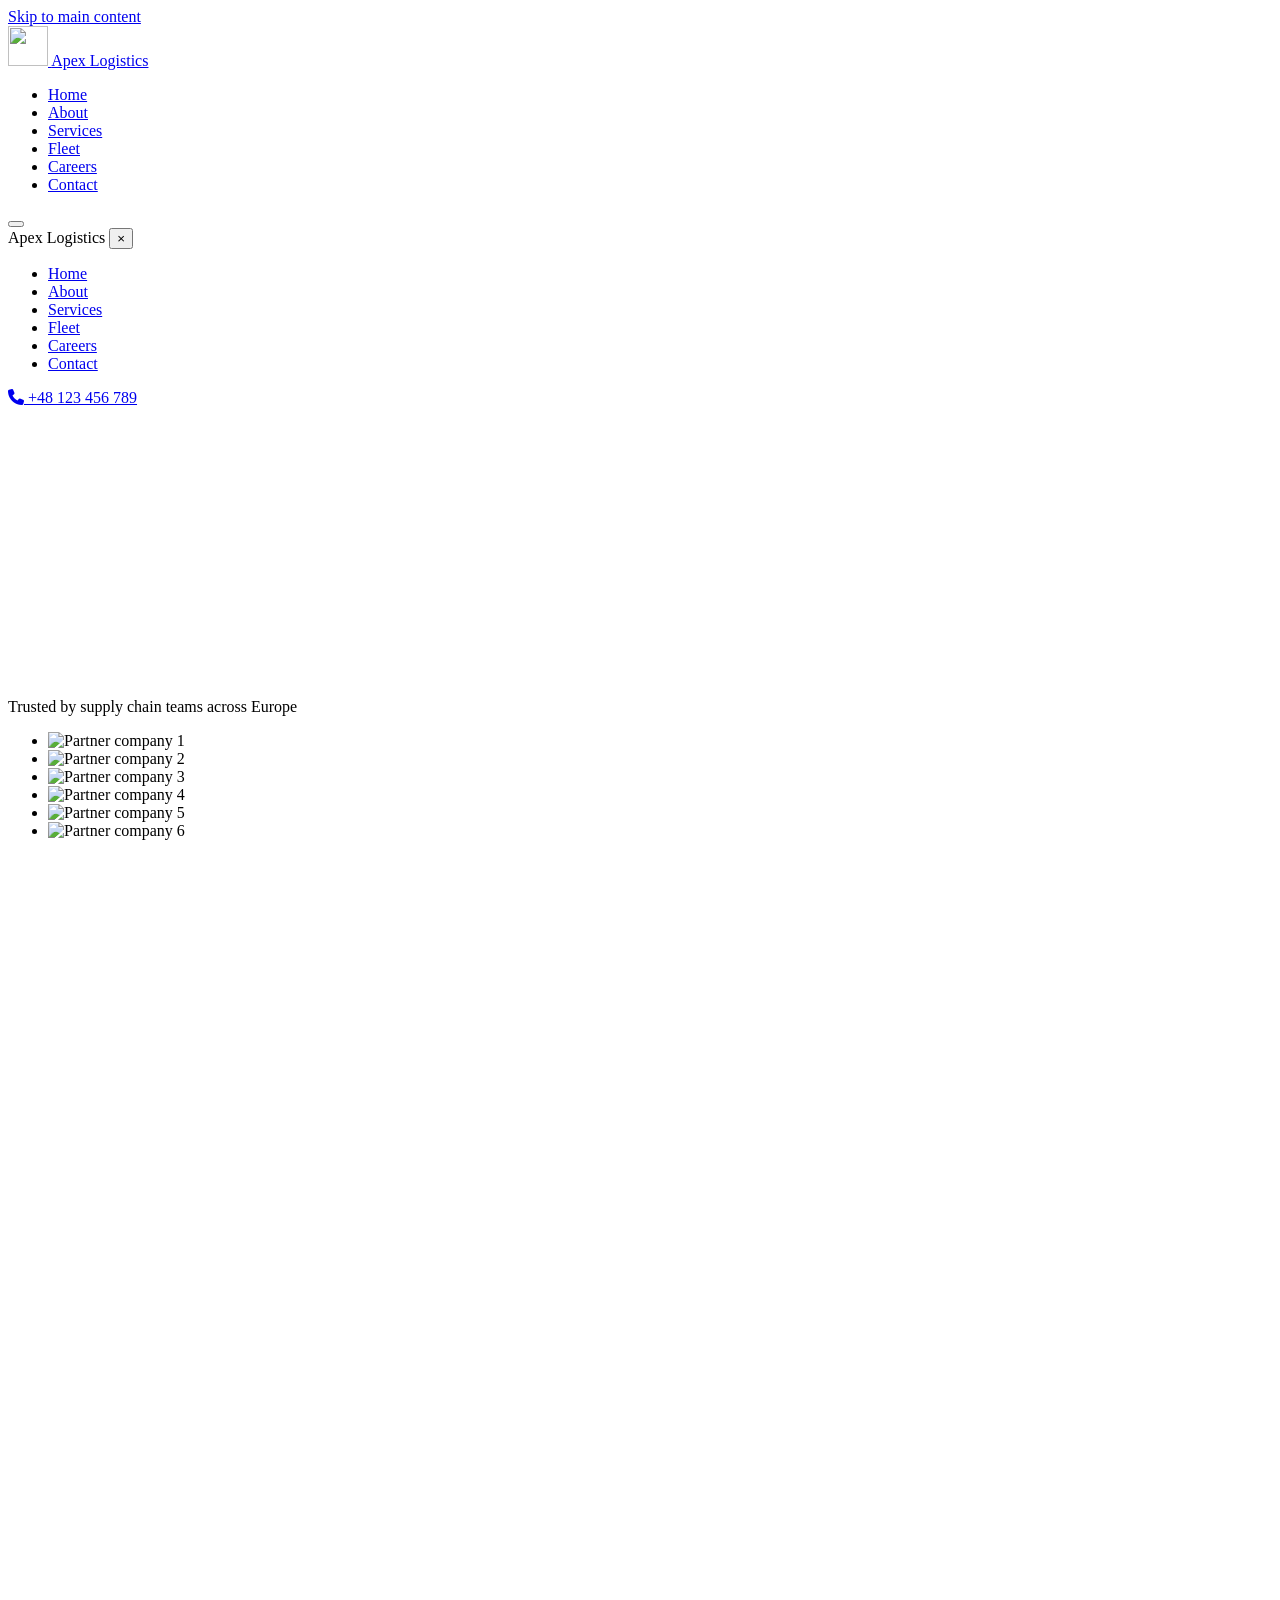
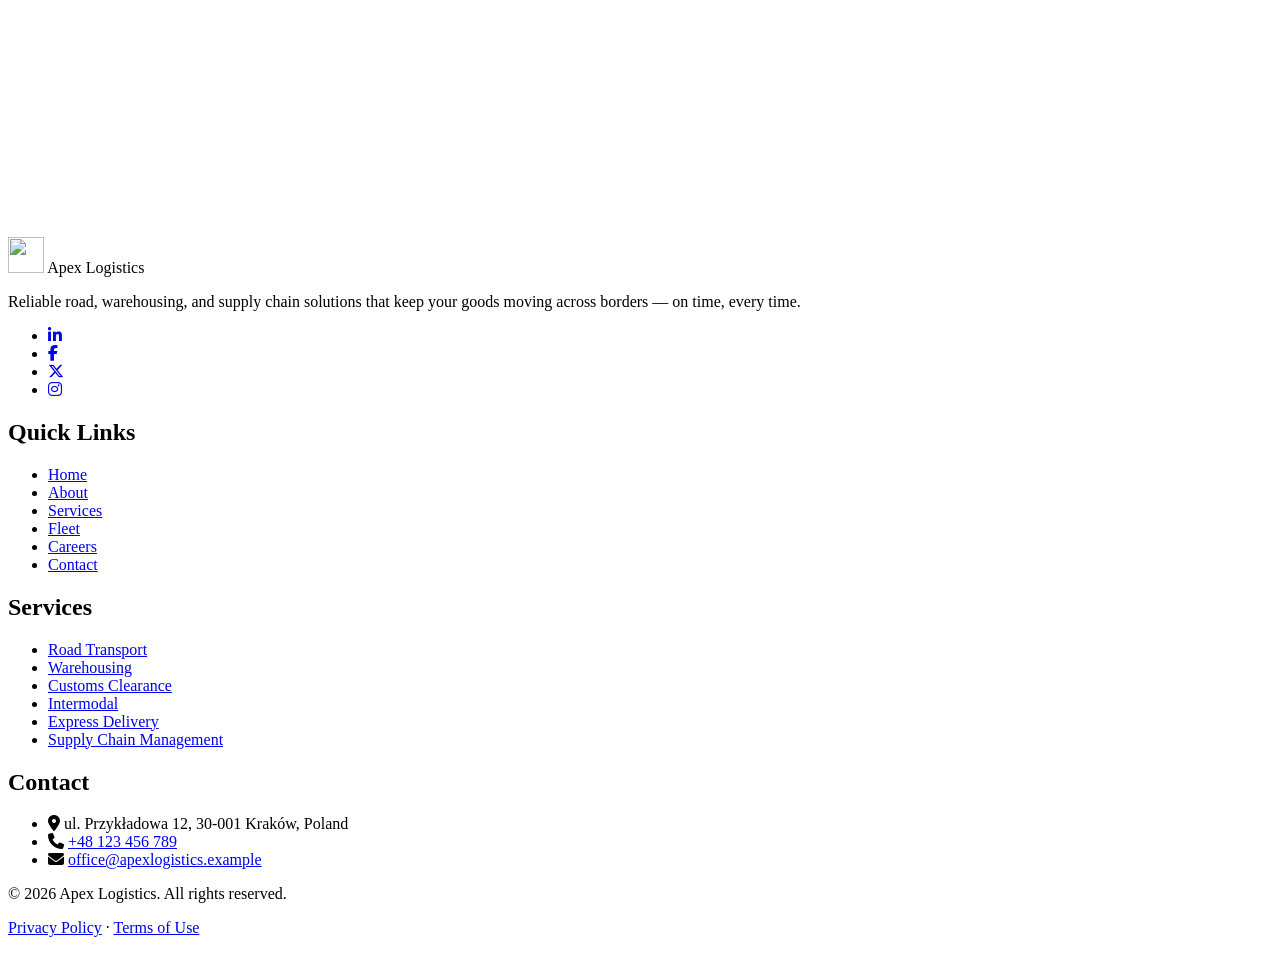
==== index.html @ 091313d7 "start" ====
<!DOCTYPE html>
<html lang="en">
<head>
  <meta charset="UTF-8">
  <meta name="viewport" content="width=device-width, initial-scale=1.0">
  <title>Apex Logistics — Road, Rail &amp; Sea Freight Across Europe</title>
  <meta name="description" content="Apex Logistics provides road transport, warehousing, customs clearance, intermodal, and express delivery across 25 countries, with live tracking and a modern fleet.">
  <meta name="theme-color" content="#1E3A8A">

  <!-- Open Graph -->
  <meta property="og:type" content="website">
  <meta property="og:site_name" content="Apex Logistics">
  <meta property="og:title" content="Apex Logistics — Road, Rail &amp; Sea Freight Across Europe">
  <meta property="og:description" content="Apex Logistics provides road transport, warehousing, customs clearance, intermodal, and express delivery across 25 countries, with live tracking and a modern fleet.">
  <meta property="og:image" content="assets/images/hero-placeholder.svg">

  <!-- Favicon -->
  <link rel="icon" type="image/svg+xml" href="assets/images/favicon.svg">

  <!-- Preconnect for Google Fonts -->
  <link rel="preconnect" href="https://fonts.googleapis.com">
  <link rel="preconnect" href="https://fonts.gstatic.com" crossorigin>
  <!-- Google Fonts: Montserrat (headings) + Inter (body) -->
  <link href="https://fonts.googleapis.com/css2?family=Inter:wght@400;500;600;700&family=Montserrat:wght@600;700;800&display=swap" rel="stylesheet">

  <!-- Font Awesome (free) -->
  <link rel="stylesheet" href="https://cdnjs.cloudflare.com/ajax/libs/font-awesome/6.5.2/css/all.min.css" referrerpolicy="no-referrer">
  <!-- AOS (Animate On Scroll) -->
  <link rel="stylesheet" href="https://unpkg.com/aos@2.3.4/dist/aos.css">
  <!-- Swiper -->
  <link rel="stylesheet" href="https://cdn.jsdelivr.net/npm/swiper@11/swiper-bundle.min.css">

  <!-- Site styles -->
  <link rel="stylesheet" href="css/variables.css">
  <link rel="stylesheet" href="css/style.css">
  <link rel="stylesheet" href="css/responsive.css">
</head>
<body>
  <a class="skip-link" href="#main">Skip to main content</a>
  <!-- ============ HEADER ============ -->
  <header class="site-header" id="site-header">
    <div class="container header-inner">
      <a href="index.html" class="brand" aria-label="Apex Logistics — home">
        <img src="assets/images/logo-placeholder.svg" alt="" class="brand-logo" width="40" height="40">
        <span class="brand-name">Apex Logistics</span> <!-- REPLACE: company name -->
      </a>

      <nav class="main-nav" aria-label="Main navigation">
        <ul class="nav-list">
          <li><a href="index.html" aria-current="page">Home</a></li>
          <li><a href="about.html">About</a></li>
          <li><a href="services.html">Services</a></li>
          <li><a href="fleet.html">Fleet</a></li>
          <li><a href="careers.html">Careers</a></li>
          <li><a href="contact.html" class="btn btn-accent btn-sm">Contact</a></li>
        </ul>
      </nav>

      <button class="nav-toggle" id="nav-toggle" aria-label="Toggle navigation" aria-expanded="false" aria-controls="mobile-nav">
        <span class="nav-toggle-bar"></span>
        <span class="nav-toggle-bar"></span>
        <span class="nav-toggle-bar"></span>
      </button>
    </div>
  </header>

  <!-- Mobile slide-in drawer + overlay -->
  <div class="nav-overlay" id="nav-overlay" hidden></div>
  <aside class="mobile-nav" id="mobile-nav" aria-label="Mobile navigation" aria-hidden="true">
    <div class="mobile-nav-head">
      <span class="brand-name">Apex Logistics</span>
      <button class="mobile-nav-close" id="mobile-nav-close" aria-label="Close navigation">&times;</button>
    </div>
    <ul class="mobile-nav-list">
      <li><a href="index.html" aria-current="page">Home</a></li>
        <li><a href="about.html">About</a></li>
        <li><a href="services.html">Services</a></li>
        <li><a href="fleet.html">Fleet</a></li>
        <li><a href="careers.html">Careers</a></li>
        <li><a href="contact.html">Contact</a></li>
    </ul>
    <div class="mobile-nav-foot">
      <a href="tel:+48123456789"><i class="fa-solid fa-phone" aria-hidden="true"></i> +48 123 456 789</a>
    </div>
  </aside>
  <main id="main">
    <!-- HERO -->
    <!-- REPLACE all placeholder images in assets/images/ with real photos -->
    <section class="hero">
      <div class="container hero-inner">
        <div class="hero-content" data-aos="fade-up">
          <p class="hero-eyebrow"><i class="fa-solid fa-globe" aria-hidden="true"></i> Global Logistics &amp; Freight Forwarding</p>
          <h1>Moving Your Business Forward.</h1>
          <p class="hero-lead">Apex Logistics plans, ships, and tracks your freight by road, rail, and sea — combining a modern fleet with real-time visibility so your goods arrive on time, every time.</p>
          <div class="hero-actions">
            <a href="contact.html" class="btn btn-accent">Get a Free Quote</a>
            <a href="services.html" class="btn btn-secondary btn-on-dark">Explore Services</a>
          </div>
          <ul class="hero-highlights">
            <li><i class="fa-solid fa-circle-check" aria-hidden="true"></i> Live shipment tracking</li>
            <li><i class="fa-solid fa-circle-check" aria-hidden="true"></i> 25-country coverage</li>
            <li><i class="fa-solid fa-circle-check" aria-hidden="true"></i> Dedicated account manager</li>
          </ul>
        </div>
        <div class="hero-media" data-aos="fade-left" data-aos-delay="150">
          <img src="assets/images/hero-placeholder.svg" alt="Apex Logistics fleet of trucks on the motorway at sunrise" width="560" height="460">
          <div class="hero-badge">
            <span class="hero-badge-num">98%</span>
            <span class="hero-badge-label">On-time delivery</span>
          </div>
        </div>
      </div>
    </section>
    <!-- Trust bar -->
    <section class="trust-bar" aria-label="Our partners">
      <div class="container">
        <p class="trust-label">Trusted by supply chain teams across Europe</p>
        <ul class="trust-logos">
          <li><img src="assets/images/partner-logo-placeholder.svg" alt="Partner company 1" loading="lazy" width="140" height="48"></li>
          <li><img src="assets/images/partner-logo-placeholder.svg" alt="Partner company 2" loading="lazy" width="140" height="48"></li>
          <li><img src="assets/images/partner-logo-placeholder.svg" alt="Partner company 3" loading="lazy" width="140" height="48"></li>
          <li><img src="assets/images/partner-logo-placeholder.svg" alt="Partner company 4" loading="lazy" width="140" height="48"></li>
          <li><img src="assets/images/partner-logo-placeholder.svg" alt="Partner company 5" loading="lazy" width="140" height="48"></li>
          <li><img src="assets/images/partner-logo-placeholder.svg" alt="Partner company 6" loading="lazy" width="140" height="48"></li>
        </ul>
      </div>
    </section>
    <!-- Services overview -->
    <section class="section services-overview">
      <div class="container">
        <div class="section-head section-head-center" data-aos="fade-up">
          <p class="eyebrow">What we do</p>
          <h2>Logistics services built around your deadline</h2>
          <p class="section-subtitle">From a single pallet to a full supply chain, we match the right mode and route to every shipment.</p>
        </div>
        <div class="grid grid-4">
          <article class="card service-card" data-aos="fade-up" data-aos-delay="0">
            <div class="service-icon"><i class="fa-solid fa-truck-fast" aria-hidden="true"></i></div>
            <h3>Road Transport</h3>
            <p>Full-load and groupage road freight across Poland and the EU, with live tracking from pickup to delivery.</p>
            <a class="card-link" href="services.html">Learn more <i class="fa-solid fa-arrow-right" aria-hidden="true"></i></a>
          </article>
          <article class="card service-card" data-aos="fade-up" data-aos-delay="60">
            <div class="service-icon"><i class="fa-solid fa-warehouse" aria-hidden="true"></i></div>
            <h3>Warehousing</h3>
            <p>Secure short- and long-term storage, pick-and-pack, and inventory management in modern facilities.</p>
            <a class="card-link" href="services.html">Learn more <i class="fa-solid fa-arrow-right" aria-hidden="true"></i></a>
          </article>
          <article class="card service-card" data-aos="fade-up" data-aos-delay="120">
            <div class="service-icon"><i class="fa-solid fa-file-circle-check" aria-hidden="true"></i></div>
            <h3>Customs Clearance</h3>
            <p>Import and export customs handling, documentation, and duty advice that keep shipments moving.</p>
            <a class="card-link" href="services.html">Learn more <i class="fa-solid fa-arrow-right" aria-hidden="true"></i></a>
          </article>
          <article class="card service-card" data-aos="fade-up" data-aos-delay="180">
            <div class="service-icon"><i class="fa-solid fa-train-subway" aria-hidden="true"></i></div>
            <h3>Intermodal</h3>
            <p>Combined road, rail, and sea routing that lowers cost and carbon on long-haul lanes.</p>
            <a class="card-link" href="services.html">Learn more <i class="fa-solid fa-arrow-right" aria-hidden="true"></i></a>
          </article>
        </div>
        <div class="section-cta" data-aos="fade-up">
          <a href="services.html" class="btn btn-primary">See all services</a>
        </div>
      </div>
    </section>
    <!-- Fleet preview -->
    <section class="section section-alt fleet-preview">
      <div class="container fleet-preview-inner">
        <div class="fleet-preview-media" data-aos="fade-right">
          <img src="assets/images/truck1-placeholder.svg" alt="Apex Logistics articulated curtain-side truck" loading="lazy" width="600" height="420">
        </div>
        <div class="fleet-preview-text" data-aos="fade-left">
          <p class="eyebrow">Our fleet</p>
          <h2>A modern, well-maintained fleet for every load</h2>
          <p>From vans for express parcels to 40-tonne articulated trailers, our vehicles are GPS-tracked, regularly serviced, and driven by trained, vetted professionals. Temperature-controlled and oversized options are available on request.</p>
          <ul class="check-list">
            <li><i class="fa-solid fa-check" aria-hidden="true"></i> Euro&nbsp;6 tractors and refrigerated trailers</li>
            <li><i class="fa-solid fa-check" aria-hidden="true"></i> Real-time GPS and temperature monitoring</li>
            <li><i class="fa-solid fa-check" aria-hidden="true"></i> ADR-certified drivers for hazardous goods</li>
          </ul>
          <a href="fleet.html" class="btn btn-primary">View the fleet</a>
        </div>
      </div>
    </section>
    <!-- Industries -->
    <section class="section industries">
      <div class="container">
        <div class="section-head section-head-center" data-aos="fade-up">
          <p class="eyebrow">Who we serve</p>
          <h2>Industries we keep moving</h2>
          <p class="section-subtitle">Specialised handling and compliance for the sectors that depend on dependable delivery.</p>
        </div>
        <ul class="industries-grid">
          <li class="industry" data-aos="zoom-in" data-aos-delay="0">
            <i class="fa-solid fa-industry" aria-hidden="true"></i>
            <span>Manufacturing</span>
          </li>
          <li class="industry" data-aos="zoom-in" data-aos-delay="40">
            <i class="fa-solid fa-cart-shopping" aria-hidden="true"></i>
            <span>Retail &amp; E-commerce</span>
          </li>
          <li class="industry" data-aos="zoom-in" data-aos-delay="80">
            <i class="fa-solid fa-flask" aria-hidden="true"></i>
            <span>Chemicals</span>
          </li>
          <li class="industry" data-aos="zoom-in" data-aos-delay="120">
            <i class="fa-solid fa-apple-whole" aria-hidden="true"></i>
            <span>Food &amp; Beverage</span>
          </li>
          <li class="industry" data-aos="zoom-in" data-aos-delay="160">
            <i class="fa-solid fa-microchip" aria-hidden="true"></i>
            <span>Technology</span>
          </li>
          <li class="industry" data-aos="zoom-in" data-aos-delay="200">
            <i class="fa-solid fa-car" aria-hidden="true"></i>
            <span>Automotive</span>
          </li>
          <li class="industry" data-aos="zoom-in" data-aos-delay="240">
            <i class="fa-solid fa-pills" aria-hidden="true"></i>
            <span>Pharmaceuticals</span>
          </li>
          <li class="industry" data-aos="zoom-in" data-aos-delay="280">
            <i class="fa-solid fa-seedling" aria-hidden="true"></i>
            <span>Agriculture</span>
          </li>
        </ul>
      </div>
    </section>
    <!-- How we work -->
    <section class="section section-alt how-we-work">
      <div class="container">
        <div class="section-head section-head-center" data-aos="fade-up">
          <p class="eyebrow">How we work</p>
          <h2>Four steps from enquiry to delivery</h2>
          <p class="section-subtitle">A simple, transparent process that keeps you informed at every stage.</p>
        </div>
        <ol class="steps">
          <li class="step" data-aos="fade-up" data-aos-delay="0">
            <span class="step-num">1</span>
            <div class="step-icon"><i class="fa-solid fa-comments" aria-hidden="true"></i></div>
            <h3>Consultation</h3>
            <p>We learn your goods, lanes, volumes, and deadlines to understand exactly what success looks like.</p>
          </li>
          <li class="step" data-aos="fade-up" data-aos-delay="70">
            <span class="step-num">2</span>
            <div class="step-icon"><i class="fa-solid fa-route" aria-hidden="true"></i></div>
            <h3>Planning</h3>
            <p>Our team designs the optimal mode, route, and schedule and shares a clear, fixed quote.</p>
          </li>
          <li class="step" data-aos="fade-up" data-aos-delay="140">
            <span class="step-num">3</span>
            <div class="step-icon"><i class="fa-solid fa-truck-fast" aria-hidden="true"></i></div>
            <h3>Delivery</h3>
            <p>Your freight moves with live tracking and proactive updates at every milestone.</p>
          </li>
          <li class="step" data-aos="fade-up" data-aos-delay="210">
            <span class="step-num">4</span>
            <div class="step-icon"><i class="fa-solid fa-headset" aria-hidden="true"></i></div>
            <h3>Support</h3>
            <p>A dedicated manager handles documentation, exceptions, and reporting after delivery.</p>
          </li>
        </ol>
      </div>
    </section>
    <!-- Stats counters -->
    <section class="stats" aria-label="Company statistics">
      <div class="container stats-grid">
          <div class="stat" data-aos="fade-up" data-aos-delay="0">
            <span class="stat-number" data-count="10000" data-suffix="+">0+</span>
            <span class="stat-label">Deliveries completed</span>
          </div>
          <div class="stat" data-aos="fade-up" data-aos-delay="80">
            <span class="stat-number" data-count="98" data-suffix="%">0%</span>
            <span class="stat-label">On-time performance</span>
          </div>
          <div class="stat" data-aos="fade-up" data-aos-delay="160">
            <span class="stat-number" data-count="25" data-suffix="">0</span>
            <span class="stat-label">Countries served</span>
          </div>
          <div class="stat" data-aos="fade-up" data-aos-delay="240">
            <span class="stat-number" data-count="15" data-suffix="">0</span>
            <span class="stat-label">Years of experience</span>
          </div>
      </div>
    </section>
    <!-- Testimonials -->
    <section class="section testimonials">
      <div class="container">
        <div class="section-head section-head-center" data-aos="fade-up">
          <p class="eyebrow">Client feedback</p>
          <h2>What our clients say</h2>
          <p class="section-subtitle">Placeholder testimonials shown for layout — replace with real client quotes.</p>
        </div>
        <div class="swiper testimonials-swiper" data-aos="fade-up">
          <div class="swiper-wrapper">
            <div class="swiper-slide">
              <blockquote class="testimonial card">
                <div class="testimonial-stars" aria-label="Rated 5 out of 5">
                  <i class="fa-solid fa-star" aria-hidden="true"></i><i class="fa-solid fa-star" aria-hidden="true"></i><i class="fa-solid fa-star" aria-hidden="true"></i><i class="fa-solid fa-star" aria-hidden="true"></i><i class="fa-solid fa-star" aria-hidden="true"></i>
                </div>
                <p class="testimonial-quote">&ldquo;This is placeholder testimonial copy. Apex moved our seasonal stock across three countries without a single missed slot — the live tracking alone saved us hours of phone calls.&rdquo;</p>
                <footer class="testimonial-author">
                  <img src="assets/images/team-placeholder.svg" alt="" class="testimonial-avatar" loading="lazy" width="48" height="48">
                  <span><strong>Anna Kowalska</strong><span class="testimonial-role">Operations Lead, Retail Group</span></span>
                </footer>
              </blockquote>
            </div>
            <div class="swiper-slide">
              <blockquote class="testimonial card">
                <div class="testimonial-stars" aria-label="Rated 5 out of 5">
                  <i class="fa-solid fa-star" aria-hidden="true"></i><i class="fa-solid fa-star" aria-hidden="true"></i><i class="fa-solid fa-star" aria-hidden="true"></i><i class="fa-solid fa-star" aria-hidden="true"></i><i class="fa-solid fa-star" aria-hidden="true"></i>
                </div>
                <p class="testimonial-quote">&ldquo;Placeholder testimonial. Their customs team untangled a complex import that had stalled for a week. Clear communication and a fair, fixed price from start to finish.&rdquo;</p>
                <footer class="testimonial-author">
                  <img src="assets/images/team-placeholder.svg" alt="" class="testimonial-avatar" loading="lazy" width="48" height="48">
                  <span><strong>Marek Nowak</strong><span class="testimonial-role">Supply Chain Manager, Manufacturing</span></span>
                </footer>
              </blockquote>
            </div>
            <div class="swiper-slide">
              <blockquote class="testimonial card">
                <div class="testimonial-stars" aria-label="Rated 5 out of 5">
                  <i class="fa-solid fa-star" aria-hidden="true"></i><i class="fa-solid fa-star" aria-hidden="true"></i><i class="fa-solid fa-star" aria-hidden="true"></i><i class="fa-solid fa-star" aria-hidden="true"></i><i class="fa-solid fa-star" aria-hidden="true"></i>
                </div>
                <p class="testimonial-quote">&ldquo;Sample quote for layout. We switched our long-haul lanes to Apex's intermodal service and cut both cost and emissions while keeping delivery dates intact.&rdquo;</p>
                <footer class="testimonial-author">
                  <img src="assets/images/team-placeholder.svg" alt="" class="testimonial-avatar" loading="lazy" width="48" height="48">
                  <span><strong>Sofia Lindgren</strong><span class="testimonial-role">Logistics Director, Food &amp; Beverage</span></span>
                </footer>
              </blockquote>
            </div>
            <div class="swiper-slide">
              <blockquote class="testimonial card">
                <div class="testimonial-stars" aria-label="Rated 5 out of 5">
                  <i class="fa-solid fa-star" aria-hidden="true"></i><i class="fa-solid fa-star" aria-hidden="true"></i><i class="fa-solid fa-star" aria-hidden="true"></i><i class="fa-solid fa-star" aria-hidden="true"></i><i class="fa-solid fa-star" aria-hidden="true"></i>
                </div>
                <p class="testimonial-quote">&ldquo;Placeholder review text. Responsive, reliable, and genuinely proactive — when a road closure threatened a deadline, they rerouted before we even noticed.&rdquo;</p>
                <footer class="testimonial-author">
                  <img src="assets/images/team-placeholder.svg" alt="" class="testimonial-avatar" loading="lazy" width="48" height="48">
                  <span><strong>Tomáš Horák</strong><span class="testimonial-role">Procurement Lead, Technology</span></span>
                </footer>
              </blockquote>
            </div>
          </div>
          <div class="swiper-pagination"></div>
          <button class="swiper-button-prev" aria-label="Previous testimonial"></button>
          <button class="swiper-button-next" aria-label="Next testimonial"></button>
        </div>
      </div>
    </section>
    <!-- CTA band -->
    <section class="cta-band">
      <div class="container cta-inner" data-aos="fade-up">
        <div class="cta-text">
          <h2>Ready to move your freight with confidence?</h2>
          <p>Tell us about your shipment and our team will design a route, mode, and price that fit your deadline.</p>
        </div>
        <div class="cta-actions">
          <a href="contact.html" class="btn btn-accent">Request a Quote</a>
          <a href="services.html" class="btn btn-secondary btn-on-dark">View Services</a>
        </div>
      </div>
    </section>
    <!-- Map + contact info -->
    <section class="section section-alt home-contact">
      <div class="container home-contact-inner">
        <div class="home-contact-text" data-aos="fade-right">
          <p class="eyebrow">Get in touch</p>
          <h2>Let's plan your next shipment</h2>
          <p>Our Kraków team responds to most enquiries within one business day. Reach out for a quote, a tracking update, or to discuss a long-term partnership.</p>
          <ul class="contact-list">
            <li><i class="fa-solid fa-location-dot" aria-hidden="true"></i> <span>ul. Przykładowa 12, 30-001 Kraków, Poland</span></li> <!-- REPLACE: address -->
            <li><i class="fa-solid fa-phone" aria-hidden="true"></i> <a href="tel:+48123456789">+48 123 456 789</a></li> <!-- REPLACE: phone -->
            <li><i class="fa-solid fa-envelope" aria-hidden="true"></i> <a href="mailto:office@apexlogistics.example">office@apexlogistics.example</a></li> <!-- REPLACE: email -->
            <li><i class="fa-solid fa-clock" aria-hidden="true"></i> <span>Mon–Fri, 08:00–18:00 CET</span></li>
          </ul>
          <a href="contact.html" class="btn btn-primary">Contact us</a>
        </div>
        <div class="home-contact-media" data-aos="fade-left">
          <img src="assets/images/coverage-map-placeholder.svg" alt="Map showing Apex Logistics coverage across Europe" loading="lazy" width="600" height="420">
        </div>
      </div>
    </section>
  </main>

  <!-- ============ FOOTER ============ -->
  <footer class="site-footer">
    <div class="container footer-grid">
      <div class="footer-col footer-about">
        <div class="footer-brand">
          <img src="assets/images/logo-placeholder.svg" alt="" class="footer-logo" width="36" height="36">
          <span class="brand-name">Apex Logistics</span>
        </div>
        <p class="footer-blurb">Reliable road, warehousing, and supply&nbsp;chain solutions that keep your goods moving across borders — on time, every time.</p>
        <ul class="social-links" aria-label="Social media">
          <li><a href="#" aria-label="Apex Logistics on LinkedIn"><i class="fa-brands fa-linkedin-in" aria-hidden="true"></i></a></li>
          <li><a href="#" aria-label="Apex Logistics on Facebook"><i class="fa-brands fa-facebook-f" aria-hidden="true"></i></a></li>
          <li><a href="#" aria-label="Apex Logistics on X"><i class="fa-brands fa-x-twitter" aria-hidden="true"></i></a></li>
          <li><a href="#" aria-label="Apex Logistics on Instagram"><i class="fa-brands fa-instagram" aria-hidden="true"></i></a></li>
        </ul>
      </div>

      <nav class="footer-col" aria-label="Quick links">
        <h2 class="footer-heading">Quick Links</h2>
        <ul>
          <li><a href="index.html">Home</a></li>
          <li><a href="about.html">About</a></li>
          <li><a href="services.html">Services</a></li>
          <li><a href="fleet.html">Fleet</a></li>
          <li><a href="careers.html">Careers</a></li>
          <li><a href="contact.html">Contact</a></li>
        </ul>
      </nav>

      <nav class="footer-col" aria-label="Services">
        <h2 class="footer-heading">Services</h2>
        <ul>
          <li><a href="services.html">Road Transport</a></li>
          <li><a href="services.html">Warehousing</a></li>
          <li><a href="services.html">Customs Clearance</a></li>
          <li><a href="services.html">Intermodal</a></li>
          <li><a href="services.html">Express Delivery</a></li>
          <li><a href="services.html">Supply Chain Management</a></li>
        </ul>
      </nav>

      <div class="footer-col">
        <h2 class="footer-heading">Contact</h2>
        <ul class="footer-contact">
          <li><i class="fa-solid fa-location-dot" aria-hidden="true"></i> <span>ul. Przykładowa 12, 30-001 Kraków, Poland</span></li> <!-- REPLACE: address -->
          <li><i class="fa-solid fa-phone" aria-hidden="true"></i> <a href="tel:+48123456789">+48 123 456 789</a></li> <!-- REPLACE: phone -->
          <li><i class="fa-solid fa-envelope" aria-hidden="true"></i> <a href="mailto:office@apexlogistics.example">office@apexlogistics.example</a></li> <!-- REPLACE: email -->
        </ul>
      </div>
    </div>

    <div class="footer-bottom">
      <div class="container footer-bottom-inner">
        <p>&copy; <span id="current-year">2026</span> Apex Logistics. All rights reserved.</p>
        <p class="footer-legal"><a href="privacy.html">Privacy Policy</a> <span aria-hidden="true">·</span> <a href="terms.html">Terms of Use</a></p>
      </div>
    </div>
  </footer>

  <!-- ============ SCRIPTS ============ -->
  <!-- Libraries (CDN) -->
  <script src="https://unpkg.com/aos@2.3.4/dist/aos.js"></script>
  <script src="https://cdn.jsdelivr.net/npm/swiper@11/swiper-bundle.min.js"></script>
  <!-- Site scripts -->
  <script src="js/navigation.js" defer></script>
  <script src="js/main.js" defer></script>
</body>
</html>
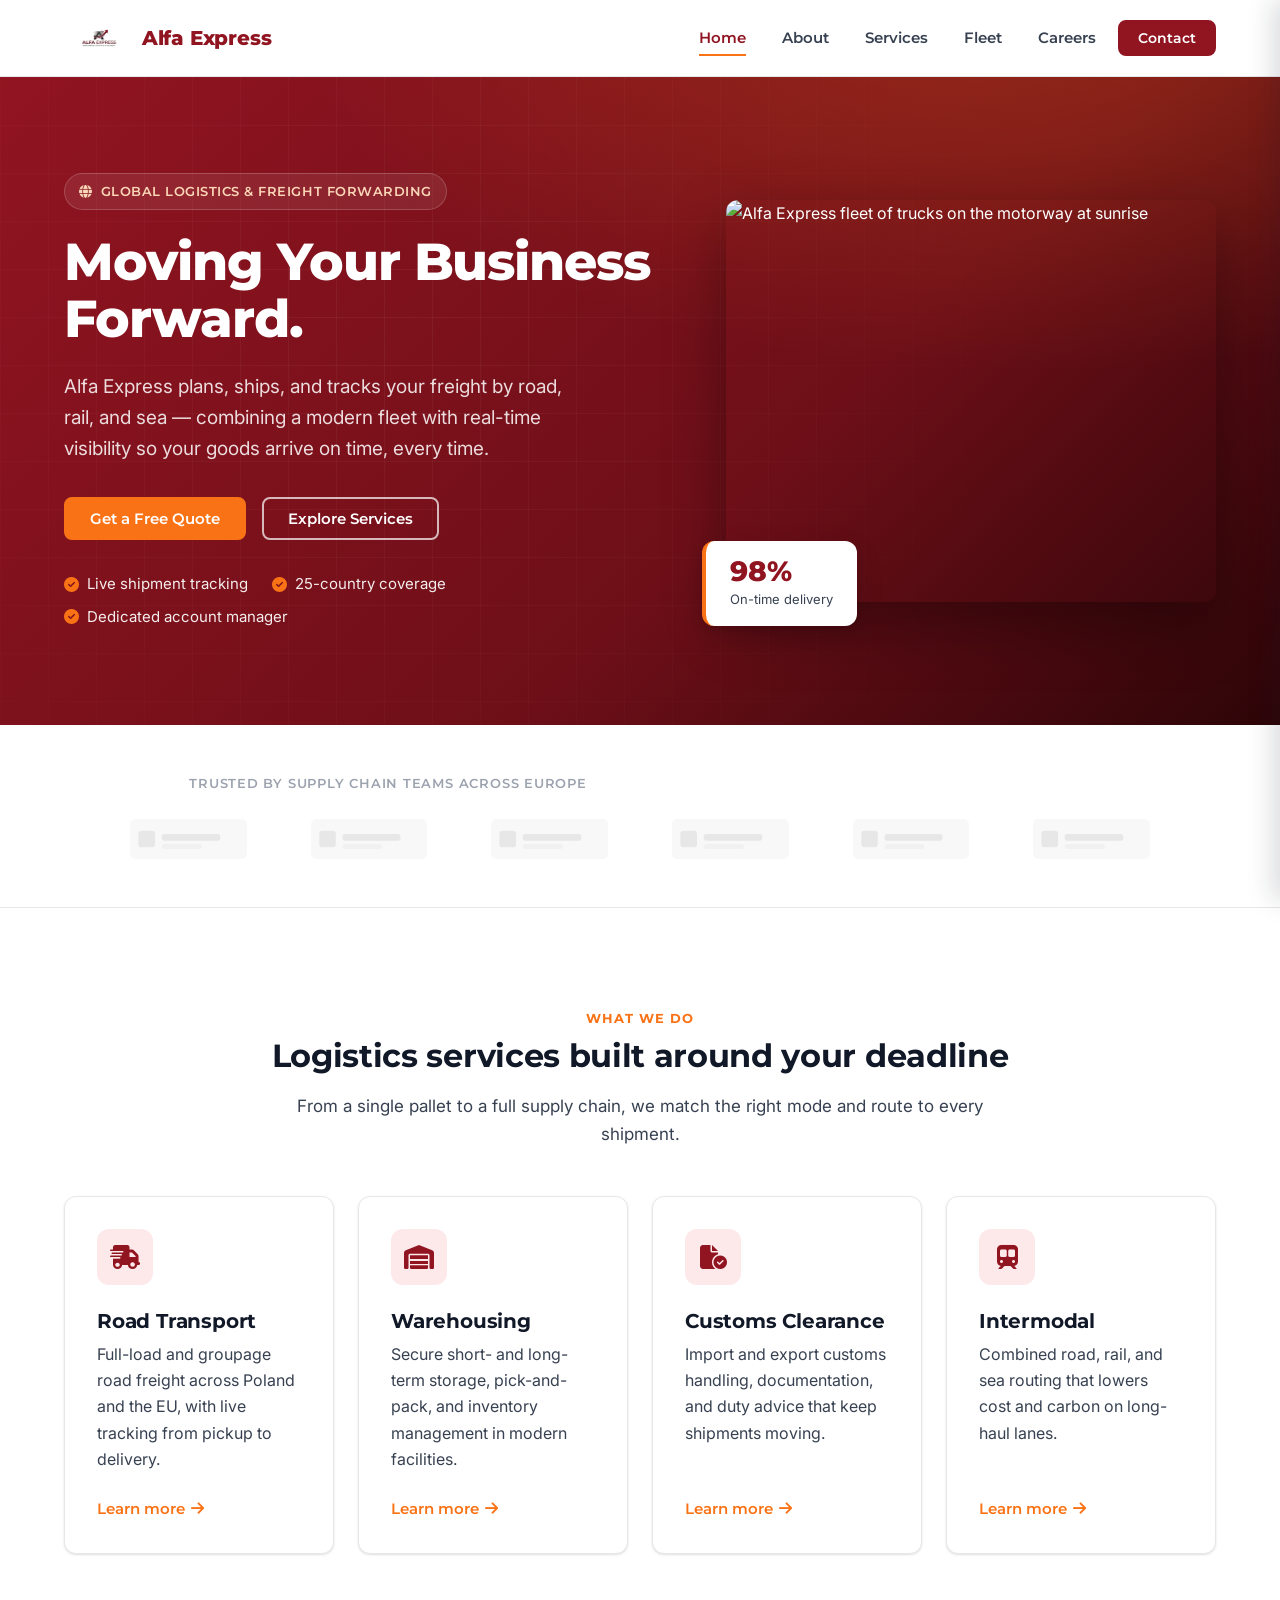
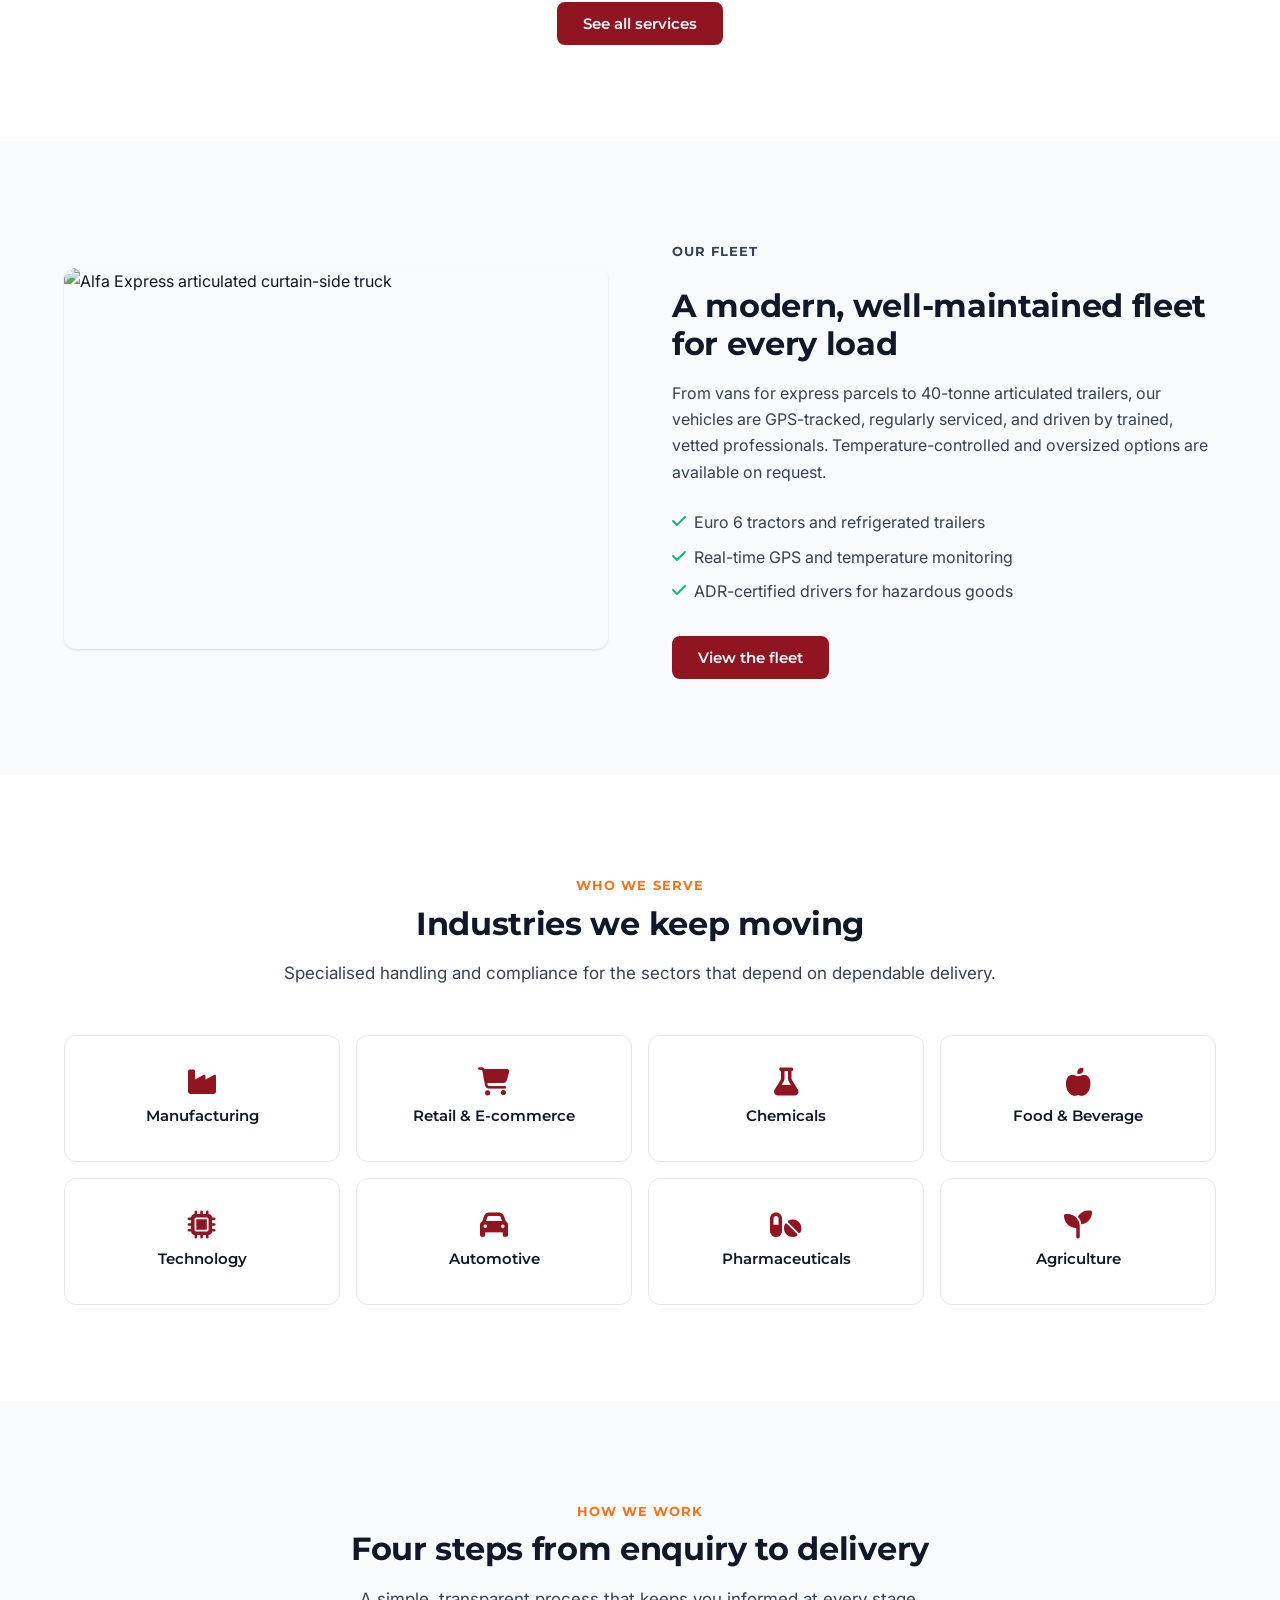
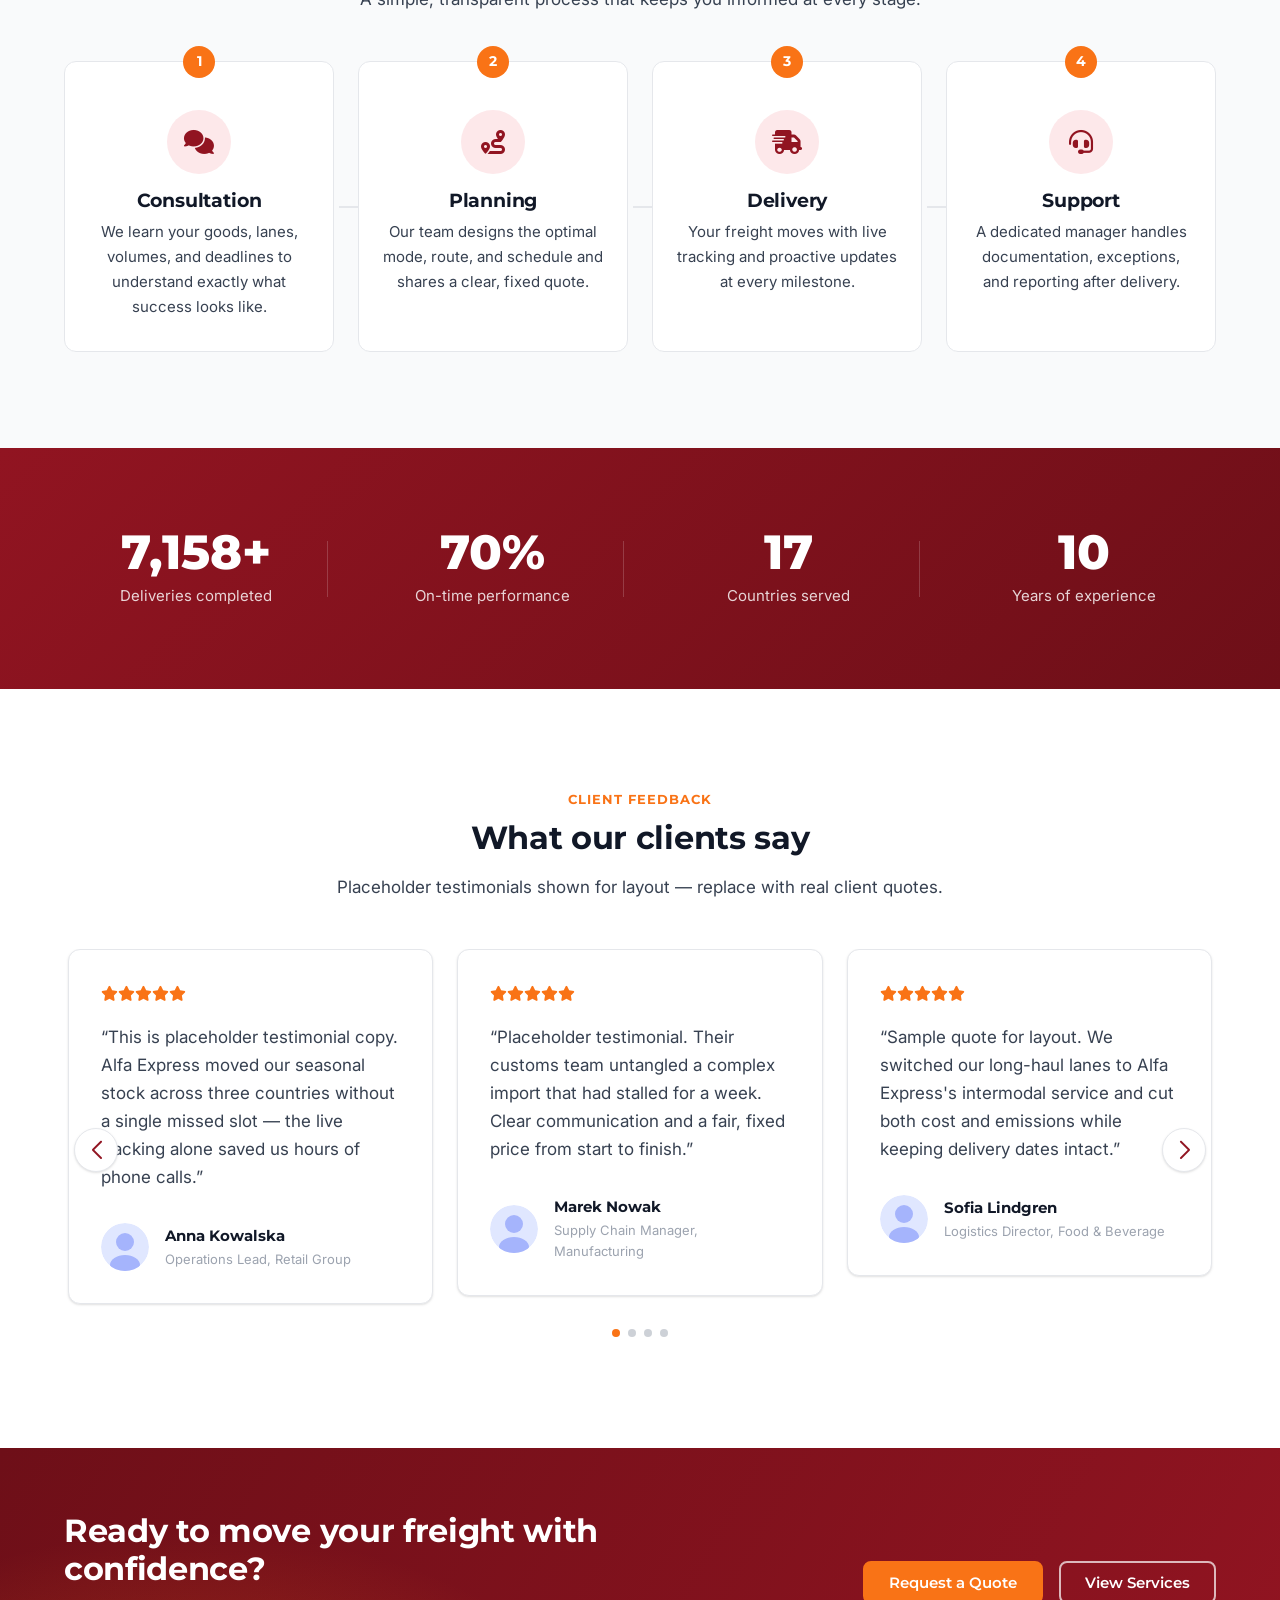
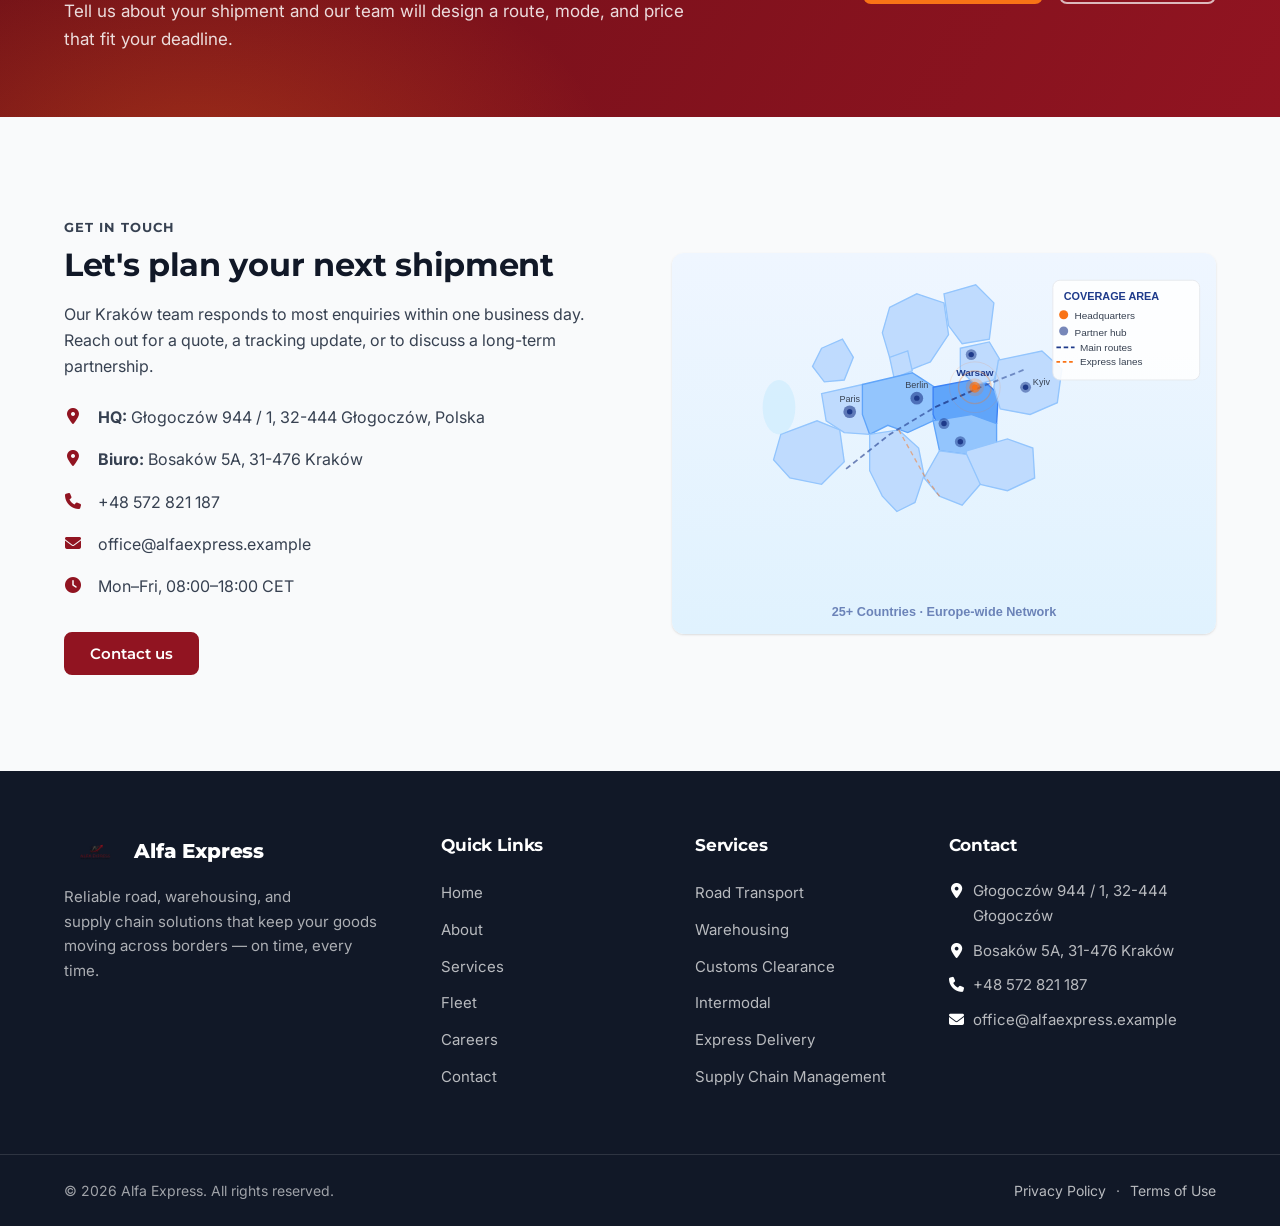
==== commit 330d959c: "Fast update" ====
--- a/index.html
+++ b/index.html
@@ -3,16 +3,16 @@
 <head>
   <meta charset="UTF-8">
   <meta name="viewport" content="width=device-width, initial-scale=1.0">
-  <title>Apex Logistics — Road, Rail &amp; Sea Freight Across Europe</title>
-  <meta name="description" content="Apex Logistics provides road transport, warehousing, customs clearance, intermodal, and express delivery across 25 countries, with live tracking and a modern fleet.">
-  <meta name="theme-color" content="#1E3A8A">
+  <title>Alfa Express — Fast &amp; Reliable Freight Across Europe</title>
+  <meta name="description" content="Alfa Express delivers road transport, warehousing, customs clearance, and express freight across Europe. Modern fleet, live tracking, and a dedicated team for every shipment.">
+  <meta name="theme-color" content="#911421">
 
   <!-- Open Graph -->
   <meta property="og:type" content="website">
-  <meta property="og:site_name" content="Apex Logistics">
-  <meta property="og:title" content="Apex Logistics — Road, Rail &amp; Sea Freight Across Europe">
-  <meta property="og:description" content="Apex Logistics provides road transport, warehousing, customs clearance, intermodal, and express delivery across 25 countries, with live tracking and a modern fleet.">
-  <meta property="og:image" content="assets/images/hero-placeholder.svg">
+  <meta property="og:site_name" content="Alfa Express">
+  <meta property="og:title" content="Alfa Express — Road, Rail &amp; Sea Freight Across Europe">
+  <meta property="og:description" content="Alfa Express provides road transport, warehousing, customs clearance, intermodal, and express delivery across 25 countries, with live tracking and a modern fleet.">
+  <meta property="og:image" content="assets/images/white-truck-crossing-bridge-sunset-urban-logistics-motion.jpg">
 
   <!-- Favicon -->
   <link rel="icon" type="image/svg+xml" href="assets/images/favicon.svg">
@@ -40,9 +40,9 @@
   <!-- ============ HEADER ============ -->
   <header class="site-header" id="site-header">
     <div class="container header-inner">
-      <a href="index.html" class="brand" aria-label="Apex Logistics — home">
-        <img src="assets/images/logo-placeholder.svg" alt="" class="brand-logo" width="40" height="40">
-        <span class="brand-name">Apex Logistics</span> <!-- REPLACE: company name -->
+      <a href="index.html" class="brand" aria-label="Alfa Express — home">
+        <img src="assets/images/logo_nobg.png" alt="" class="brand-logo" width="40" height="40">
+        <span class="brand-name">Alfa Express</span> <!-- REPLACE: company name -->
       </a>
 
       <nav class="main-nav" aria-label="Main navigation">
@@ -52,7 +52,7 @@
           <li><a href="services.html">Services</a></li>
           <li><a href="fleet.html">Fleet</a></li>
           <li><a href="careers.html">Careers</a></li>
-          <li><a href="contact.html" class="btn btn-accent btn-sm">Contact</a></li>
+          <li><a href="contact.html" class="btn btn-primary btn-sm">Contact</a></li>
         </ul>
       </nav>
 
@@ -68,7 +68,7 @@
   <div class="nav-overlay" id="nav-overlay" hidden></div>
   <aside class="mobile-nav" id="mobile-nav" aria-label="Mobile navigation" aria-hidden="true">
     <div class="mobile-nav-head">
-      <span class="brand-name">Apex Logistics</span>
+      <span class="brand-name">Alfa Express</span>
       <button class="mobile-nav-close" id="mobile-nav-close" aria-label="Close navigation">&times;</button>
     </div>
     <ul class="mobile-nav-list">
@@ -80,7 +80,7 @@
         <li><a href="contact.html">Contact</a></li>
     </ul>
     <div class="mobile-nav-foot">
-      <a href="tel:+48123456789"><i class="fa-solid fa-phone" aria-hidden="true"></i> +48 123 456 789</a>
+      <a href="tel:+48572821187"><i class="fa-solid fa-phone" aria-hidden="true"></i> +48 572 821 187</a>
     </div>
   </aside>
   <main id="main">
@@ -91,7 +91,7 @@
         <div class="hero-content" data-aos="fade-up">
           <p class="hero-eyebrow"><i class="fa-solid fa-globe" aria-hidden="true"></i> Global Logistics &amp; Freight Forwarding</p>
           <h1>Moving Your Business Forward.</h1>
-          <p class="hero-lead">Apex Logistics plans, ships, and tracks your freight by road, rail, and sea — combining a modern fleet with real-time visibility so your goods arrive on time, every time.</p>
+          <p class="hero-lead">Alfa Express plans, ships, and tracks your freight by road, rail, and sea — combining a modern fleet with real-time visibility so your goods arrive on time, every time.</p>
           <div class="hero-actions">
             <a href="contact.html" class="btn btn-accent">Get a Free Quote</a>
             <a href="services.html" class="btn btn-secondary btn-on-dark">Explore Services</a>
@@ -103,7 +103,7 @@
           </ul>
         </div>
         <div class="hero-media" data-aos="fade-left" data-aos-delay="150">
-          <img src="assets/images/hero-placeholder.svg" alt="Apex Logistics fleet of trucks on the motorway at sunrise" width="560" height="460">
+          <img src="assets/images/white-truck-crossing-bridge-sunset-urban-logistics-motion.jpg" alt="Alfa Express fleet of trucks on the motorway at sunrise" width="560" height="460">
           <div class="hero-badge">
             <span class="hero-badge-num">98%</span>
             <span class="hero-badge-label">On-time delivery</span>
@@ -168,7 +168,7 @@
     <section class="section section-alt fleet-preview">
       <div class="container fleet-preview-inner">
         <div class="fleet-preview-media" data-aos="fade-right">
-          <img src="assets/images/truck1-placeholder.svg" alt="Apex Logistics articulated curtain-side truck" loading="lazy" width="600" height="420">
+          <img src="assets/images/truck-logistics-operation-dusk.jpg" alt="Alfa Express articulated curtain-side truck" loading="lazy" width="600" height="420">
         </div>
         <div class="fleet-preview-text" data-aos="fade-left">
           <p class="eyebrow">Our fleet</p>
@@ -299,7 +299,7 @@
                 <div class="testimonial-stars" aria-label="Rated 5 out of 5">
                   <i class="fa-solid fa-star" aria-hidden="true"></i><i class="fa-solid fa-star" aria-hidden="true"></i><i class="fa-solid fa-star" aria-hidden="true"></i><i class="fa-solid fa-star" aria-hidden="true"></i><i class="fa-solid fa-star" aria-hidden="true"></i>
                 </div>
-                <p class="testimonial-quote">&ldquo;This is placeholder testimonial copy. Apex moved our seasonal stock across three countries without a single missed slot — the live tracking alone saved us hours of phone calls.&rdquo;</p>
+                <p class="testimonial-quote">&ldquo;This is placeholder testimonial copy. Alfa Express moved our seasonal stock across three countries without a single missed slot — the live tracking alone saved us hours of phone calls.&rdquo;</p>
                 <footer class="testimonial-author">
                   <img src="assets/images/team-placeholder.svg" alt="" class="testimonial-avatar" loading="lazy" width="48" height="48">
                   <span><strong>Anna Kowalska</strong><span class="testimonial-role">Operations Lead, Retail Group</span></span>
@@ -323,7 +323,7 @@
                 <div class="testimonial-stars" aria-label="Rated 5 out of 5">
                   <i class="fa-solid fa-star" aria-hidden="true"></i><i class="fa-solid fa-star" aria-hidden="true"></i><i class="fa-solid fa-star" aria-hidden="true"></i><i class="fa-solid fa-star" aria-hidden="true"></i><i class="fa-solid fa-star" aria-hidden="true"></i>
                 </div>
-                <p class="testimonial-quote">&ldquo;Sample quote for layout. We switched our long-haul lanes to Apex's intermodal service and cut both cost and emissions while keeping delivery dates intact.&rdquo;</p>
+                <p class="testimonial-quote">&ldquo;Sample quote for layout. We switched our long-haul lanes to Alfa Express's intermodal service and cut both cost and emissions while keeping delivery dates intact.&rdquo;</p>
                 <footer class="testimonial-author">
                   <img src="assets/images/team-placeholder.svg" alt="" class="testimonial-avatar" loading="lazy" width="48" height="48">
                   <span><strong>Sofia Lindgren</strong><span class="testimonial-role">Logistics Director, Food &amp; Beverage</span></span>
@@ -370,15 +370,16 @@
           <h2>Let's plan your next shipment</h2>
           <p>Our Kraków team responds to most enquiries within one business day. Reach out for a quote, a tracking update, or to discuss a long-term partnership.</p>
           <ul class="contact-list">
-            <li><i class="fa-solid fa-location-dot" aria-hidden="true"></i> <span>ul. Przykładowa 12, 30-001 Kraków, Poland</span></li> <!-- REPLACE: address -->
-            <li><i class="fa-solid fa-phone" aria-hidden="true"></i> <a href="tel:+48123456789">+48 123 456 789</a></li> <!-- REPLACE: phone -->
-            <li><i class="fa-solid fa-envelope" aria-hidden="true"></i> <a href="mailto:office@apexlogistics.example">office@apexlogistics.example</a></li> <!-- REPLACE: email -->
+            <li><i class="fa-solid fa-location-dot" aria-hidden="true"></i> <span><strong>HQ:</strong> Głogoczów 944 / 1, 32-444 Głogoczów, Polska</span></li>
+            <li><i class="fa-solid fa-location-dot" aria-hidden="true"></i> <span><strong>Biuro:</strong> Bosaków 5A, 31-476 Kraków</span></li>
+            <li><i class="fa-solid fa-phone" aria-hidden="true"></i> <a href="tel:+48572821187">+48 572 821 187</a></li> <!-- REPLACE: phone -->
+            <li><i class="fa-solid fa-envelope" aria-hidden="true"></i> <a href="mailto:office@alfaexpress.example">office@alfaexpress.example</a></li> <!-- REPLACE: email -->
             <li><i class="fa-solid fa-clock" aria-hidden="true"></i> <span>Mon–Fri, 08:00–18:00 CET</span></li>
           </ul>
           <a href="contact.html" class="btn btn-primary">Contact us</a>
         </div>
         <div class="home-contact-media" data-aos="fade-left">
-          <img src="assets/images/coverage-map-placeholder.svg" alt="Map showing Apex Logistics coverage across Europe" loading="lazy" width="600" height="420">
+          <img src="assets/images/coverage-map-placeholder.svg" alt="Map showing Alfa Express coverage across Europe" loading="lazy" width="600" height="420">
         </div>
       </div>
     </section>
@@ -389,16 +390,10 @@
     <div class="container footer-grid">
       <div class="footer-col footer-about">
         <div class="footer-brand">
-          <img src="assets/images/logo-placeholder.svg" alt="" class="footer-logo" width="36" height="36">
-          <span class="brand-name">Apex Logistics</span>
+          <img src="assets/images/logo_nobg.png" alt="" class="footer-logo" width="36" height="36">
+          <span class="brand-name">Alfa Express</span>
         </div>
         <p class="footer-blurb">Reliable road, warehousing, and supply&nbsp;chain solutions that keep your goods moving across borders — on time, every time.</p>
-        <ul class="social-links" aria-label="Social media">
-          <li><a href="#" aria-label="Apex Logistics on LinkedIn"><i class="fa-brands fa-linkedin-in" aria-hidden="true"></i></a></li>
-          <li><a href="#" aria-label="Apex Logistics on Facebook"><i class="fa-brands fa-facebook-f" aria-hidden="true"></i></a></li>
-          <li><a href="#" aria-label="Apex Logistics on X"><i class="fa-brands fa-x-twitter" aria-hidden="true"></i></a></li>
-          <li><a href="#" aria-label="Apex Logistics on Instagram"><i class="fa-brands fa-instagram" aria-hidden="true"></i></a></li>
-        </ul>
       </div>
 
       <nav class="footer-col" aria-label="Quick links">
@@ -428,16 +423,17 @@
       <div class="footer-col">
         <h2 class="footer-heading">Contact</h2>
         <ul class="footer-contact">
-          <li><i class="fa-solid fa-location-dot" aria-hidden="true"></i> <span>ul. Przykładowa 12, 30-001 Kraków, Poland</span></li> <!-- REPLACE: address -->
-          <li><i class="fa-solid fa-phone" aria-hidden="true"></i> <a href="tel:+48123456789">+48 123 456 789</a></li> <!-- REPLACE: phone -->
-          <li><i class="fa-solid fa-envelope" aria-hidden="true"></i> <a href="mailto:office@apexlogistics.example">office@apexlogistics.example</a></li> <!-- REPLACE: email -->
+          <li><i class="fa-solid fa-location-dot" aria-hidden="true"></i> <span>Głogoczów 944 / 1, 32-444 Głogoczów</span></li>
+          <li><i class="fa-solid fa-location-dot" aria-hidden="true"></i> <span>Bosaków 5A, 31-476 Kraków</span></li>
+          <li><i class="fa-solid fa-phone" aria-hidden="true"></i> <a href="tel:+48572821187">+48 572 821 187</a></li> <!-- REPLACE: phone -->
+          <li><i class="fa-solid fa-envelope" aria-hidden="true"></i> <a href="mailto:office@alfaexpress.example">office@alfaexpress.example</a></li> <!-- REPLACE: email -->
         </ul>
       </div>
     </div>
 
     <div class="footer-bottom">
       <div class="container footer-bottom-inner">
-        <p>&copy; <span id="current-year">2026</span> Apex Logistics. All rights reserved.</p>
+        <p>&copy; <span id="current-year">2026</span> Alfa Express. All rights reserved.</p>
         <p class="footer-legal"><a href="privacy.html">Privacy Policy</a> <span aria-hidden="true">·</span> <a href="terms.html">Terms of Use</a></p>
       </div>
     </div>
--- a/css/variables.css
+++ b/css/variables.css
@@ -0,0 +1,122 @@
+/* ==========================================================================
+   variables.css — Alfa Express
+   CSS custom properties + global reset + base styles
+   ========================================================================== */
+
+:root {
+  /* Layout */
+  --container-max: 1200px;
+  --container-pad: clamp(1rem, 4vw, 1.5rem);
+
+  /* Brand colours */
+  --color-primary:      #911421;
+  --color-primary-dark: #6e0f18;
+  --color-primary-tint: #fde8ea;
+  --color-accent:       #F97316;
+  --color-accent-dark:  #EA6800;
+  --color-accent-tint:  #FFF7ED;
+
+  /* Neutrals */
+  --color-white:   #FFFFFF;
+  --color-dark:    #111827;
+  --color-gray-100:#F9FAFB;
+  --color-gray-400:#9CA3AF;
+  --color-gray-700:#374151;
+  --color-border:  #E5E7EB;
+
+  /* Feedback */
+  --color-success: #10B981;
+  --color-error:   #DC2626;
+
+  /* Typography */
+  --font-heading: 'Montserrat', sans-serif;
+  --font-body:    'Inter', sans-serif;
+
+  /* Spacing — 8 px base */
+  --space-1:  8px;
+  --space-2:  16px;
+  --space-3:  24px;
+  --space-4:  32px;
+  --space-5:  40px;
+  --space-6:  48px;
+  --space-7:  56px;
+  --space-8:  64px;
+  --space-9:  72px;
+  --space-10: 80px;
+  --space-11: 88px;
+  --space-12: 96px;
+
+  /* Radii */
+  --radius-btn:  8px;
+  --radius-card: 12px;
+  --radius-pill: 9999px;
+
+  /* Shadows */
+  --shadow-card:       0 1px 3px rgba(0,0,0,.08), 0 1px 2px rgba(0,0,0,.06);
+  --shadow-card-hover: 0 10px 28px rgba(0,0,0,.12), 0 4px 8px rgba(0,0,0,.08);
+  --shadow-header:     0 2px 14px rgba(0,0,0,.10);
+
+  /* Z-index scale */
+  --z-skip:    1000;
+  --z-header:   100;
+  --z-overlay:  200;
+  --z-drawer:   300;
+
+  /* Motion */
+  --transition: .22s ease;
+}
+
+/* ========================== RESET & BASE ================================== */
+
+*, *::before, *::after { box-sizing: border-box; margin: 0; padding: 0; }
+
+html {
+  scroll-behavior: smooth;
+  -webkit-text-size-adjust: 100%;
+}
+
+body {
+  font-family: var(--font-body);
+  font-size: 1rem;
+  line-height: 1.65;
+  color: var(--color-dark);
+  background-color: var(--color-white);
+  -webkit-font-smoothing: antialiased;
+}
+
+img, svg, video { max-width: 100%; height: auto; display: block; }
+
+a {
+  color: inherit;
+  text-decoration: none;
+  transition: color var(--transition);
+}
+
+ul, ol { list-style: none; }
+
+button {
+  background: none;
+  border: none;
+  font: inherit;
+  cursor: pointer;
+  color: inherit;
+}
+
+h1, h2, h3, h4, h5, h6 {
+  font-family: var(--font-heading);
+  line-height: 1.2;
+  letter-spacing: -0.01em;
+  color: var(--color-dark);
+}
+
+p { max-width: 72ch; }
+
+/* Ensure [hidden] always wins over display:flex/grid overrides */
+[hidden] { display: none !important; }
+
+/* Accordion panel — hidden by default, animated by JS */
+.accordion-panel {
+  max-height: 0;
+  overflow: hidden;
+  transition: max-height .32s ease;
+}
--- a/css/style.css
+++ b/css/style.css
@@ -0,0 +1,1647 @@
+/* ==========================================================================
+   style.css  —  Apex Logistics
+   Desktop-first component & layout styles. Media queries live in responsive.css.
+   Sections (in source order):
+     1. Layout primitives        9. Trust bar            17. CTA band
+     2. Type scale & utilities   10. Cards / services    18. Two-col / detail
+     3. Buttons                  11. Fleet preview        19. Timeline
+     4. Skip link                12. Industries grid      20. Team
+     5. Header / brand / nav     13. How-we-work steps    21. Partners
+     6. Mobile drawer + overlay  14. Stats counters       22. Tables
+     7. Hero                     15. Testimonials/Swiper  23. Careers
+     8. Page hero / breadcrumb   16. Home contact         24. Contact / FAQ
+                                                          25. Legal
+                                                          26. Footer
+   ========================================================================== */
+
+/* ============================ 1. LAYOUT PRIMITIVES ======================== */
+
+.container {
+  width: 100%;
+  max-width: var(--container-max);
+  margin-inline: auto;
+  padding-inline: var(--container-pad);
+}
+
+.section {
+  padding-block: var(--space-12);
+}
+
+.section-alt {
+  background-color: var(--color-gray-100);
+}
+
+.narrow {
+  max-width: 820px;
+  margin-inline: auto;
+}
+
+.text-center {
+  text-align: center;
+}
+
+/* Grids */
+.grid {
+  display: grid;
+  gap: var(--space-3);
+}
+.grid-2 { grid-template-columns: repeat(2, 1fr); }
+.grid-3 { grid-template-columns: repeat(3, 1fr); }
+.grid-4 { grid-template-columns: repeat(4, 1fr); }
+
+/* ============================ 2. TYPE SCALE & UTILITIES =================== */
+
+h1 { font-size: 2.5rem; font-weight: 800; }
+h2 { font-size: 2rem;   font-weight: 700; }
+h3 { font-size: 1.5rem; font-weight: 700; }
+h4 { font-size: 1.25rem; font-weight: 600; }
+
+.lead {
+  font-size: 1.125rem;
+  color: var(--color-gray-700);
+}
+
+.eyebrow {
+  display: inline-block;
+  font-family: var(--font-heading);
+  font-weight: 700;
+  font-size: 0.8125rem;
+  letter-spacing: 0.08em;
+  text-transform: uppercase;
+  color: var(--color-accent);
+  margin-bottom: var(--space-1);
+}
+
+.eyebrow-light {
+  color: var(--color-accent);
+}
+
+/* Standard section header block */
+.section-head {
+  margin-bottom: var(--space-6);
+  max-width: 760px;
+}
+.section-head-center {
+  margin-inline: auto;
+  text-align: center;
+}
+.section-head h2 {
+  margin-bottom: var(--space-2);
+}
+.section-subtitle {
+  font-size: 1.0625rem;
+  color: var(--color-gray-700);
+}
+
+.section-cta,
+.section-cta.center {
+  margin-top: var(--space-6);
+  text-align: center;
+}
+
+/* ============================ 3. BUTTONS ================================= */
+
+.btn {
+  display: inline-flex;
+  align-items: center;
+  justify-content: center;
+  gap: var(--space-1);
+  padding: 12px 24px;
+  border-radius: var(--radius-btn);
+  font-family: var(--font-heading);
+  font-weight: 600;
+  font-size: 0.9375rem;
+  line-height: 1;
+  text-align: center;
+  border: 2px solid transparent;
+  cursor: pointer;
+  transition: background-color var(--transition), color var(--transition),
+              border-color var(--transition), transform var(--transition),
+              box-shadow var(--transition);
+  white-space: nowrap;
+}
+
+.btn:hover {
+  transform: translateY(-2px);
+}
+.btn:active {
+  transform: translateY(0);
+}
+
+.btn-primary {
+  background-color: var(--color-primary);
+  color: var(--color-white);
+  border-color: var(--color-primary);
+}
+.btn-primary:hover {
+  background-color: var(--color-primary-dark);
+  border-color: var(--color-primary-dark);
+  color: var(--color-white);
+  box-shadow: var(--shadow-card-hover);
+}
+
+.btn-accent {
+  background-color: var(--color-accent);
+  color: var(--color-white);
+  border-color: var(--color-accent);
+}
+.btn-accent:hover {
+  background-color: var(--color-accent-dark);
+  border-color: var(--color-accent-dark);
+  color: var(--color-white);
+  box-shadow: var(--shadow-card-hover);
+}
+
+.btn-secondary {
+  background-color: transparent;
+  color: var(--color-primary);
+  border-color: var(--color-primary);
+}
+.btn-secondary:hover {
+  background-color: var(--color-primary);
+  color: var(--color-white);
+}
+
+/* Outline button on dark backgrounds (hero, CTA band) */
+.btn-on-dark {
+  color: var(--color-white);
+  border-color: rgba(255, 255, 255, 0.7);
+}
+.btn-on-dark:hover {
+  background-color: var(--color-white);
+  color: var(--color-primary);
+  border-color: var(--color-white);
+}
+
+.btn-sm {
+  padding: 9px 18px;
+  font-size: 0.875rem;
+}
+
+.btn-block {
+  width: 100%;
+}
+
+/* ============================ 4. SKIP LINK ============================== */
+
+.skip-link {
+  position: absolute;
+  top: -100px;
+  left: var(--space-2);
+  z-index: var(--z-skip);
+  background: var(--color-primary);
+  color: var(--color-white);
+  padding: 12px 20px;
+  border-radius: var(--radius-btn);
+  font-weight: 600;
+  transition: top var(--transition);
+}
+.skip-link:focus {
+  top: var(--space-2);
+  color: var(--color-white);
+}
+
+/* Global visible focus style */
+:focus-visible {
+  outline: 3px solid var(--color-accent);
+  outline-offset: 2px;
+  border-radius: 2px;
+}
+
+/* ============================ 5. HEADER / BRAND / NAV ==================== */
+
+.site-header {
+  position: sticky;
+  top: 0;
+  z-index: var(--z-header);
+  background-color: var(--color-white);
+  border-bottom: 1px solid var(--color-border);
+  transition: box-shadow var(--transition), background-color var(--transition);
+}
+.site-header.scrolled {
+  box-shadow: var(--shadow-header);
+  border-bottom-color: transparent;
+}
+
+.header-inner {
+  display: flex;
+  align-items: center;
+  justify-content: space-between;
+  gap: var(--space-3);
+  min-height: 76px;
+}
+
+.brand {
+  display: inline-flex;
+  align-items: center;
+  gap: var(--space-1);
+  color: var(--color-dark);
+  flex-shrink: 0;
+}
+.brand:hover { color: var(--color-dark); }
+.brand-logo { height: 38px; width: auto; object-fit: contain; }
+.brand-name {
+  font-family: var(--font-heading);
+  font-weight: 800;
+  font-size: 1.25rem;
+  letter-spacing: -0.01em;
+  color: var(--color-primary);
+}
+
+.main-nav .nav-list {
+  display: flex;
+  align-items: center;
+  gap: var(--space-1);
+}
+.nav-list > li > a:not(.btn) {
+  display: inline-block;
+  padding: 8px 14px;
+  font-family: var(--font-heading);
+  font-weight: 600;
+  font-size: 0.9375rem;
+  color: var(--color-gray-700);
+  border-radius: var(--radius-btn);
+  position: relative;
+}
+.nav-list > li > a:not(.btn)::after {
+  content: "";
+  position: absolute;
+  left: 14px; right: 14px;
+  bottom: 2px;
+  height: 2px;
+  background: var(--color-accent);
+  transform: scaleX(0);
+  transform-origin: left;
+  transition: transform var(--transition);
+}
+.nav-list > li > a:not(.btn):hover,
+.nav-list > li > a[aria-current="page"] {
+  color: var(--color-primary);
+}
+.nav-list > li > a:not(.btn):hover::after,
+.nav-list > li > a[aria-current="page"]::after {
+  transform: scaleX(1);
+}
+
+/* Hamburger button (hidden on desktop, shown ≤768px) */
+.nav-toggle {
+  display: none;
+  flex-direction: column;
+  justify-content: center;
+  gap: 5px;
+  width: 44px;
+  height: 44px;
+  padding: 10px;
+  border-radius: var(--radius-btn);
+}
+.nav-toggle-bar {
+  display: block;
+  width: 100%;
+  height: 2px;
+  background: var(--color-dark);
+  border-radius: 2px;
+  transition: transform var(--transition), opacity var(--transition);
+}
+.nav-toggle[aria-expanded="true"] .nav-toggle-bar:nth-child(1) {
+  transform: translateY(7px) rotate(45deg);
+}
+.nav-toggle[aria-expanded="true"] .nav-toggle-bar:nth-child(2) {
+  opacity: 0;
+}
+.nav-toggle[aria-expanded="true"] .nav-toggle-bar:nth-child(3) {
+  transform: translateY(-7px) rotate(-45deg);
+}
+
+/* ============================ 6. MOBILE DRAWER + OVERLAY ================= */
+
+.nav-overlay {
+  position: fixed;
+  inset: 0;
+  background: rgba(17, 24, 39, 0.5);
+  z-index: var(--z-overlay);
+  opacity: 0;
+  transition: opacity var(--transition);
+}
+.nav-overlay.is-visible {
+  opacity: 1;
+}
+
+.mobile-nav {
+  position: fixed;
+  top: 0;
+  right: 0;
+  height: 100%;
+  width: min(320px, 85vw);
+  background: var(--color-white);
+  z-index: var(--z-drawer);
+  box-shadow: -8px 0 24px rgba(17, 24, 39, 0.15);
+  transform: translateX(100%);
+  transition: transform var(--transition);
+  display: flex;
+  flex-direction: column;
+  padding: var(--space-3);
+}
+.mobile-nav.is-open {
+  transform: translateX(0);
+}
+
+.mobile-nav-head {
+  display: flex;
+  align-items: center;
+  justify-content: space-between;
+  padding-bottom: var(--space-2);
+  margin-bottom: var(--space-2);
+  border-bottom: 1px solid var(--color-border);
+}
+.mobile-nav-close {
+  width: 40px;
+  height: 40px;
+  font-size: 1.75rem;
+  line-height: 1;
+  color: var(--color-gray-700);
+  border-radius: var(--radius-btn);
+}
+.mobile-nav-close:hover { color: var(--color-primary); }
+
+.mobile-nav-list {
+  display: flex;
+  flex-direction: column;
+  gap: 4px;
+}
+.mobile-nav-list a {
+  display: block;
+  padding: 14px 12px;
+  font-family: var(--font-heading);
+  font-weight: 600;
+  font-size: 1.0625rem;
+  color: var(--color-dark);
+  border-radius: var(--radius-btn);
+}
+.mobile-nav-list a:hover,
+.mobile-nav-list a[aria-current="page"] {
+  background: var(--color-primary-tint);
+  color: var(--color-primary);
+}
+
+.mobile-nav-foot {
+  margin-top: auto;
+  padding-top: var(--space-2);
+  border-top: 1px solid var(--color-border);
+}
+.mobile-nav-foot a {
+  display: inline-flex;
+  align-items: center;
+  gap: var(--space-1);
+  font-weight: 600;
+  color: var(--color-primary);
+}
+
+body.no-scroll {
+  overflow: hidden;
+}
+
+/* ============================ 7. HERO =================================== */
+
+.hero {
+  position: relative;
+  color: var(--color-white);
+  background:
+    radial-gradient(1200px 600px at 80% -10%, rgba(249,115,22,0.25), transparent 60%),
+    linear-gradient(135deg, var(--color-primary) 0%, var(--color-primary-dark) 60%, #2d0508 100%);
+  overflow: hidden;
+}
+.hero::before {
+  /* subtle grid texture */
+  content: "";
+  position: absolute;
+  inset: 0;
+  background-image:
+    linear-gradient(rgba(255,255,255,0.05) 1px, transparent 1px),
+    linear-gradient(90deg, rgba(255,255,255,0.05) 1px, transparent 1px);
+  background-size: 48px 48px;
+  mask-image: radial-gradient(circle at 30% 40%, #000 0%, transparent 70%);
+  pointer-events: none;
+}
+
+.hero-inner {
+  position: relative;
+  display: grid;
+  grid-template-columns: 1.1fr 0.9fr;
+  align-items: center;
+  gap: var(--space-8);
+  padding-block: var(--space-12);
+}
+
+.hero-content { max-width: 600px; }
+
+.hero-eyebrow {
+  display: inline-flex;
+  align-items: center;
+  gap: var(--space-1);
+  font-family: var(--font-heading);
+  font-weight: 600;
+  font-size: 0.8125rem;
+  letter-spacing: 0.04em;
+  text-transform: uppercase;
+  color: #FBD7B8;
+  background: rgba(255, 255, 255, 0.08);
+  border: 1px solid rgba(255, 255, 255, 0.18);
+  padding: 7px 14px;
+  border-radius: var(--radius-pill);
+  margin-bottom: var(--space-3);
+}
+
+.hero h1 {
+  color: var(--color-white);
+  font-size: 3.25rem;
+  line-height: 1.08;
+  letter-spacing: -0.02em;
+  margin-bottom: var(--space-3);
+}
+
+.hero-lead {
+  font-size: 1.1875rem;
+  color: rgba(255, 255, 255, 0.85);
+  margin-bottom: var(--space-4);
+  max-width: 520px;
+}
+
+.hero-actions {
+  display: flex;
+  flex-wrap: wrap;
+  gap: var(--space-2);
+  margin-bottom: var(--space-4);
+}
+
+.hero-highlights {
+  display: flex;
+  flex-wrap: wrap;
+  gap: var(--space-1) var(--space-3);
+}
+.hero-highlights li {
+  display: inline-flex;
+  align-items: center;
+  gap: var(--space-1);
+  font-size: 0.9375rem;
+  color: rgba(255, 255, 255, 0.92);
+}
+.hero-highlights i { color: var(--color-accent); }
+
+.hero-media {
+  position: relative;
+}
+.hero-media img {
+  width: 100%;
+  border-radius: var(--radius-card);
+  box-shadow: 0 24px 60px rgba(0, 0, 0, 0.35);
+}
+.hero-badge {
+  position: absolute;
+  left: -24px;
+  bottom: -24px;
+  background: var(--color-white);
+  color: var(--color-dark);
+  border-radius: var(--radius-card);
+  padding: var(--space-2) var(--space-3);
+  box-shadow: var(--shadow-card-hover);
+  display: flex;
+  flex-direction: column;
+  border-left: 4px solid var(--color-accent);
+}
+.hero-badge-num {
+  font-family: var(--font-heading);
+  font-weight: 800;
+  font-size: 1.75rem;
+  color: var(--color-primary);
+  line-height: 1;
+}
+.hero-badge-label {
+  font-size: 0.8125rem;
+  color: var(--color-gray-700);
+  margin-top: 4px;
+}
+
+/* ============================ 8. PAGE HERO / BREADCRUMB ================== */
+
+.page-hero {
+  position: relative;
+  color: var(--color-white);
+  background:
+    radial-gradient(900px 500px at 90% -20%, rgba(249,115,22,0.22), transparent 60%),
+    linear-gradient(135deg, var(--color-primary) 0%, var(--color-primary-dark) 70%, #2d0508 100%);
+  padding-block: var(--space-12) var(--space-8);
+  text-align: center;
+  overflow: hidden;
+}
+.page-hero h1 {
+  color: var(--color-white);
+  font-size: 2.875rem;
+  letter-spacing: -0.02em;
+  margin-bottom: var(--space-2);
+}
+.page-hero-lead {
+  font-size: 1.125rem;
+  color: rgba(255, 255, 255, 0.85);
+  max-width: 680px;
+  margin-inline: auto;
+}
+
+.breadcrumb {
+  font-size: 0.875rem;
+  color: rgba(255, 255, 255, 0.7);
+  margin-bottom: var(--space-3);
+}
+.breadcrumb a { color: rgba(255, 255, 255, 0.9); }
+.breadcrumb a:hover { color: var(--color-white); }
+.breadcrumb span[aria-current="page"] { color: var(--color-accent); }
+.breadcrumb span[aria-hidden="true"] { margin-inline: 6px; opacity: 0.6; }
+
+/* ============================ 9. TRUST BAR ============================== */
+
+.trust-bar {
+  padding-block: var(--space-6);
+  border-bottom: 1px solid var(--color-border);
+  background: var(--color-white);
+}
+.trust-label {
+  text-align: center;
+  font-family: var(--font-heading);
+  font-weight: 600;
+  font-size: 0.8125rem;
+  letter-spacing: 0.06em;
+  text-transform: uppercase;
+  color: var(--color-gray-400);
+  margin-bottom: var(--space-3);
+}
+.trust-logos {
+  display: flex;
+  flex-wrap: wrap;
+  align-items: center;
+  justify-content: center;
+  gap: var(--space-4) var(--space-8);
+}
+.trust-logos img {
+  height: 40px;
+  width: auto;
+  opacity: 0.55;
+  filter: grayscale(1);
+  transition: opacity var(--transition), filter var(--transition);
+}
+.trust-logos img:hover {
+  opacity: 1;
+  filter: grayscale(0);
+}
+
+/* ============================ 10. CARDS / SERVICES ====================== */
+
+.card {
+  background: var(--color-white);
+  border: 1px solid var(--color-border);
+  border-radius: var(--radius-card);
+  box-shadow: var(--shadow-card);
+  transition: transform var(--transition), box-shadow var(--transition),
+              border-color var(--transition);
+}
+.card:hover {
+  transform: translateY(-4px);
+  box-shadow: var(--shadow-card-hover);
+}
+
+.service-card {
+  padding: var(--space-4);
+  display: flex;
+  flex-direction: column;
+}
+.service-icon {
+  display: inline-flex;
+  align-items: center;
+  justify-content: center;
+  width: 56px;
+  height: 56px;
+  border-radius: var(--radius-card);
+  background: var(--color-primary-tint);
+  color: var(--color-primary);
+  font-size: 1.5rem;
+  margin-bottom: var(--space-3);
+  transition: background-color var(--transition), color var(--transition);
+}
+.service-card:hover .service-icon {
+  background: var(--color-primary);
+  color: var(--color-white);
+}
+.service-card h3 {
+  font-size: 1.25rem;
+  margin-bottom: var(--space-1);
+}
+.service-card p {
+  color: var(--color-gray-700);
+  margin-bottom: var(--space-3);
+  flex-grow: 1;
+}
+.card-link {
+  display: inline-flex;
+  align-items: center;
+  gap: 6px;
+  font-family: var(--font-heading);
+  font-weight: 600;
+  font-size: 0.9375rem;
+  color: var(--color-accent);
+}
+.card-link i { transition: transform var(--transition); }
+.card-link:hover { color: var(--color-accent-dark); }
+.card-link:hover i { transform: translateX(4px); }
+
+/* ============================ 11. FLEET PREVIEW ========================= */
+
+.fleet-preview-inner,
+.two-col,
+.detail-row,
+.home-contact-inner {
+  display: grid;
+  grid-template-columns: 1fr 1fr;
+  align-items: center;
+  gap: var(--space-8);
+}
+.fleet-preview-media img,
+.two-col-media img,
+.detail-media img,
+.home-contact-media img {
+  width: 100%;
+  border-radius: var(--radius-card);
+  box-shadow: var(--shadow-card);
+}
+.fleet-preview-text h2,
+.two-col-text h2,
+.detail-text h2 {
+  margin-bottom: var(--space-2);
+}
+.fleet-preview-text p,
+.two-col-text > p,
+.detail-text > p {
+  margin-bottom: var(--space-3);
+  color: var(--color-gray-700);
+}
+
+/* shared check list */
+.check-list {
+  display: flex;
+  flex-direction: column;
+  gap: var(--space-1);
+  margin-bottom: var(--space-4);
+}
+.check-list li {
+  display: flex;
+  align-items: flex-start;
+  gap: var(--space-1);
+  color: var(--color-gray-700);
+}
+.check-list i {
+  color: var(--color-success);
+  margin-top: 4px;
+  flex-shrink: 0;
+}
+
+/* ============================ 12. INDUSTRIES GRID ======================= */
+
+.industries-grid {
+  display: grid;
+  grid-template-columns: repeat(4, 1fr);
+  gap: var(--space-2);
+}
+.industry {
+  display: flex;
+  flex-direction: column;
+  align-items: center;
+  justify-content: center;
+  gap: var(--space-1);
+  text-align: center;
+  padding: var(--space-4) var(--space-2);
+  background: var(--color-white);
+  border: 1px solid var(--color-border);
+  border-radius: var(--radius-card);
+  transition: transform var(--transition), box-shadow var(--transition),
+              border-color var(--transition);
+}
+.industry:hover {
+  transform: translateY(-4px);
+  box-shadow: var(--shadow-card);
+  border-color: var(--color-accent);
+}
+.industry i {
+  font-size: 1.75rem;
+  color: var(--color-primary);
+}
+.industry:hover i { color: var(--color-accent); }
+.industry span {
+  font-family: var(--font-heading);
+  font-weight: 600;
+  font-size: 0.9375rem;
+  color: var(--color-dark);
+}
+
+/* ============================ 13. HOW-WE-WORK STEPS ===================== */
+
+.steps {
+  display: grid;
+  grid-template-columns: repeat(4, 1fr);
+  gap: var(--space-3);
+  counter-reset: step;
+}
+.step {
+  position: relative;
+  background: var(--color-white);
+  border: 1px solid var(--color-border);
+  border-radius: var(--radius-card);
+  padding: var(--space-4) var(--space-3);
+  text-align: center;
+}
+/* connector line between steps */
+.step:not(:last-child)::after {
+  content: "";
+  position: absolute;
+  top: 50%;
+  right: calc(var(--space-3) * -1 - 6px);
+  width: var(--space-3);
+  height: 2px;
+  background: var(--color-border);
+}
+.step-num {
+  position: absolute;
+  top: -16px;
+  left: 50%;
+  transform: translateX(-50%);
+  width: 32px;
+  height: 32px;
+  display: inline-flex;
+  align-items: center;
+  justify-content: center;
+  border-radius: 50%;
+  background: var(--color-accent);
+  color: var(--color-white);
+  font-family: var(--font-heading);
+  font-weight: 700;
+  font-size: 0.875rem;
+}
+.step-icon {
+  display: inline-flex;
+  align-items: center;
+  justify-content: center;
+  width: 64px;
+  height: 64px;
+  margin: var(--space-2) auto var(--space-2);
+  border-radius: 50%;
+  background: var(--color-primary-tint);
+  color: var(--color-primary);
+  font-size: 1.5rem;
+}
+.step h3 {
+  font-size: 1.1875rem;
+  margin-bottom: var(--space-1);
+}
+.step p {
+  font-size: 0.9375rem;
+  color: var(--color-gray-700);
+}
+
+/* ============================ 14. STATS COUNTERS ======================== */
+
+.stats {
+  background:
+    linear-gradient(135deg, var(--color-primary) 0%, var(--color-primary-dark) 100%);
+  color: var(--color-white);
+  padding-block: var(--space-8);
+}
+.stats-grid {
+  display: grid;
+  grid-template-columns: repeat(4, 1fr);
+  gap: var(--space-4);
+  text-align: center;
+}
+.stat {
+  position: relative;
+  padding: var(--space-2);
+}
+.stat:not(:last-child)::after {
+  content: "";
+  position: absolute;
+  right: 0; top: 50%;
+  transform: translateY(-50%);
+  height: 56px;
+  width: 1px;
+  background: rgba(255, 255, 255, 0.18);
+}
+.stat-number {
+  display: block;
+  font-family: var(--font-heading);
+  font-weight: 800;
+  font-size: 3rem;
+  line-height: 1;
+  color: var(--color-white);
+}
+.stat-label {
+  display: block;
+  margin-top: var(--space-1);
+  font-size: 0.9375rem;
+  color: rgba(255, 255, 255, 0.82);
+}
+
+/* ============================ 15. TESTIMONIALS / SWIPER ================= */
+
+.testimonials-swiper,
+.fleet-swiper {
+  position: relative;
+  padding-bottom: var(--space-6);
+}
+.testimonials-swiper {
+  padding-inline: 4px;
+}
+
+.testimonial {
+  height: 100%;
+  padding: var(--space-4);
+  display: flex;
+  flex-direction: column;
+  gap: var(--space-2);
+}
+.testimonial-stars { color: var(--color-accent); font-size: 0.9375rem; }
+.testimonial-quote {
+  font-size: 1.0625rem;
+  color: var(--color-gray-700);
+  line-height: 1.65;
+  flex-grow: 1;
+}
+.testimonial-author {
+  display: flex;
+  align-items: center;
+  gap: var(--space-2);
+  margin-top: var(--space-2);
+}
+.testimonial-avatar {
+  width: 48px; height: 48px;
+  border-radius: 50%;
+  object-fit: cover;
+  flex-shrink: 0;
+}
+.testimonial-author strong {
+  display: block;
+  font-family: var(--font-heading);
+  color: var(--color-dark);
+  font-size: 0.9375rem;
+}
+.testimonial-role {
+  display: block;
+  font-size: 0.8125rem;
+  color: var(--color-gray-400);
+}
+
+/* Swiper colour overrides */
+.swiper-pagination-bullet {
+  background: var(--color-gray-400);
+  opacity: 0.5;
+}
+.swiper-pagination-bullet-active {
+  background: var(--color-accent);
+  opacity: 1;
+}
+.swiper-button-prev,
+.swiper-button-next {
+  width: 44px;
+  height: 44px;
+  border-radius: 50%;
+  background: var(--color-white);
+  border: 1px solid var(--color-border);
+  box-shadow: var(--shadow-card);
+  color: var(--color-primary);
+  transition: background-color var(--transition), color var(--transition);
+}
+.swiper-button-prev:hover,
+.swiper-button-next:hover {
+  background: var(--color-primary);
+  color: var(--color-white);
+}
+.swiper-button-prev::after,
+.swiper-button-next::after {
+  font-size: 1.125rem;
+  font-weight: 700;
+}
+
+/* Vehicle cards (fleet swiper) */
+.vehicle-card {
+  height: 100%;
+  display: flex;
+  flex-direction: column;
+  overflow: hidden;
+}
+.vehicle-media {
+  background: var(--color-gray-100);
+}
+.vehicle-media img {
+  width: 100%;
+  aspect-ratio: 3 / 2;
+  object-fit: cover;
+}
+.vehicle-body {
+  padding: var(--space-3);
+  display: flex;
+  flex-direction: column;
+  flex-grow: 1;
+}
+.vehicle-body h3 {
+  font-size: 1.25rem;
+  margin-bottom: 6px;
+}
+.vehicle-body p {
+  font-size: 0.9375rem;
+  color: var(--color-gray-700);
+  margin-bottom: var(--space-2);
+  flex-grow: 1;
+}
+.vehicle-specs {
+  display: grid;
+  grid-template-columns: repeat(3, 1fr);
+  gap: var(--space-1);
+  border-top: 1px solid var(--color-border);
+  padding-top: var(--space-2);
+}
+.vehicle-specs li {
+  display: flex;
+  flex-direction: column;
+  gap: 2px;
+}
+.vehicle-specs span {
+  font-size: 0.6875rem;
+  letter-spacing: 0.04em;
+  text-transform: uppercase;
+  color: var(--color-gray-400);
+}
+.vehicle-specs strong {
+  font-family: var(--font-heading);
+  font-size: 0.9375rem;
+  color: var(--color-dark);
+}
+
+/* ============================ 16. HOME CONTACT ========================= */
+
+.contact-list,
+.home-contact-text .contact-list {
+  display: flex;
+  flex-direction: column;
+  gap: var(--space-2);
+  margin-block: var(--space-3) var(--space-4);
+}
+.contact-list li {
+  display: flex;
+  align-items: flex-start;
+  gap: var(--space-2);
+  color: var(--color-gray-700);
+}
+.contact-list i {
+  color: var(--color-primary);
+  margin-top: 4px;
+  width: 18px;
+  text-align: center;
+  flex-shrink: 0;
+}
+.home-contact-text h2 { margin-bottom: var(--space-2); }
+.home-contact-text > p { color: var(--color-gray-700); }
+
+/* ============================ 17. CTA BAND ============================= */
+
+.cta-band {
+  background:
+    radial-gradient(700px 400px at 15% 120%, rgba(249,115,22,0.30), transparent 60%),
+    linear-gradient(120deg, var(--color-primary-dark) 0%, var(--color-primary) 100%);
+  color: var(--color-white);
+}
+.cta-band .container { padding-block: var(--space-8); }
+.cta-inner {
+  display: flex;
+  align-items: center;
+  justify-content: space-between;
+  gap: var(--space-6);
+}
+.cta-text { max-width: 640px; }
+.cta-text h2 {
+  color: var(--color-white);
+  margin-bottom: var(--space-1);
+}
+.cta-text p { color: rgba(255, 255, 255, 0.85); font-size: 1.0625rem; }
+.cta-actions {
+  display: flex;
+  gap: var(--space-2);
+  flex-shrink: 0;
+  flex-wrap: wrap;
+}
+
+/* ============================ 18. TWO-COL / DETAIL ===================== */
+
+.detail-section .detail-row-reverse { /* order handled in source */ }
+.detail-text > p:last-of-type { margin-bottom: var(--space-4); }
+
+/* ============================ 19. TIMELINE ============================ */
+
+.timeline {
+  position: relative;
+  max-width: 920px;
+  margin-inline: auto;
+  padding-block: var(--space-2);
+}
+.timeline::before {
+  content: "";
+  position: absolute;
+  left: 50%;
+  top: 0; bottom: 0;
+  width: 2px;
+  background: var(--color-border);
+  transform: translateX(-50%);
+}
+.timeline-item {
+  position: relative;
+  width: 50%;
+  padding-inline: var(--space-6);
+  margin-bottom: var(--space-4);
+}
+.timeline-left {
+  left: 0;
+  text-align: right;
+}
+.timeline-right {
+  left: 50%;
+  text-align: left;
+}
+.timeline-marker {
+  position: absolute;
+  top: 24px;
+  width: 18px;
+  height: 18px;
+  border-radius: 50%;
+  background: var(--color-accent);
+  border: 4px solid var(--color-white);
+  box-shadow: 0 0 0 2px var(--color-accent);
+  z-index: 1;
+}
+.timeline-left .timeline-marker { right: -9px; }
+.timeline-right .timeline-marker { left: -9px; }
+.timeline-content {
+  padding: var(--space-3);
+  text-align: left;
+}
+.timeline-year {
+  display: inline-block;
+  font-family: var(--font-heading);
+  font-weight: 800;
+  font-size: 0.875rem;
+  color: var(--color-white);
+  background: var(--color-primary);
+  padding: 4px 12px;
+  border-radius: var(--radius-pill);
+  margin-bottom: var(--space-1);
+}
+.timeline-content h3 { font-size: 1.1875rem; margin-bottom: 6px; }
+.timeline-content p { font-size: 0.9375rem; color: var(--color-gray-700); }
+
+/* ============================ 20. TEAM =============================== */
+
+.team-card {
+  overflow: hidden;
+  text-align: center;
+}
+.team-card > img {
+  width: 100%;
+  aspect-ratio: 1 / 1;
+  object-fit: cover;
+  background: var(--color-gray-100);
+}
+.team-body { padding: var(--space-3); }
+.team-body h3 { font-size: 1.1875rem; margin-bottom: 2px; }
+.team-role {
+  font-size: 0.9375rem;
+  color: var(--color-accent);
+  font-weight: 600;
+  margin-bottom: var(--space-2);
+}
+.team-social {
+  display: flex;
+  justify-content: center;
+  gap: var(--space-1);
+}
+.team-social a {
+  display: inline-flex;
+  align-items: center;
+  justify-content: center;
+  width: 36px; height: 36px;
+  border-radius: 50%;
+  background: var(--color-primary-tint);
+  color: var(--color-primary);
+  transition: background-color var(--transition), color var(--transition);
+}
+.team-social a:hover {
+  background: var(--color-primary);
+  color: var(--color-white);
+}
+
+/* ============================ 21. PARTNERS / MV ====================== */
+
+.partners-strip {
+  display: flex;
+  flex-wrap: wrap;
+  align-items: center;
+  justify-content: center;
+  gap: var(--space-4) var(--space-6);
+}
+.partners-strip img {
+  height: 48px;
+  width: auto;
+  opacity: 0.6;
+  filter: grayscale(1);
+  transition: opacity var(--transition), filter var(--transition);
+}
+.partners-strip img:hover { opacity: 1; filter: grayscale(0); }
+
+.mv-card { padding: var(--space-4); }
+.mv-icon {
+  display: inline-flex;
+  align-items: center;
+  justify-content: center;
+  width: 56px; height: 56px;
+  border-radius: var(--radius-card);
+  background: var(--color-accent-tint);
+  color: var(--color-accent);
+  font-size: 1.5rem;
+  margin-bottom: var(--space-3);
+}
+.mv-card h3 { font-size: 1.375rem; margin-bottom: var(--space-1); }
+.mv-card p { color: var(--color-gray-700); }
+
+/* ============================ 22. TABLES ============================ */
+
+.table-wrap {
+  overflow-x: auto;
+  border: 1px solid var(--color-border);
+  border-radius: var(--radius-card);
+  box-shadow: var(--shadow-card);
+}
+.specs-table {
+  min-width: 640px;
+}
+.specs-table th,
+.specs-table td {
+  padding: var(--space-2) var(--space-3);
+  text-align: left;
+  border-bottom: 1px solid var(--color-border);
+}
+.specs-table thead th {
+  background: var(--color-primary);
+  color: var(--color-white);
+  font-family: var(--font-heading);
+  font-weight: 600;
+  font-size: 0.9375rem;
+}
+.specs-table tbody th {
+  font-family: var(--font-heading);
+  font-weight: 600;
+  color: var(--color-dark);
+}
+.specs-table tbody tr:nth-child(even) {
+  background: var(--color-gray-100);
+}
+.specs-table tbody tr:hover {
+  background: var(--color-primary-tint);
+}
+.specs-table tbody tr:last-child th,
+.specs-table tbody tr:last-child td { border-bottom: none; }
+
+/* ============================ 23. CAREERS ========================== */
+
+.benefit-card {
+  padding: var(--space-4);
+}
+.benefit-icon {
+  display: inline-flex;
+  align-items: center;
+  justify-content: center;
+  width: 56px; height: 56px;
+  border-radius: 50%;
+  background: var(--color-primary-tint);
+  color: var(--color-primary);
+  font-size: 1.375rem;
+  margin-bottom: var(--space-3);
+}
+.benefit-card h3 { font-size: 1.1875rem; margin-bottom: var(--space-1); }
+.benefit-card p { color: var(--color-gray-700); }
+
+.vacancy-list {
+  display: flex;
+  flex-direction: column;
+  gap: var(--space-2);
+}
+.vacancy {
+  display: flex;
+  align-items: center;
+  gap: var(--space-3);
+  padding: var(--space-3);
+  background: var(--color-white);
+  border: 1px solid var(--color-border);
+  border-radius: var(--radius-card);
+  box-shadow: var(--shadow-card);
+  transition: transform var(--transition), box-shadow var(--transition),
+              border-color var(--transition);
+}
+.vacancy:hover {
+  transform: translateY(-2px);
+  box-shadow: var(--shadow-card-hover);
+  border-color: var(--color-accent);
+}
+.vacancy-icon {
+  display: inline-flex;
+  align-items: center;
+  justify-content: center;
+  width: 52px; height: 52px;
+  border-radius: var(--radius-card);
+  background: var(--color-accent-tint);
+  color: var(--color-accent);
+  font-size: 1.25rem;
+  flex-shrink: 0;
+}
+.vacancy-info { flex-grow: 1; }
+.vacancy-info h3 { font-size: 1.1875rem; margin-bottom: 4px; }
+.vacancy-meta {
+  display: flex;
+  flex-wrap: wrap;
+  gap: var(--space-1) var(--space-3);
+  font-size: 0.875rem;
+  color: var(--color-gray-700);
+}
+.vacancy-meta i { color: var(--color-gray-400); margin-right: 4px; }
+.vacancy .btn { flex-shrink: 0; }
+
+.apply-note {
+  display: flex;
+  align-items: center;
+  gap: var(--space-4);
+  padding: var(--space-4) var(--space-6);
+  border-left: 4px solid var(--color-accent);
+}
+.apply-note-icon {
+  display: inline-flex;
+  align-items: center;
+  justify-content: center;
+  width: 64px; height: 64px;
+  border-radius: 50%;
+  background: var(--color-primary-tint);
+  color: var(--color-primary);
+  font-size: 1.5rem;
+  flex-shrink: 0;
+}
+.apply-note-text { flex-grow: 1; }
+.apply-note-text h2 { font-size: 1.5rem; margin-bottom: var(--space-1); }
+.apply-note-text p { color: var(--color-gray-700); }
+.apply-note .btn { flex-shrink: 0; }
+
+/* ============================ 24. CONTACT / FAQ ==================== */
+
+.contact-grid {
+  display: grid;
+  grid-template-columns: 1.4fr 1fr;
+  gap: var(--space-6);
+  align-items: start;
+}
+.contact-form-wrap > h2 { margin-bottom: var(--space-1); }
+.contact-form-wrap > p { color: var(--color-gray-700); margin-bottom: var(--space-3); }
+
+#contact-form {
+  display: flex;
+  flex-direction: column;
+  gap: var(--space-3);
+}
+.form-row {
+  display: grid;
+  grid-template-columns: 1fr 1fr;
+  gap: var(--space-3);
+}
+.form-field {
+  display: flex;
+  flex-direction: column;
+  gap: 6px;
+}
+.form-field label {
+  font-family: var(--font-heading);
+  font-weight: 600;
+  font-size: 0.9375rem;
+  color: var(--color-dark);
+}
+.optional { font-weight: 400; color: var(--color-gray-400); font-size: 0.8125rem; }
+.req-star { color: var(--color-accent); }
+
+.form-field input,
+.form-field textarea {
+  width: 100%;
+  padding: 12px 14px;
+  border: 1px solid var(--color-border);
+  border-radius: var(--radius-btn);
+  background: var(--color-white);
+  transition: border-color var(--transition), box-shadow var(--transition);
+}
+.form-field input::placeholder,
+.form-field textarea::placeholder { color: var(--color-gray-400); }
+.form-field input:focus,
+.form-field textarea:focus {
+  outline: none;
+  border-color: var(--color-primary);
+  box-shadow: 0 0 0 3px rgba(145, 20, 33, 0.15);
+}
+.form-field textarea { resize: vertical; min-height: 130px; }
+
+/* invalid state set by JS */
+.form-field.invalid input,
+.form-field.invalid textarea {
+  border-color: var(--color-error);
+}
+.form-field.invalid input:focus,
+.form-field.invalid textarea:focus {
+  box-shadow: 0 0 0 3px rgba(220, 38, 38, 0.15);
+}
+.field-error {
+  font-size: 0.8125rem;
+  color: var(--color-error);
+  min-height: 1em;
+}
+
+.form-consent { margin-top: -6px; }
+.checkbox-label {
+  display: flex;
+  align-items: flex-start;
+  gap: var(--space-1);
+  font-family: var(--font-body);
+  font-weight: 400;
+  font-size: 0.9375rem;
+  color: var(--color-gray-700);
+  cursor: pointer;
+}
+.checkbox-label input {
+  margin-top: 3px;
+  width: 18px; height: 18px;
+  accent-color: var(--color-primary);
+  flex-shrink: 0;
+}
+
+.form-status {
+  font-size: 0.9375rem;
+  font-weight: 600;
+  padding: 0;
+}
+.form-status.is-success {
+  color: var(--color-success);
+  background: rgba(16, 185, 129, 0.10);
+  border: 1px solid rgba(16, 185, 129, 0.35);
+  border-radius: var(--radius-btn);
+  padding: 12px 14px;
+}
+.form-status.is-error {
+  color: var(--color-error);
+  background: rgba(220, 38, 38, 0.08);
+  border: 1px solid rgba(220, 38, 38, 0.30);
+  border-radius: var(--radius-btn);
+  padding: 12px 14px;
+}
+.btn.is-loading {
+  opacity: 0.7;
+  pointer-events: none;
+}
+
+/* Contact details column */
+.contact-details {
+  background: var(--color-gray-100);
+  border: 1px solid var(--color-border);
+  border-radius: var(--radius-card);
+  padding: var(--space-4);
+}
+.contact-details > h2 { font-size: 1.5rem; margin-bottom: var(--space-3); }
+.contact-cards {
+  display: flex;
+  flex-direction: column;
+  gap: var(--space-2);
+  margin-bottom: var(--space-4);
+}
+.contact-card {
+  display: flex;
+  gap: var(--space-2);
+  background: var(--color-white);
+  border: 1px solid var(--color-border);
+  border-radius: var(--radius-card);
+  padding: var(--space-2);
+}
+.contact-card-icon {
+  display: inline-flex;
+  align-items: center;
+  justify-content: center;
+  width: 44px; height: 44px;
+  border-radius: var(--radius-btn);
+  background: var(--color-primary);
+  color: var(--color-white);
+  font-size: 1.0625rem;
+  flex-shrink: 0;
+}
+.contact-card h3 { font-size: 0.9375rem; margin-bottom: 2px; }
+.contact-card p { font-size: 0.9375rem; color: var(--color-gray-700); }
+.contact-social h3 { font-size: 1rem; margin-bottom: var(--space-1); }
+
+/* Social links */
+.social-links {
+  display: flex;
+  gap: var(--space-1);
+}
+.social-links a {
+  display: inline-flex;
+  align-items: center;
+  justify-content: center;
+  width: 38px; height: 38px;
+  border-radius: 50%;
+  background: rgba(255, 255, 255, 0.10);
+  color: var(--color-white);
+  transition: background-color var(--transition), color var(--transition),
+              transform var(--transition);
+}
+.social-links a:hover {
+  background: var(--color-accent);
+  color: var(--color-white);
+  transform: translateY(-2px);
+}
+.social-links-dark a {
+  background: var(--color-primary-tint);
+  color: var(--color-primary);
+}
+.social-links-dark a:hover {
+  background: var(--color-primary);
+  color: var(--color-white);
+}
+
+/* Map */
+.map-outer {
+  position: relative;
+  width: 100%;
+}
+#map {
+  width: 100%;
+  height: 420px;
+  border-radius: var(--radius-card);
+  border: 1px solid var(--color-border);
+  background: var(--color-gray-100);
+}
+.map-fallback {
+  display: flex;
+  align-items: center;
+  gap: var(--space-1);
+  justify-content: center;
+  text-align: center;
+  padding: var(--space-4);
+  color: var(--color-gray-700);
+  background: var(--color-gray-100);
+  border: 1px dashed var(--color-gray-400);
+  border-radius: var(--radius-card);
+}
+.map-fallback i { color: var(--color-accent); }
+
+/* Accordion */
+.accordion {
+  display: flex;
+  flex-direction: column;
+  gap: var(--space-2);
+}
+.accordion-item {
+  background: var(--color-white);
+  border: 1px solid var(--color-border);
+  border-radius: var(--radius-card);
+  overflow: hidden;
+  transition: box-shadow var(--transition), border-color var(--transition);
+}
+.accordion-item:hover { box-shadow: var(--shadow-card); }
+.accordion-header { margin: 0; }
+.accordion-trigger {
+  width: 100%;
+  display: flex;
+  align-items: center;
+  justify-content: space-between;
+  gap: var(--space-2);
+  text-align: left;
+  padding: var(--space-3);
+  font-family: var(--font-heading);
+  font-weight: 600;
+  font-size: 1.0625rem;
+  color: var(--color-dark);
+}
+.accordion-trigger:hover { color: var(--color-primary); }
+.accordion-trigger[aria-expanded="true"] { color: var(--color-primary); }
+.accordion-icon {
+  flex-shrink: 0;
+  color: var(--color-accent);
+  transition: transform var(--transition);
+}
+.accordion-trigger[aria-expanded="true"] .accordion-icon {
+  transform: rotate(180deg);
+}
+.accordion-panel {
+  overflow: hidden;
+}
+.accordion-panel-inner {
+  padding: 0 var(--space-3) var(--space-3);
+  color: var(--color-gray-700);
+}
+
+/* ============================ 25. LEGAL ============================ */
+
+.legal-content { color: var(--color-gray-700); }
+.legal-updated {
+  color: var(--color-gray-700);
+  margin-bottom: var(--space-3);
+}
+.legal-disclaimer {
+  display: flex;
+  align-items: flex-start;
+  gap: var(--space-1);
+  background: var(--color-accent-tint);
+  border: 1px solid rgba(249, 115, 22, 0.35);
+  border-radius: var(--radius-card);
+  padding: var(--space-2) var(--space-3);
+  color: var(--color-gray-700);
+  font-size: 0.9375rem;
+  margin-bottom: var(--space-6);
+}
+.legal-disclaimer i { color: var(--color-accent); margin-top: 4px; }
+.legal-block { margin-bottom: var(--space-5, 40px); }
+.legal-block + .legal-block { margin-top: var(--space-6); }
+.legal-block h2 {
+  font-size: 1.5rem;
+  margin-bottom: var(--space-2);
+  padding-bottom: var(--space-1);
+  border-bottom: 2px solid var(--color-gray-100);
+}
+.legal-block p { margin-bottom: var(--space-2); }
+.legal-block p:last-child { margin-bottom: 0; }
+
+/* ============================ 26. FOOTER ========================== */
+
+.site-footer {
+  background: var(--color-dark);
+  color: rgba(255, 255, 255, 0.78);
+}
+.footer-grid {
+  display: grid;
+  grid-template-columns: 1.6fr 1fr 1fr 1.3fr;
+  gap: var(--space-6);
+  padding-block: var(--space-8);
+}
+.footer-brand {
+  display: flex;
+  align-items: center;
+  gap: var(--space-1);
+  margin-bottom: var(--space-2);
+}
+.footer-brand .brand-name { color: var(--color-white); }
+.footer-logo { height: 34px; width: auto; object-fit: contain; }
+.footer-blurb {
+  font-size: 0.9375rem;
+  color: rgba(255, 255, 255, 0.65);
+  margin-bottom: var(--space-3);
+  max-width: 320px;
+}
+.footer-heading {
+  font-size: 1.0625rem;
+  color: var(--color-white);
+  margin-bottom: var(--space-3);
+}
+.footer-col ul { display: flex; flex-direction: column; gap: 10px; }
+.footer-col ul a {
+  color: rgba(255, 255, 255, 0.70);
+  font-size: 0.9375rem;
+}
+.footer-col ul a:hover { color: var(--color-accent); }
+.footer-contact li {
+  display: flex;
+  align-items: flex-start;
+  gap: var(--space-1);
+  font-size: 0.9375rem;
+  color: rgba(255, 255, 255, 0.70);
+}
+.footer-contact i { color: var(--color-white); margin-top: 4px; width: 16px; text-align: center; flex-shrink: 0; }
+.footer-contact a { color: rgba(255, 255, 255, 0.70); }
+.footer-contact a:hover { color: var(--color-accent); }
+
+.footer-bottom {
+  border-top: 1px solid rgba(255, 255, 255, 0.12);
+}
+.footer-bottom-inner {
+  display: flex;
+  align-items: center;
+  justify-content: space-between;
+  gap: var(--space-2);
+  padding-block: var(--space-3);
+  font-size: 0.875rem;
+  color: rgba(255, 255, 255, 0.6);
+}
+.footer-legal a { color: rgba(255, 255, 255, 0.7); }
+.footer-legal a:hover { color: var(--color-accent); }
+.footer-legal span { margin-inline: 6px; }
+
+/* AOS safety: if JS/AOS fails to run, never leave content invisible */
+.no-js [data-aos] { opacity: 1 !important; transform: none !important; }
--- a/css/responsive.css
+++ b/css/responsive.css
@@ -0,0 +1,175 @@
+/* ==========================================================================
+   responsive.css — Alfa Express
+   Mobile-first overrides. Breakpoints: 1024px | 768px | 480px
+   ========================================================================== */
+
+/* ======================== 1024 px — tablet landscape ====================== */
+@media (max-width: 1024px) {
+  h1 { font-size: 2.1rem; }
+  h2 { font-size: 1.75rem; }
+
+  .hero-inner {
+    grid-template-columns: 1fr 1fr;
+    gap: var(--space-6);
+    padding-block: var(--space-8);
+  }
+
+  .hero h1 { font-size: 2.6rem; }
+
+  .grid-4 { grid-template-columns: repeat(2, 1fr); }
+
+  .steps { grid-template-columns: repeat(2, 1fr); }
+  .step:not(:last-child)::after { display: none; }
+
+  .footer-grid { grid-template-columns: repeat(2, 1fr); }
+}
+
+/* ======================== 768 px — tablet / mobile nav ==================== */
+@media (max-width: 768px) {
+
+  /* Show hamburger, hide desktop nav */
+  .nav-toggle  { display: flex; }
+  .main-nav    { display: none; }
+
+  /* Header */
+  .header-inner { min-height: 64px; }
+
+  /* Hero — stack vertically */
+  .hero-inner {
+    grid-template-columns: 1fr;
+    padding-block: var(--space-8) var(--space-6);
+    text-align: center;
+  }
+  .hero-content { max-width: 100%; }
+  .hero h1 { font-size: 2.2rem; }
+  .hero-lead { max-width: 100%; }
+  .hero-actions { justify-content: center; }
+  .hero-highlights { justify-content: center; }
+  .hero-media { display: none; } /* hide image on mobile to keep hero clean */
+
+  /* Two-col layouts */
+  .fleet-preview-inner,
+  .two-col,
+  .detail-row,
+  .home-contact-inner { grid-template-columns: 1fr; }
+
+  /* Reverse order fix — image second on mobile */
+  .fleet-preview-media { order: -1; }
+
+  /* Grids */
+  .grid-2 { grid-template-columns: 1fr; }
+  .grid-3 { grid-template-columns: 1fr 1fr; }
+  .grid-4 { grid-template-columns: 1fr 1fr; }
+
+  /* Steps */
+  .steps { grid-template-columns: 1fr 1fr; gap: var(--space-4); }
+  .step:not(:last-child)::after { display: none; }
+
+  /* Stats */
+  .stats-grid { grid-template-columns: repeat(2, 1fr); gap: var(--space-3); }
+  .stat:not(:last-child)::after { display: none; }
+  .stat-number { font-size: 2.25rem; }
+
+  /* Industries */
+  .industries-grid { grid-template-columns: repeat(4, 1fr); }
+
+  /* CTA band */
+  .cta-inner {
+    flex-direction: column;
+    text-align: center;
+    gap: var(--space-4);
+  }
+  .cta-actions { justify-content: center; }
+  .cta-text { max-width: 100%; }
+
+  /* Contact grid */
+  .contact-grid { grid-template-columns: 1fr; }
+
+  /* Form row */
+  .form-row { grid-template-columns: 1fr; }
+
+  /* Footer */
+  .footer-grid { grid-template-columns: 1fr 1fr; gap: var(--space-4); }
+  .footer-bottom-inner { flex-direction: column; gap: var(--space-1); text-align: center; }
+
+  /* Timeline */
+  .timeline::before { left: 18px; }
+  .timeline-item { width: 100%; left: 0; padding-left: 52px; padding-right: 0; text-align: left; }
+  .timeline-left { text-align: left; }
+  .timeline-marker { left: 9px; right: auto; }
+  .timeline-left .timeline-marker { right: auto; left: 9px; }
+
+  /* Section spacing */
+  .section { padding-block: var(--space-8); }
+
+  /* Page hero */
+  .page-hero h1 { font-size: 2.2rem; }
+
+  /* Apply note */
+  .apply-note { flex-direction: column; text-align: center; }
+  .apply-note .btn { width: 100%; justify-content: center; }
+
+  /* Vacancy */
+  .vacancy { flex-direction: column; align-items: flex-start; }
+  .vacancy .btn { width: 100%; justify-content: center; }
+
+  /* Hero badge — reposition so it doesn't clip */
+  .hero-badge {
+    position: static;
+    display: inline-flex;
+    align-self: flex-start;
+    margin-top: var(--space-3);
+    box-shadow: var(--shadow-card);
+  }
+}
+
+/* ======================== 480 px — small mobile =========================== */
+@media (max-width: 480px) {
+  h1 { font-size: 1.875rem; }
+  h2 { font-size: 1.5rem; }
+  h3 { font-size: 1.25rem; }
+
+  .hero h1 { font-size: 1.875rem; }
+  .hero-eyebrow { font-size: 0.75rem; }
+
+  .grid-3,
+  .grid-4 { grid-template-columns: 1fr; }
+
+  .steps { grid-template-columns: 1fr; }
+
+  .stats-grid { grid-template-columns: 1fr 1fr; }
+
+  .industries-grid { grid-template-columns: repeat(2, 1fr); }
+
+  .footer-grid { grid-template-columns: 1fr; }
+
+  .hero-actions { flex-direction: column; }
+  .hero-actions .btn { width: 100%; text-align: center; }
+
+  /* Trust logos wrap tighter */
+  .trust-logos { gap: var(--space-3) var(--space-4); }
+
+  /* Section head */
+  .section-head h2 { font-size: 1.5rem; }
+
+  /* Swiper navs hidden on tiny screens — dots only */
+  .swiper-button-prev,
+  .swiper-button-next { display: none; }
+
+  /* CTA band */
+  .cta-band .container { padding-block: var(--space-6); }
+
+  /* Stat number slightly smaller */
+  .stat-number { font-size: 2rem; }
+}
+
+/* ======================== Print =========================================== */
+@media print {
+  .site-header,
+  .site-footer,
+  .hero-badge,
+  .cta-band,
+  .nav-toggle { display: none; }
+  body { font-size: 12pt; }
+  a[href]::after { content: " (" attr(href) ")"; font-size: 0.8em; }
+}
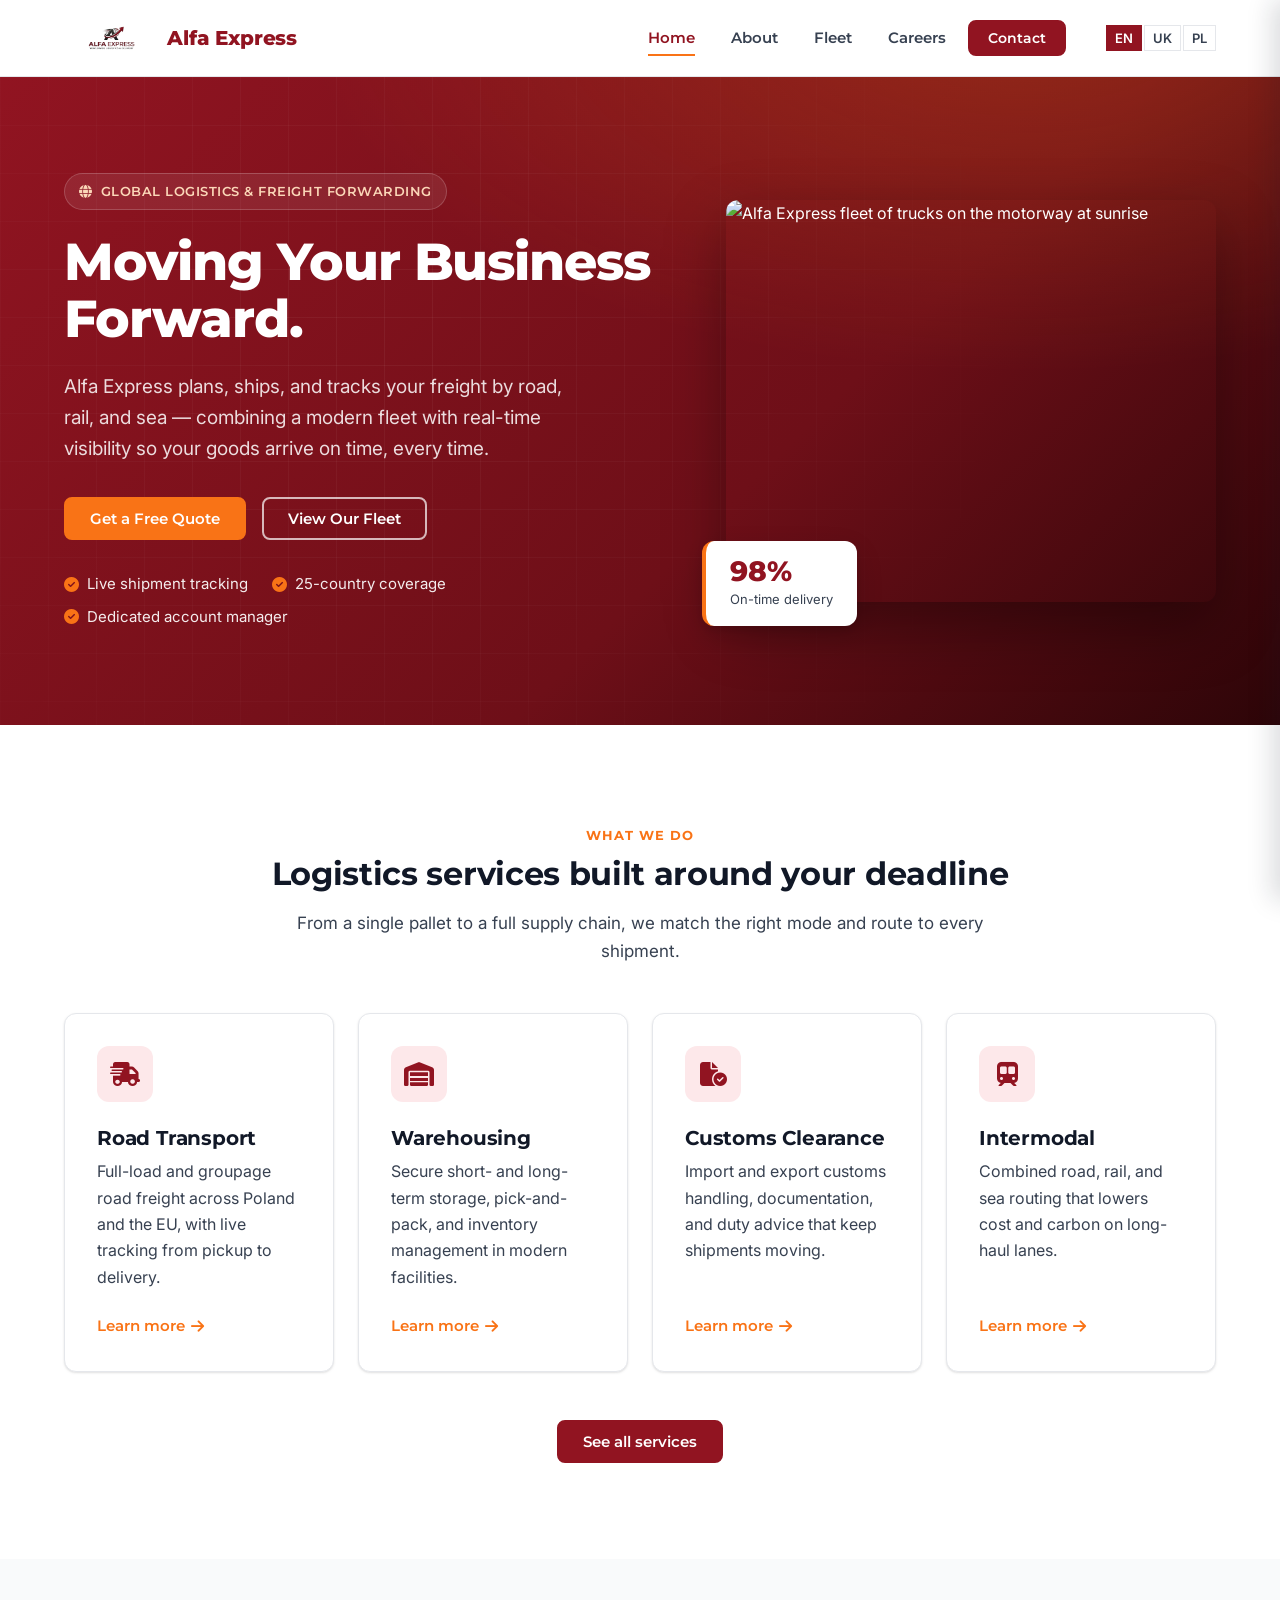
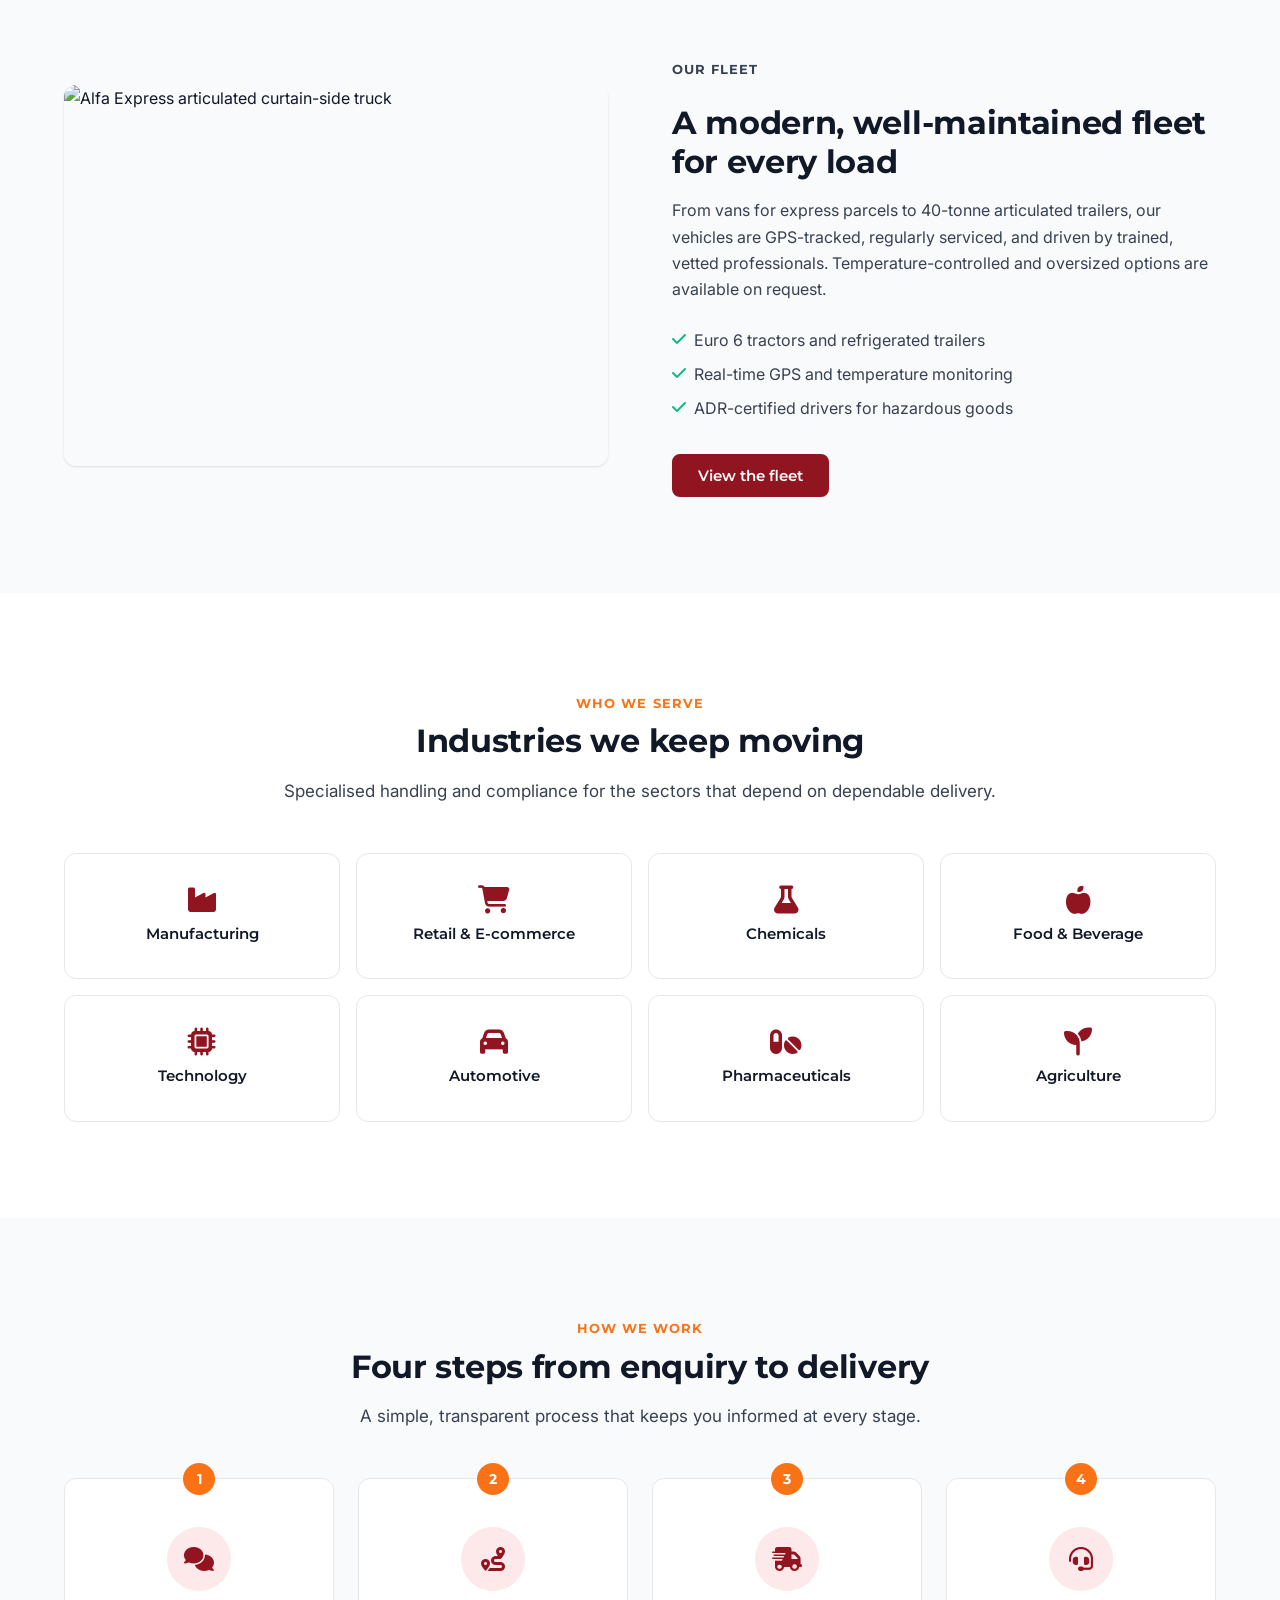
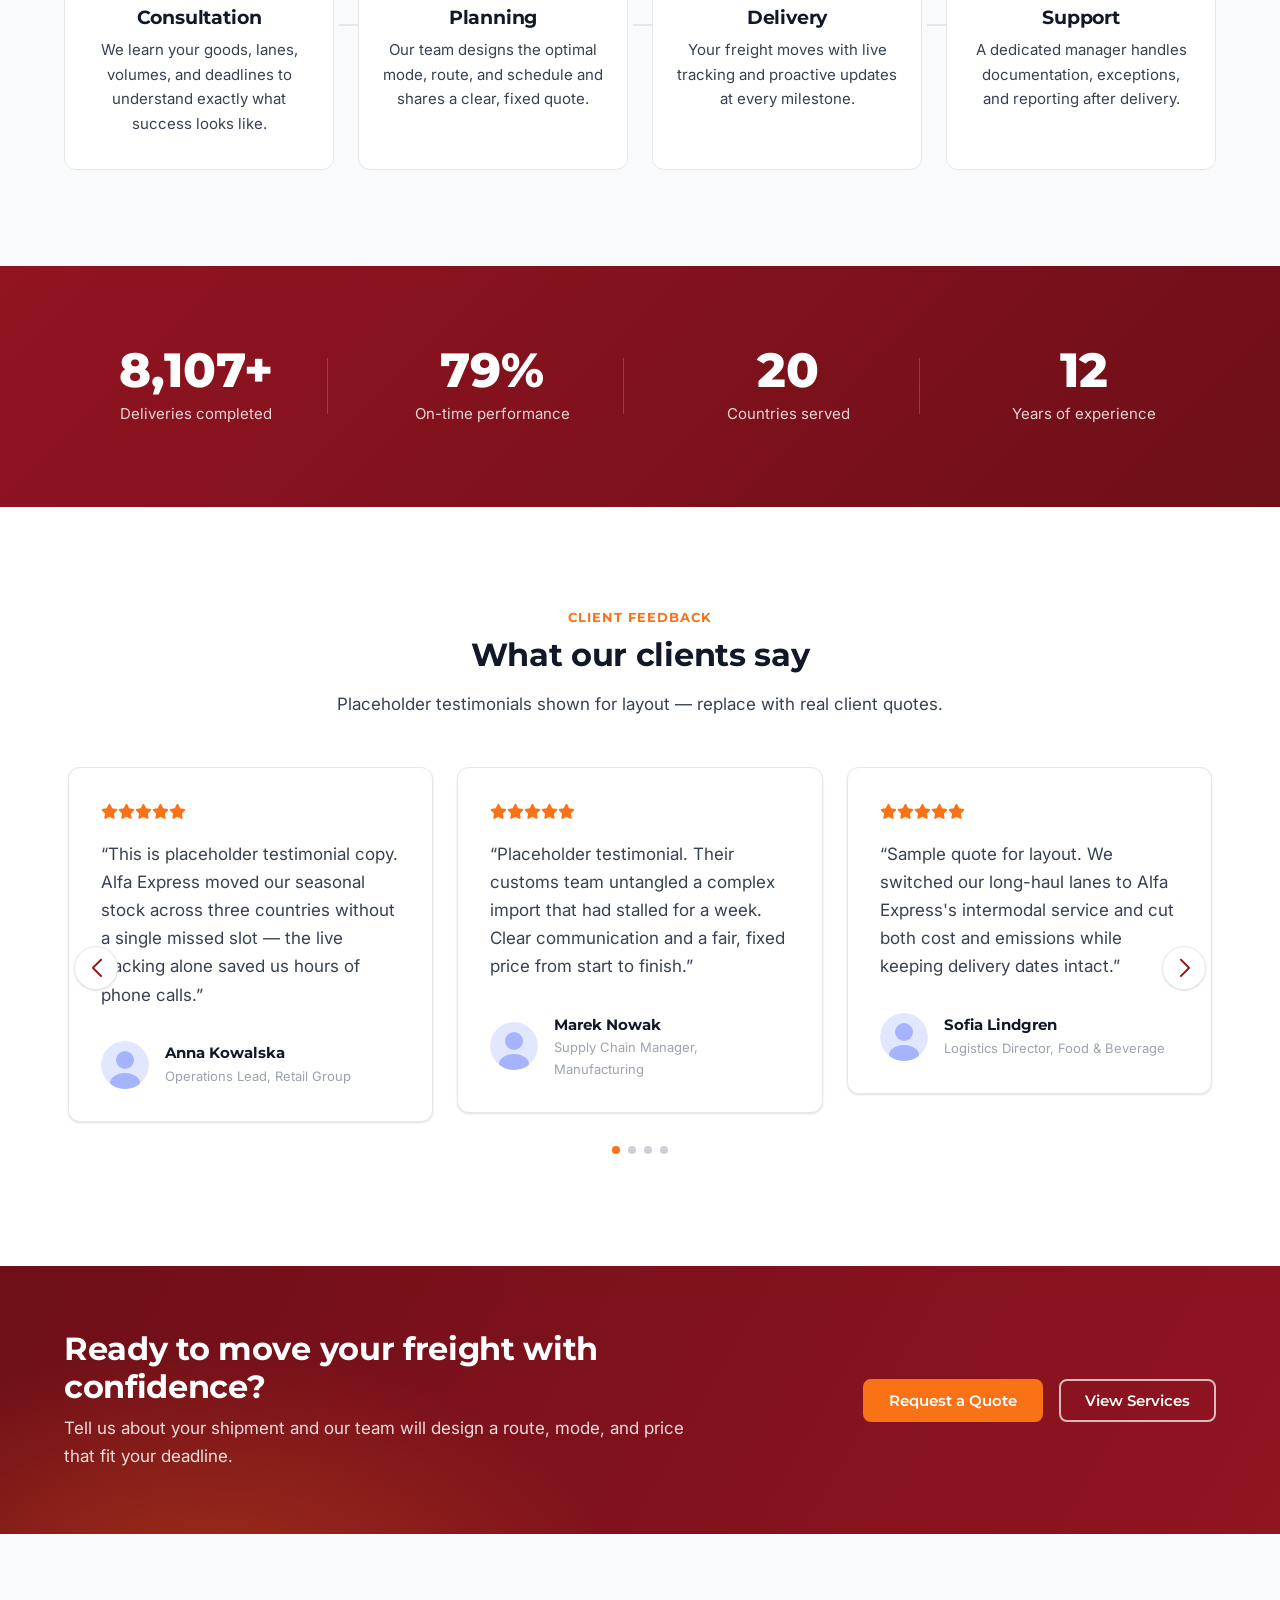
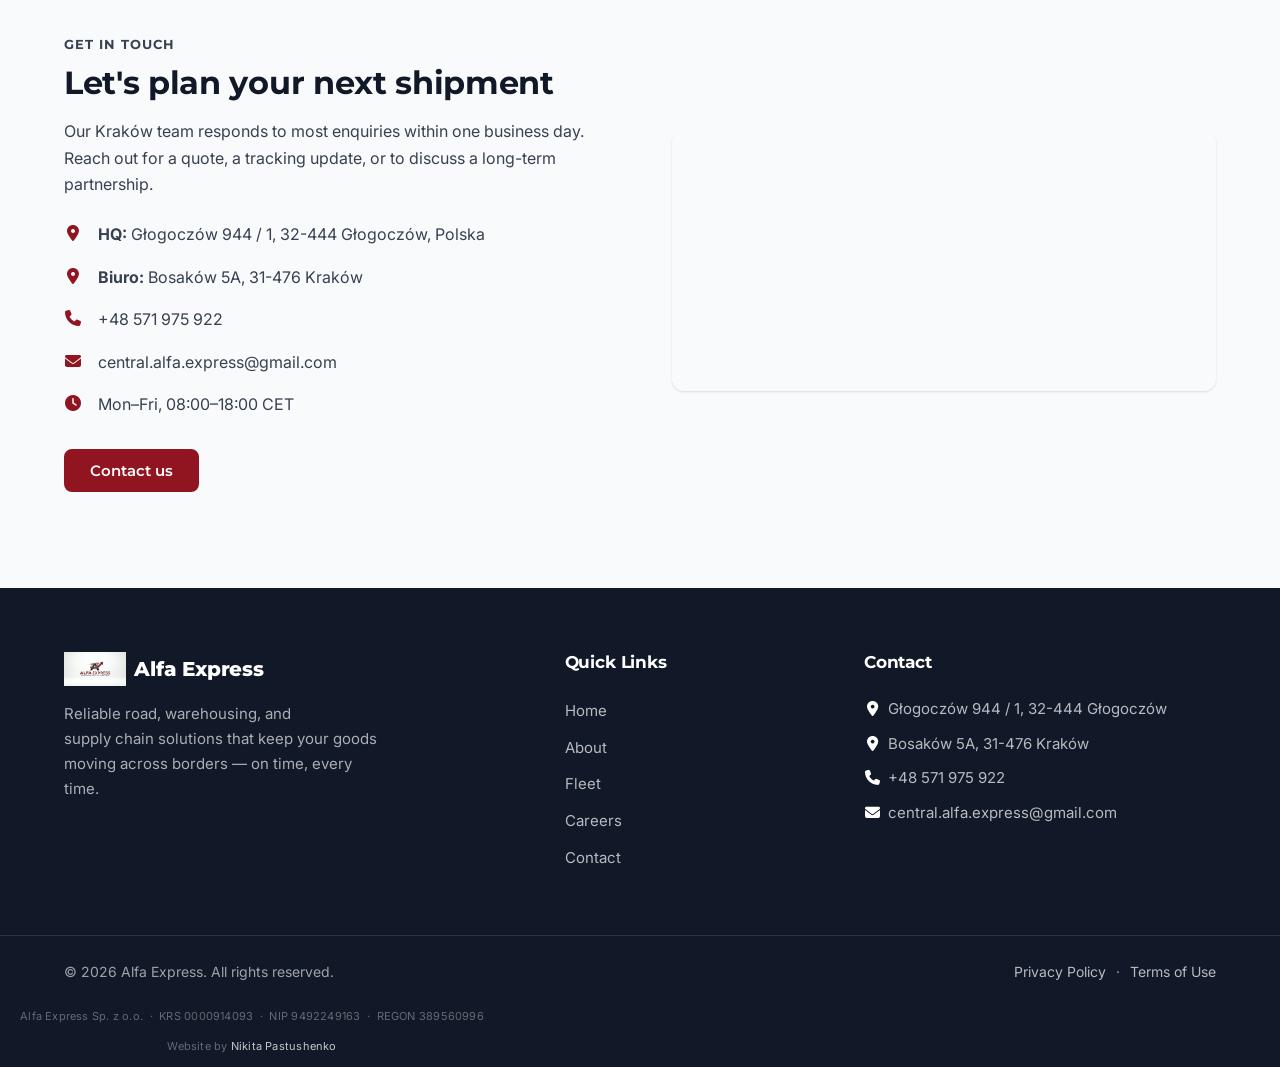
==== commit 30e98fb2: "feat: implement i18n, Google Maps, and UI updates - Add PL/UK language switcher engine and dictionar" ====
--- a/index.html
+++ b/index.html
@@ -49,11 +49,15 @@
         <ul class="nav-list">
           <li><a href="index.html" aria-current="page">Home</a></li>
           <li><a href="about.html">About</a></li>
-          <li><a href="services.html">Services</a></li>
           <li><a href="fleet.html">Fleet</a></li>
           <li><a href="careers.html">Careers</a></li>
           <li><a href="contact.html" class="btn btn-primary btn-sm">Contact</a></li>
         </ul>
+        <div class="lang-switcher" role="group" aria-label="Language">
+          <button type="button" class="lang-btn" data-lang="en">EN</button>
+          <button type="button" class="lang-btn" data-lang="uk">UK</button>
+          <button type="button" class="lang-btn" data-lang="pl">PL</button>
+        </div>
       </nav>
 
       <button class="nav-toggle" id="nav-toggle" aria-label="Toggle navigation" aria-expanded="false" aria-controls="mobile-nav">
@@ -74,13 +78,17 @@
     <ul class="mobile-nav-list">
       <li><a href="index.html" aria-current="page">Home</a></li>
         <li><a href="about.html">About</a></li>
-        <li><a href="services.html">Services</a></li>
         <li><a href="fleet.html">Fleet</a></li>
         <li><a href="careers.html">Careers</a></li>
         <li><a href="contact.html">Contact</a></li>
     </ul>
+    <div class="lang-switcher" role="group" aria-label="Language">
+      <button type="button" class="lang-btn" data-lang="en">EN</button>
+      <button type="button" class="lang-btn" data-lang="uk">UK</button>
+      <button type="button" class="lang-btn" data-lang="pl">PL</button>
+    </div>
     <div class="mobile-nav-foot">
-      <a href="tel:+48572821187"><i class="fa-solid fa-phone" aria-hidden="true"></i> +48 572 821 187</a>
+      <a href="tel:+48571975922"><i class="fa-solid fa-phone" aria-hidden="true"></i> +48 571 975 922</a>
     </div>
   </aside>
   <main id="main">
@@ -94,7 +102,7 @@
           <p class="hero-lead">Alfa Express plans, ships, and tracks your freight by road, rail, and sea — combining a modern fleet with real-time visibility so your goods arrive on time, every time.</p>
           <div class="hero-actions">
             <a href="contact.html" class="btn btn-accent">Get a Free Quote</a>
-            <a href="services.html" class="btn btn-secondary btn-on-dark">Explore Services</a>
+            <a href="fleet.html" class="btn btn-secondary btn-on-dark">View Our Fleet</a>
           </div>
           <ul class="hero-highlights">
             <li><i class="fa-solid fa-circle-check" aria-hidden="true"></i> Live shipment tracking</li>
@@ -109,20 +117,6 @@
             <span class="hero-badge-label">On-time delivery</span>
           </div>
         </div>
-      </div>
-    </section>
-    <!-- Trust bar -->
-    <section class="trust-bar" aria-label="Our partners">
-      <div class="container">
-        <p class="trust-label">Trusted by supply chain teams across Europe</p>
-        <ul class="trust-logos">
-          <li><img src="assets/images/partner-logo-placeholder.svg" alt="Partner company 1" loading="lazy" width="140" height="48"></li>
-          <li><img src="assets/images/partner-logo-placeholder.svg" alt="Partner company 2" loading="lazy" width="140" height="48"></li>
-          <li><img src="assets/images/partner-logo-placeholder.svg" alt="Partner company 3" loading="lazy" width="140" height="48"></li>
-          <li><img src="assets/images/partner-logo-placeholder.svg" alt="Partner company 4" loading="lazy" width="140" height="48"></li>
-          <li><img src="assets/images/partner-logo-placeholder.svg" alt="Partner company 5" loading="lazy" width="140" height="48"></li>
-          <li><img src="assets/images/partner-logo-placeholder.svg" alt="Partner company 6" loading="lazy" width="140" height="48"></li>
-        </ul>
       </div>
     </section>
     <!-- Services overview -->
@@ -372,14 +366,14 @@
           <ul class="contact-list">
             <li><i class="fa-solid fa-location-dot" aria-hidden="true"></i> <span><strong>HQ:</strong> Głogoczów 944 / 1, 32-444 Głogoczów, Polska</span></li>
             <li><i class="fa-solid fa-location-dot" aria-hidden="true"></i> <span><strong>Biuro:</strong> Bosaków 5A, 31-476 Kraków</span></li>
-            <li><i class="fa-solid fa-phone" aria-hidden="true"></i> <a href="tel:+48572821187">+48 572 821 187</a></li> <!-- REPLACE: phone -->
-            <li><i class="fa-solid fa-envelope" aria-hidden="true"></i> <a href="mailto:office@alfaexpress.example">office@alfaexpress.example</a></li> <!-- REPLACE: email -->
+            <li><i class="fa-solid fa-phone" aria-hidden="true"></i> <a href="tel:+48571975922">+48 571 975 922</a></li> <!-- REPLACE: phone -->
+            <li><i class="fa-solid fa-envelope" aria-hidden="true"></i> <a href="mailto:central.alfa.express@gmail.com">central.alfa.express@gmail.com</a></li> <!-- REPLACE: email -->
             <li><i class="fa-solid fa-clock" aria-hidden="true"></i> <span>Mon–Fri, 08:00–18:00 CET</span></li>
           </ul>
           <a href="contact.html" class="btn btn-primary">Contact us</a>
         </div>
         <div class="home-contact-media" data-aos="fade-left">
-          <img src="assets/images/coverage-map-placeholder.svg" alt="Map showing Alfa Express coverage across Europe" loading="lazy" width="600" height="420">
+          <iframe class="map-embed" src="https://www.google.com/maps?saddr=49.8607,19.8520&amp;daddr=50.0740,19.9745&amp;output=embed" title="Google map showing Alfa Express HQ in Głogoczów and office in Kraków" loading="lazy" referrerpolicy="no-referrer-when-downgrade" allowfullscreen></iframe>
         </div>
       </div>
     </section>
@@ -390,7 +384,7 @@
     <div class="container footer-grid">
       <div class="footer-col footer-about">
         <div class="footer-brand">
-          <img src="assets/images/logo_nobg.png" alt="" class="footer-logo" width="36" height="36">
+          <img src="assets/images/logo.png" alt="" class="footer-logo" width="36" height="36">
           <span class="brand-name">Alfa Express</span>
         </div>
         <p class="footer-blurb">Reliable road, warehousing, and supply&nbsp;chain solutions that keep your goods moving across borders — on time, every time.</p>
@@ -401,32 +395,19 @@
         <ul>
           <li><a href="index.html">Home</a></li>
           <li><a href="about.html">About</a></li>
-          <li><a href="services.html">Services</a></li>
           <li><a href="fleet.html">Fleet</a></li>
           <li><a href="careers.html">Careers</a></li>
           <li><a href="contact.html">Contact</a></li>
         </ul>
       </nav>
 
-      <nav class="footer-col" aria-label="Services">
-        <h2 class="footer-heading">Services</h2>
-        <ul>
-          <li><a href="services.html">Road Transport</a></li>
-          <li><a href="services.html">Warehousing</a></li>
-          <li><a href="services.html">Customs Clearance</a></li>
-          <li><a href="services.html">Intermodal</a></li>
-          <li><a href="services.html">Express Delivery</a></li>
-          <li><a href="services.html">Supply Chain Management</a></li>
-        </ul>
-      </nav>
-
       <div class="footer-col">
         <h2 class="footer-heading">Contact</h2>
         <ul class="footer-contact">
           <li><i class="fa-solid fa-location-dot" aria-hidden="true"></i> <span>Głogoczów 944 / 1, 32-444 Głogoczów</span></li>
           <li><i class="fa-solid fa-location-dot" aria-hidden="true"></i> <span>Bosaków 5A, 31-476 Kraków</span></li>
-          <li><i class="fa-solid fa-phone" aria-hidden="true"></i> <a href="tel:+48572821187">+48 572 821 187</a></li> <!-- REPLACE: phone -->
-          <li><i class="fa-solid fa-envelope" aria-hidden="true"></i> <a href="mailto:office@alfaexpress.example">office@alfaexpress.example</a></li> <!-- REPLACE: email -->
+          <li><i class="fa-solid fa-phone" aria-hidden="true"></i> <a href="tel:+48571975922">+48 571 975 922</a></li> <!-- REPLACE: phone -->
+          <li><i class="fa-solid fa-envelope" aria-hidden="true"></i> <a href="mailto:central.alfa.express@gmail.com">central.alfa.express@gmail.com</a></li> <!-- REPLACE: email -->
         </ul>
       </div>
     </div>
@@ -436,6 +417,8 @@
         <p>&copy; <span id="current-year">2026</span> Alfa Express. All rights reserved.</p>
         <p class="footer-legal"><a href="privacy.html">Privacy Policy</a> <span aria-hidden="true">·</span> <a href="terms.html">Terms of Use</a></p>
       </div>
+      <p class="footer-registration">Alfa Express Sp. z o.o. &nbsp;&middot;&nbsp; KRS&nbsp;0000914093 &nbsp;&middot;&nbsp; NIP&nbsp;9492249163 &nbsp;&middot;&nbsp; REGON&nbsp;389560996</p>
+      <p class="footer-registration footer-author">Website by <a href="https://github.com/naaenth" target="_blank" rel="noopener">Nikita Pastushenko</a></p>
     </div>
   </footer>
 
@@ -444,6 +427,8 @@
   <script src="https://unpkg.com/aos@2.3.4/dist/aos.js"></script>
   <script src="https://cdn.jsdelivr.net/npm/swiper@11/swiper-bundle.min.js"></script>
   <!-- Site scripts -->
+  <script src="js/i18n-data.js" defer></script>
+  <script src="js/i18n.js" defer></script>
   <script src="js/navigation.js" defer></script>
   <script src="js/main.js" defer></script>
 </body>
--- a/css/style.css
+++ b/css/style.css
@@ -239,7 +239,7 @@
   flex-shrink: 0;
 }
 .brand:hover { color: var(--color-dark); }
-.brand-logo { height: 38px; width: auto; object-fit: contain; }
+.brand-logo { height: 52px; width: auto; object-fit: contain; }
 .brand-name {
   font-family: var(--font-heading);
   font-weight: 800;
@@ -1587,7 +1587,7 @@
 }
 .footer-grid {
   display: grid;
-  grid-template-columns: 1.6fr 1fr 1fr 1.3fr;
+  grid-template-columns: 1.8fr 1fr 1.4fr;
   gap: var(--space-6);
   padding-block: var(--space-8);
 }
@@ -1642,6 +1642,134 @@
 .footer-legal a { color: rgba(255, 255, 255, 0.7); }
 .footer-legal a:hover { color: var(--color-accent); }
 .footer-legal span { margin-inline: 6px; }
+.footer-registration {
+  text-align: center;
+  font-size: 0.6875rem;
+  color: rgba(255, 255, 255, 0.35);
+  margin: 0;
+  padding: 0 1rem 0.75rem;
+  letter-spacing: 0.02em;
+}
+.company-info-table { width: 100%; border-collapse: collapse; }
+.company-info-table th,
+.company-info-table td { padding: 0.6rem 0.75rem; text-align: left; vertical-align: top; border-bottom: 1px solid var(--color-border, #e5e7eb); font-size: 0.9375rem; }
+.company-info-table th { width: 38%; font-weight: 600; color: var(--color-dark); white-space: nowrap; }
+.company-info-table td { color: var(--color-body); }
+.company-info-table tbody tr:last-child th,
+.company-info-table tbody tr:last-child td { border-bottom: none; }
+
+/* Google Maps embeds (home + contact) — one pinned map per location */
+.map-embed {
+  width: 100%;
+  height: 100%;
+  min-height: 260px;
+  border: 0;
+  border-radius: var(--radius-card);
+  box-shadow: var(--shadow-card);
+  display: block;
+}
+.map-duo {
+  display: grid;
+  grid-template-columns: repeat(auto-fit, minmax(240px, 1fr));
+  gap: var(--space-3);
+}
+.map-figure { margin: 0; display: flex; flex-direction: column; gap: 0.5rem; }
+.map-figure .map-embed { min-height: 260px; height: 260px; }
+.map-figure figcaption {
+  display: flex;
+  align-items: center;
+  gap: 0.4rem;
+  font-size: 0.9rem;
+  font-weight: 600;
+  color: var(--color-dark);
+}
+.map-figure figcaption i { color: var(--color-primary); }
+.map-section .map-figure .map-embed { min-height: 340px; height: 340px; }
+
+/* Visible contact bar (careers vacancies) */
+.contact-cta-bar {
+  display: flex;
+  flex-wrap: wrap;
+  gap: var(--space-2);
+  justify-content: center;
+  margin-top: var(--space-3);
+}
+.contact-cta-bar a {
+  display: inline-flex;
+  align-items: center;
+  gap: 0.5rem;
+  padding: 0.7rem 1.25rem;
+  border-radius: 999px;
+  font-weight: 600;
+  font-size: 1.0625rem;
+  background: var(--color-primary);
+  color: var(--color-white);
+  transition: background var(--transition), transform var(--transition);
+}
+.contact-cta-bar a:hover { background: var(--color-dark); transform: translateY(-2px); }
+.contact-cta-bar a.cta-mail { background: var(--color-accent); }
+.contact-cta-bar a.cta-mail:hover { background: var(--color-dark); }
+.contact-cta-bar i { font-size: 0.95em; }
+
+/* Trailer specifications (fleet) */
+.trailer-specs { display: flex; flex-direction: column; gap: var(--space-5); }
+.trailer-spec {
+  display: grid;
+  grid-template-columns: 1.1fr 1fr;
+  align-items: center;
+  gap: var(--space-6);
+  padding: var(--space-5);
+  background: var(--color-white);
+  border: 1px solid var(--color-border);
+  border-radius: var(--radius-card);
+}
+.trailer-spec-title {
+  font-family: var(--font-heading);
+  font-weight: 800;
+  font-size: 1.6rem;
+  text-transform: uppercase;
+  letter-spacing: 0.01em;
+  color: var(--color-dark);
+  margin: 0 0 var(--space-1);
+  padding-top: var(--space-2);
+  border-top: 4px solid var(--color-primary);
+  display: inline-block;
+}
+.trailer-spec h4 {
+  font-size: 0.95rem;
+  color: var(--color-dark);
+  margin: var(--space-2) 0 var(--space-1);
+}
+.trailer-spec dl { margin: 0; display: grid; gap: 0.35rem; }
+.trailer-spec dl div { display: flex; justify-content: space-between; gap: 1rem; max-width: 360px; padding-bottom: 0.35rem; border-bottom: 1px dashed var(--color-border); }
+.trailer-spec dt { color: var(--color-gray-700); }
+.trailer-spec dd { margin: 0; font-weight: 600; color: var(--color-dark); white-space: nowrap; }
+.trailer-spec-media { text-align: center; }
+.trailer-spec-media img { width: 100%; max-width: 360px; height: auto; }
+
+/* Footer author credit */
+.footer-author { margin: 0; }
+.footer-author a { color: rgba(255, 255, 255, 0.75); }
+.footer-author a:hover { color: var(--color-accent); }
+
+/* Language switcher */
+.main-nav { display: flex; align-items: center; gap: var(--space-3); }
+.lang-switcher { display: inline-flex; align-items: center; gap: 2px; margin-left: var(--space-2); }
+.lang-btn {
+  border: 1px solid var(--color-border);
+  background: transparent;
+  color: var(--color-gray-700);
+  font-size: 0.8125rem;
+  font-weight: 600;
+  line-height: 1;
+  padding: 0.35rem 0.5rem;
+  border-radius: var(--radius);
+  cursor: pointer;
+  transition: background var(--transition), color var(--transition), border-color var(--transition);
+}
+.lang-btn:hover { color: var(--color-primary); border-color: var(--color-primary); }
+.lang-btn.is-active { background: var(--color-primary); color: var(--color-white); border-color: var(--color-primary); }
+.mobile-nav .lang-switcher { margin: var(--space-3) 0 0; padding: 0 var(--space-4); }
 
 /* AOS safety: if JS/AOS fails to run, never leave content invisible */
 .no-js [data-aos] { opacity: 1 !important; transform: none !important; }
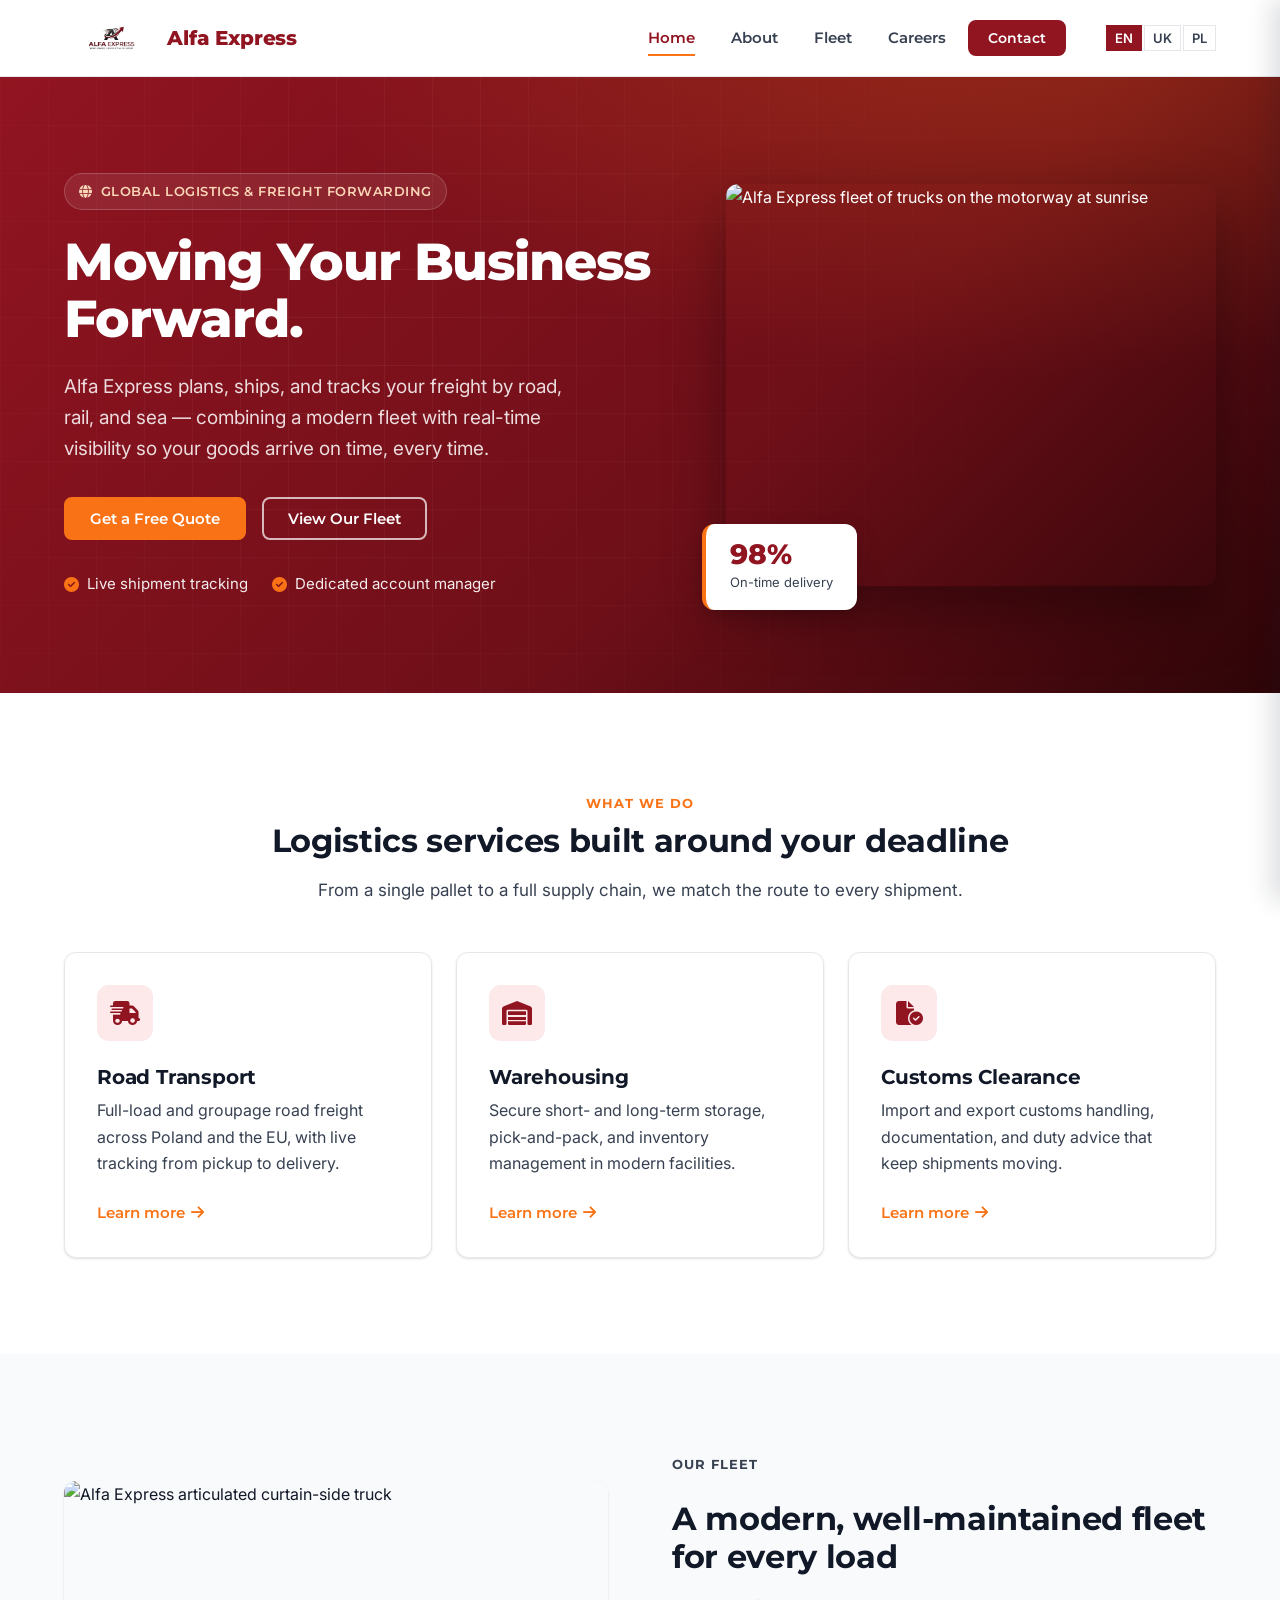
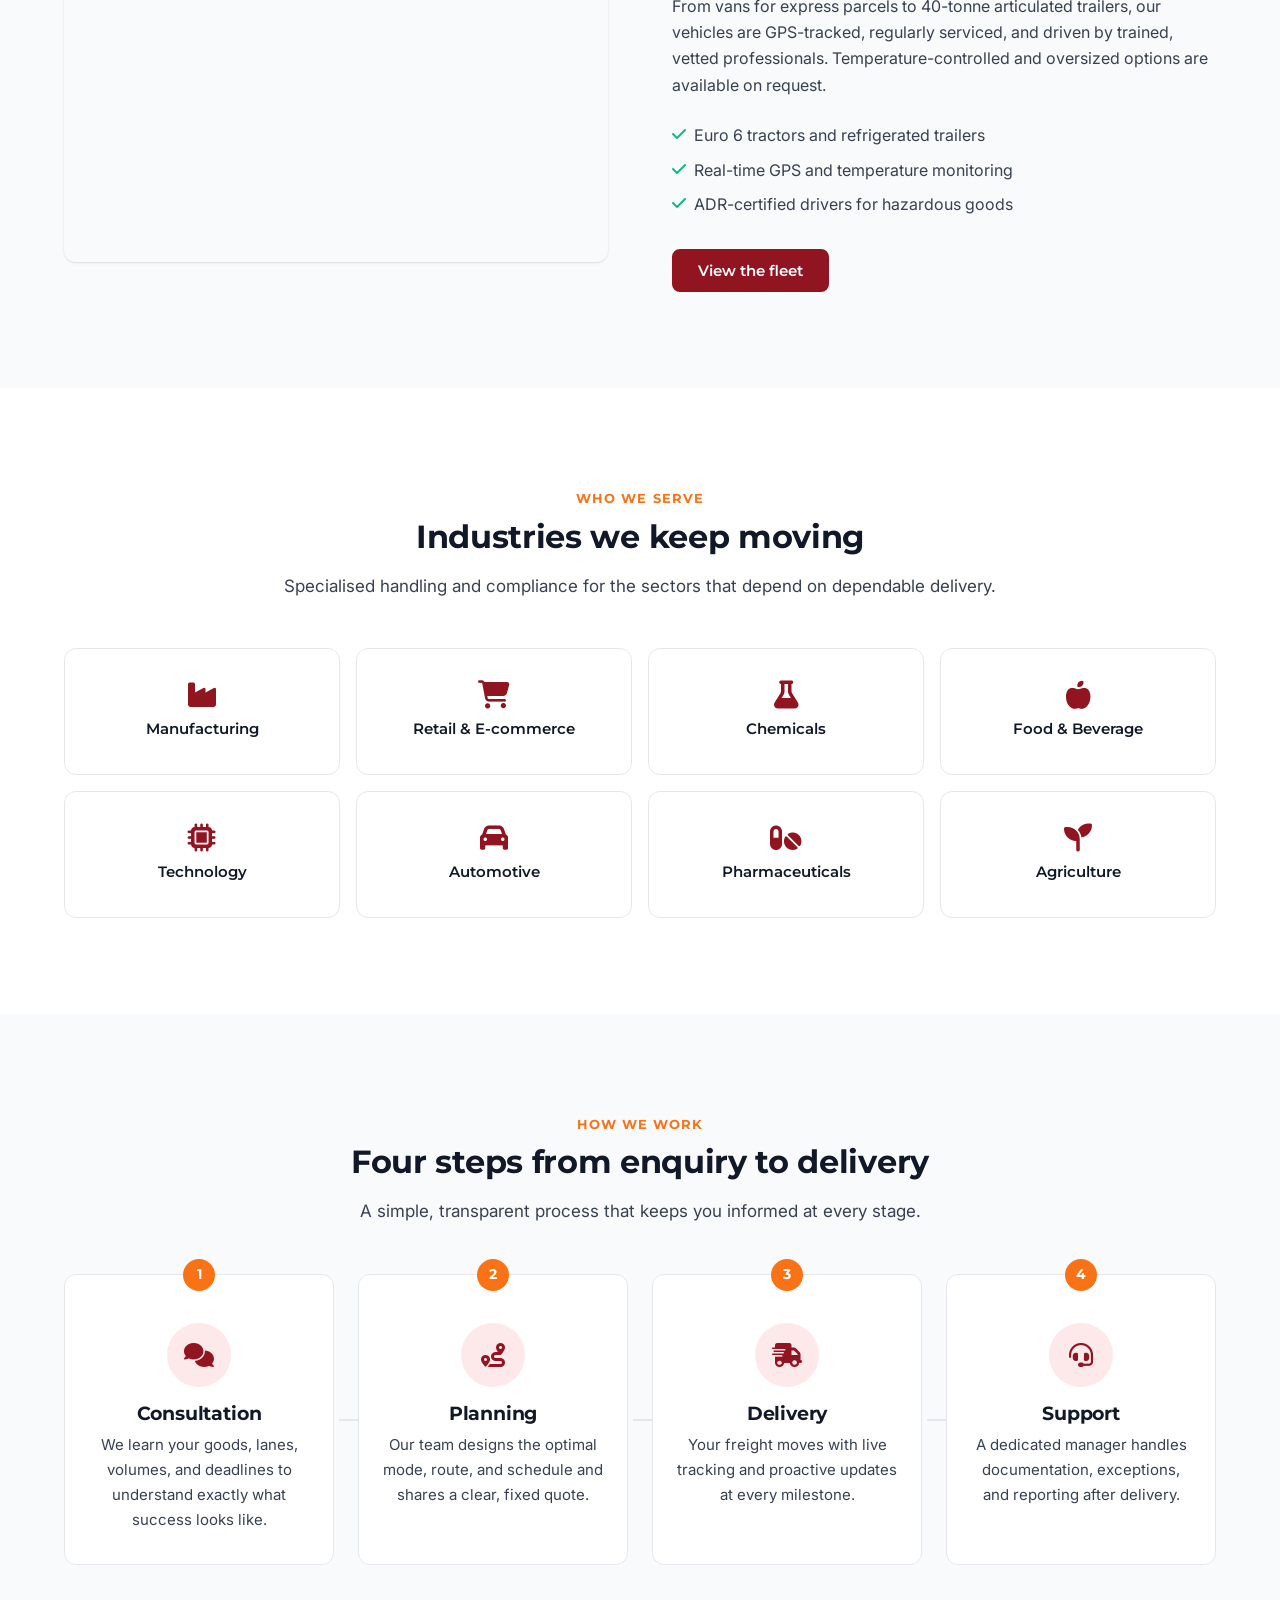
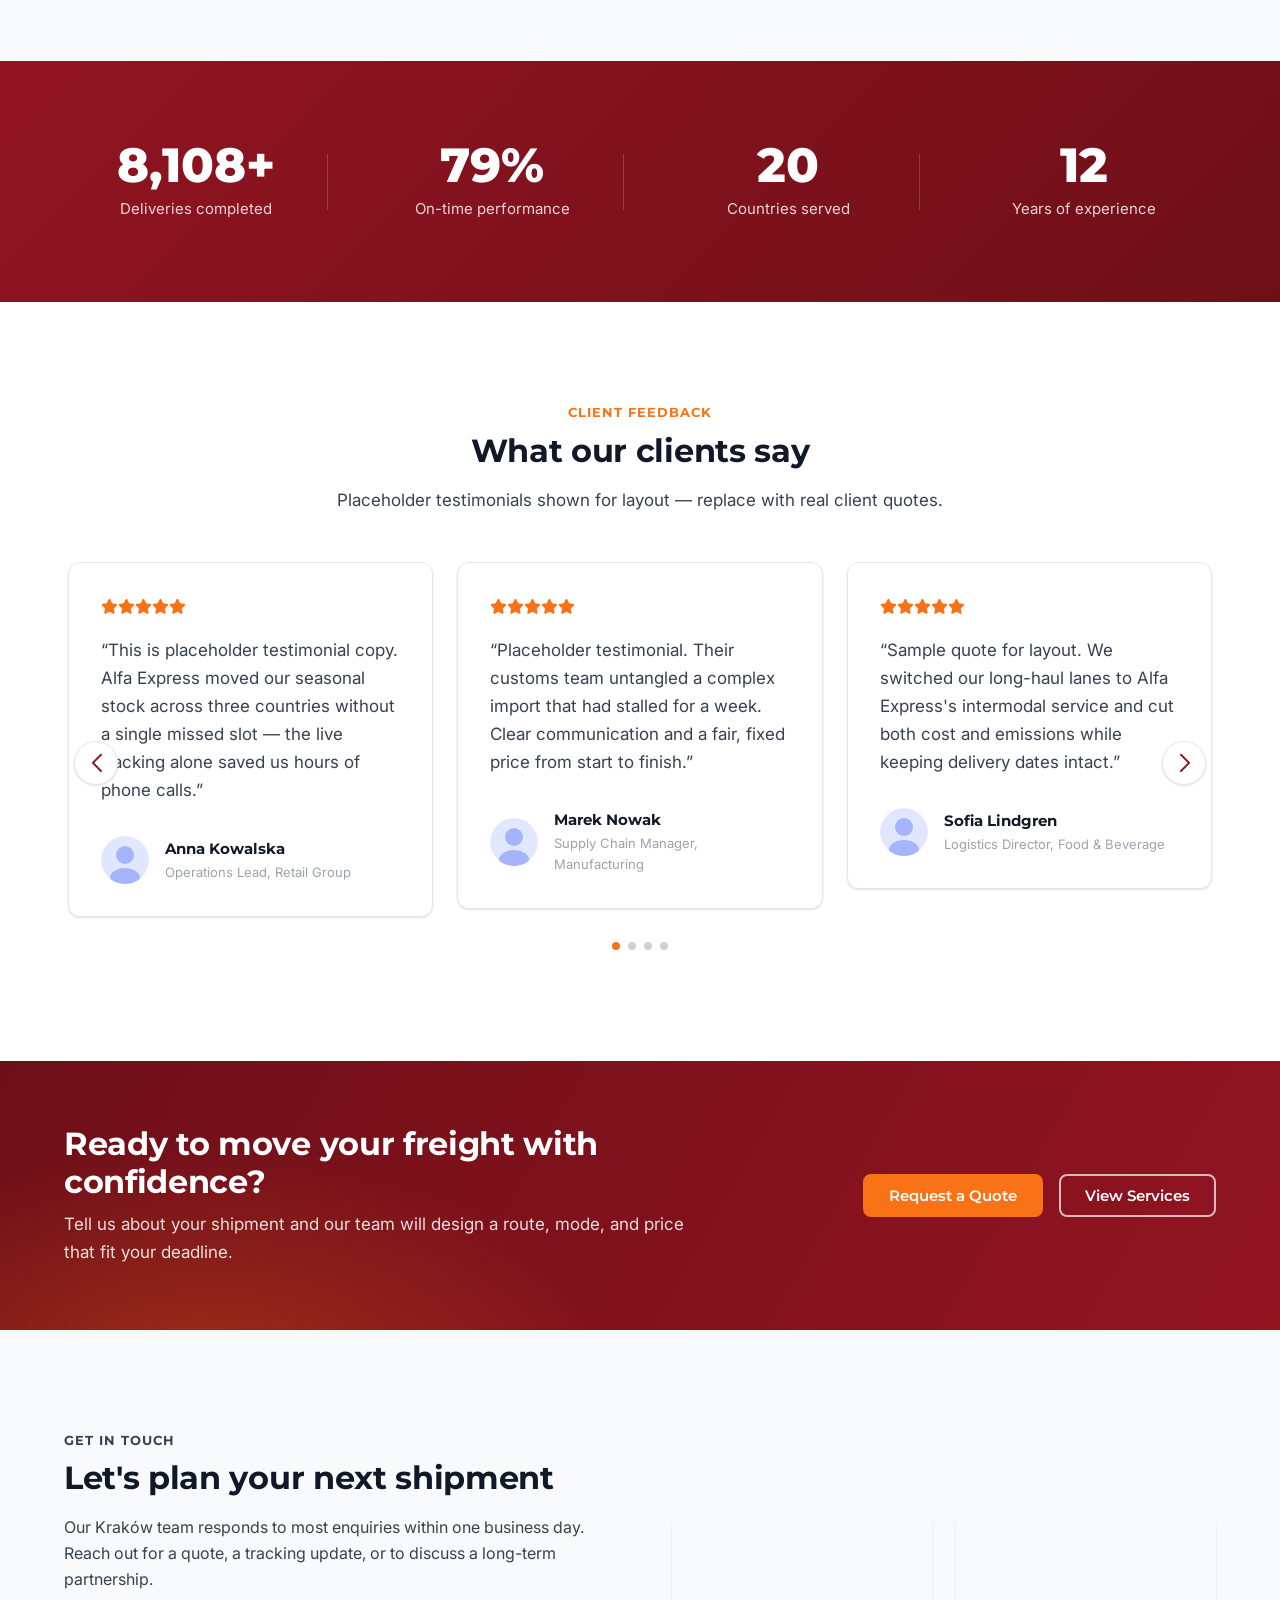
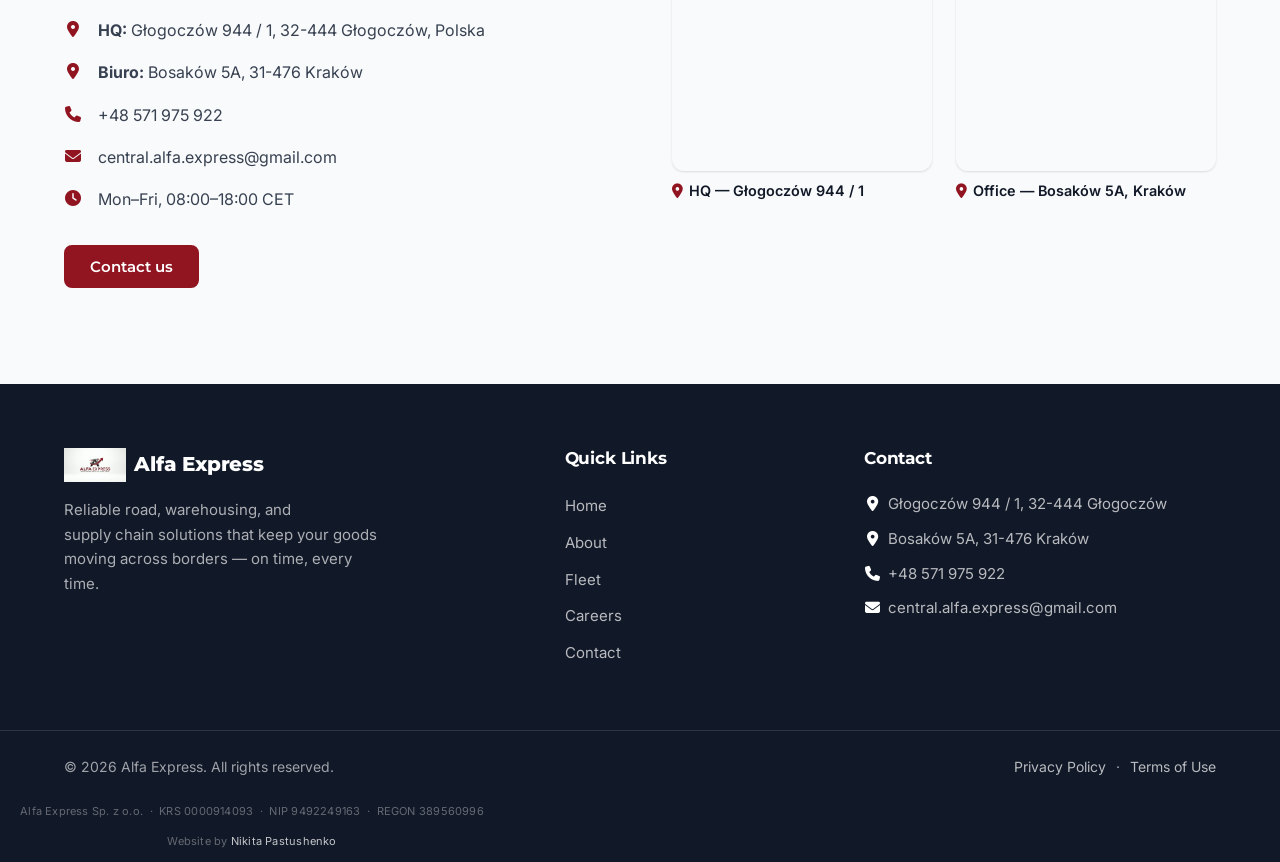
==== commit c887c9ba: "docs: finalize localized text and map tweaks" ====
--- a/index.html
+++ b/index.html
@@ -106,7 +106,6 @@
           </div>
           <ul class="hero-highlights">
             <li><i class="fa-solid fa-circle-check" aria-hidden="true"></i> Live shipment tracking</li>
-            <li><i class="fa-solid fa-circle-check" aria-hidden="true"></i> 25-country coverage</li>
             <li><i class="fa-solid fa-circle-check" aria-hidden="true"></i> Dedicated account manager</li>
           </ul>
         </div>
@@ -125,36 +124,27 @@
         <div class="section-head section-head-center" data-aos="fade-up">
           <p class="eyebrow">What we do</p>
           <h2>Logistics services built around your deadline</h2>
-          <p class="section-subtitle">From a single pallet to a full supply chain, we match the right mode and route to every shipment.</p>
-        </div>
-        <div class="grid grid-4">
+          <p class="section-subtitle">From a single pallet to a full supply chain, we match the route to every shipment.</p>
+        </div>
+        <div class="grid grid-3">
           <article class="card service-card" data-aos="fade-up" data-aos-delay="0">
             <div class="service-icon"><i class="fa-solid fa-truck-fast" aria-hidden="true"></i></div>
             <h3>Road Transport</h3>
             <p>Full-load and groupage road freight across Poland and the EU, with live tracking from pickup to delivery.</p>
-            <a class="card-link" href="services.html">Learn more <i class="fa-solid fa-arrow-right" aria-hidden="true"></i></a>
+            <a class="card-link" href="contact.html">Learn more <i class="fa-solid fa-arrow-right" aria-hidden="true"></i></a>
           </article>
           <article class="card service-card" data-aos="fade-up" data-aos-delay="60">
             <div class="service-icon"><i class="fa-solid fa-warehouse" aria-hidden="true"></i></div>
             <h3>Warehousing</h3>
             <p>Secure short- and long-term storage, pick-and-pack, and inventory management in modern facilities.</p>
-            <a class="card-link" href="services.html">Learn more <i class="fa-solid fa-arrow-right" aria-hidden="true"></i></a>
+            <a class="card-link" href="contact.html">Learn more <i class="fa-solid fa-arrow-right" aria-hidden="true"></i></a>
           </article>
           <article class="card service-card" data-aos="fade-up" data-aos-delay="120">
             <div class="service-icon"><i class="fa-solid fa-file-circle-check" aria-hidden="true"></i></div>
             <h3>Customs Clearance</h3>
             <p>Import and export customs handling, documentation, and duty advice that keep shipments moving.</p>
-            <a class="card-link" href="services.html">Learn more <i class="fa-solid fa-arrow-right" aria-hidden="true"></i></a>
+            <a class="card-link" href="contact.html">Learn more <i class="fa-solid fa-arrow-right" aria-hidden="true"></i></a>
           </article>
-          <article class="card service-card" data-aos="fade-up" data-aos-delay="180">
-            <div class="service-icon"><i class="fa-solid fa-train-subway" aria-hidden="true"></i></div>
-            <h3>Intermodal</h3>
-            <p>Combined road, rail, and sea routing that lowers cost and carbon on long-haul lanes.</p>
-            <a class="card-link" href="services.html">Learn more <i class="fa-solid fa-arrow-right" aria-hidden="true"></i></a>
-          </article>
-        </div>
-        <div class="section-cta" data-aos="fade-up">
-          <a href="services.html" class="btn btn-primary">See all services</a>
         </div>
       </div>
     </section>
@@ -373,7 +363,16 @@
           <a href="contact.html" class="btn btn-primary">Contact us</a>
         </div>
         <div class="home-contact-media" data-aos="fade-left">
-          <iframe class="map-embed" src="https://www.google.com/maps?saddr=49.8607,19.8520&amp;daddr=50.0740,19.9745&amp;output=embed" title="Google map showing Alfa Express HQ in Głogoczów and office in Kraków" loading="lazy" referrerpolicy="no-referrer-when-downgrade" allowfullscreen></iframe>
+          <div class="map-duo">
+            <figure class="map-figure">
+              <iframe class="map-embed" src="https://www.google.com/maps?q=G%C5%82ogocz%C3%B3w%20944,%2032-444%20G%C5%82ogocz%C3%B3w&amp;z=12&amp;output=embed" title="Map with a pin on Alfa Express HQ in Głogoczów" loading="lazy" referrerpolicy="no-referrer-when-downgrade" allowfullscreen></iframe>
+              <figcaption><i class="fa-solid fa-location-dot" aria-hidden="true"></i> HQ — Głogoczów 944 / 1</figcaption>
+            </figure>
+            <figure class="map-figure">
+              <iframe class="map-embed" src="https://www.google.com/maps?q=Bosak%C3%B3w%205A,%2031-476%20Krak%C3%B3w&amp;z=15&amp;output=embed" title="Map with a pin on Alfa Express office in Kraków" loading="lazy" referrerpolicy="no-referrer-when-downgrade" allowfullscreen></iframe>
+              <figcaption><i class="fa-solid fa-location-dot" aria-hidden="true"></i> Office — Bosaków 5A, Kraków</figcaption>
+            </figure>
+          </div>
         </div>
       </div>
     </section>
--- a/css/style.css
+++ b/css/style.css
@@ -1685,6 +1685,7 @@
 }
 .map-figure figcaption i { color: var(--color-primary); }
 .map-section .map-figure .map-embed { min-height: 340px; height: 340px; }
+.map-section .map-duo { margin-top: var(--space-4); }
 
 /* Visible contact bar (careers vacancies) */
 .contact-cta-bar {
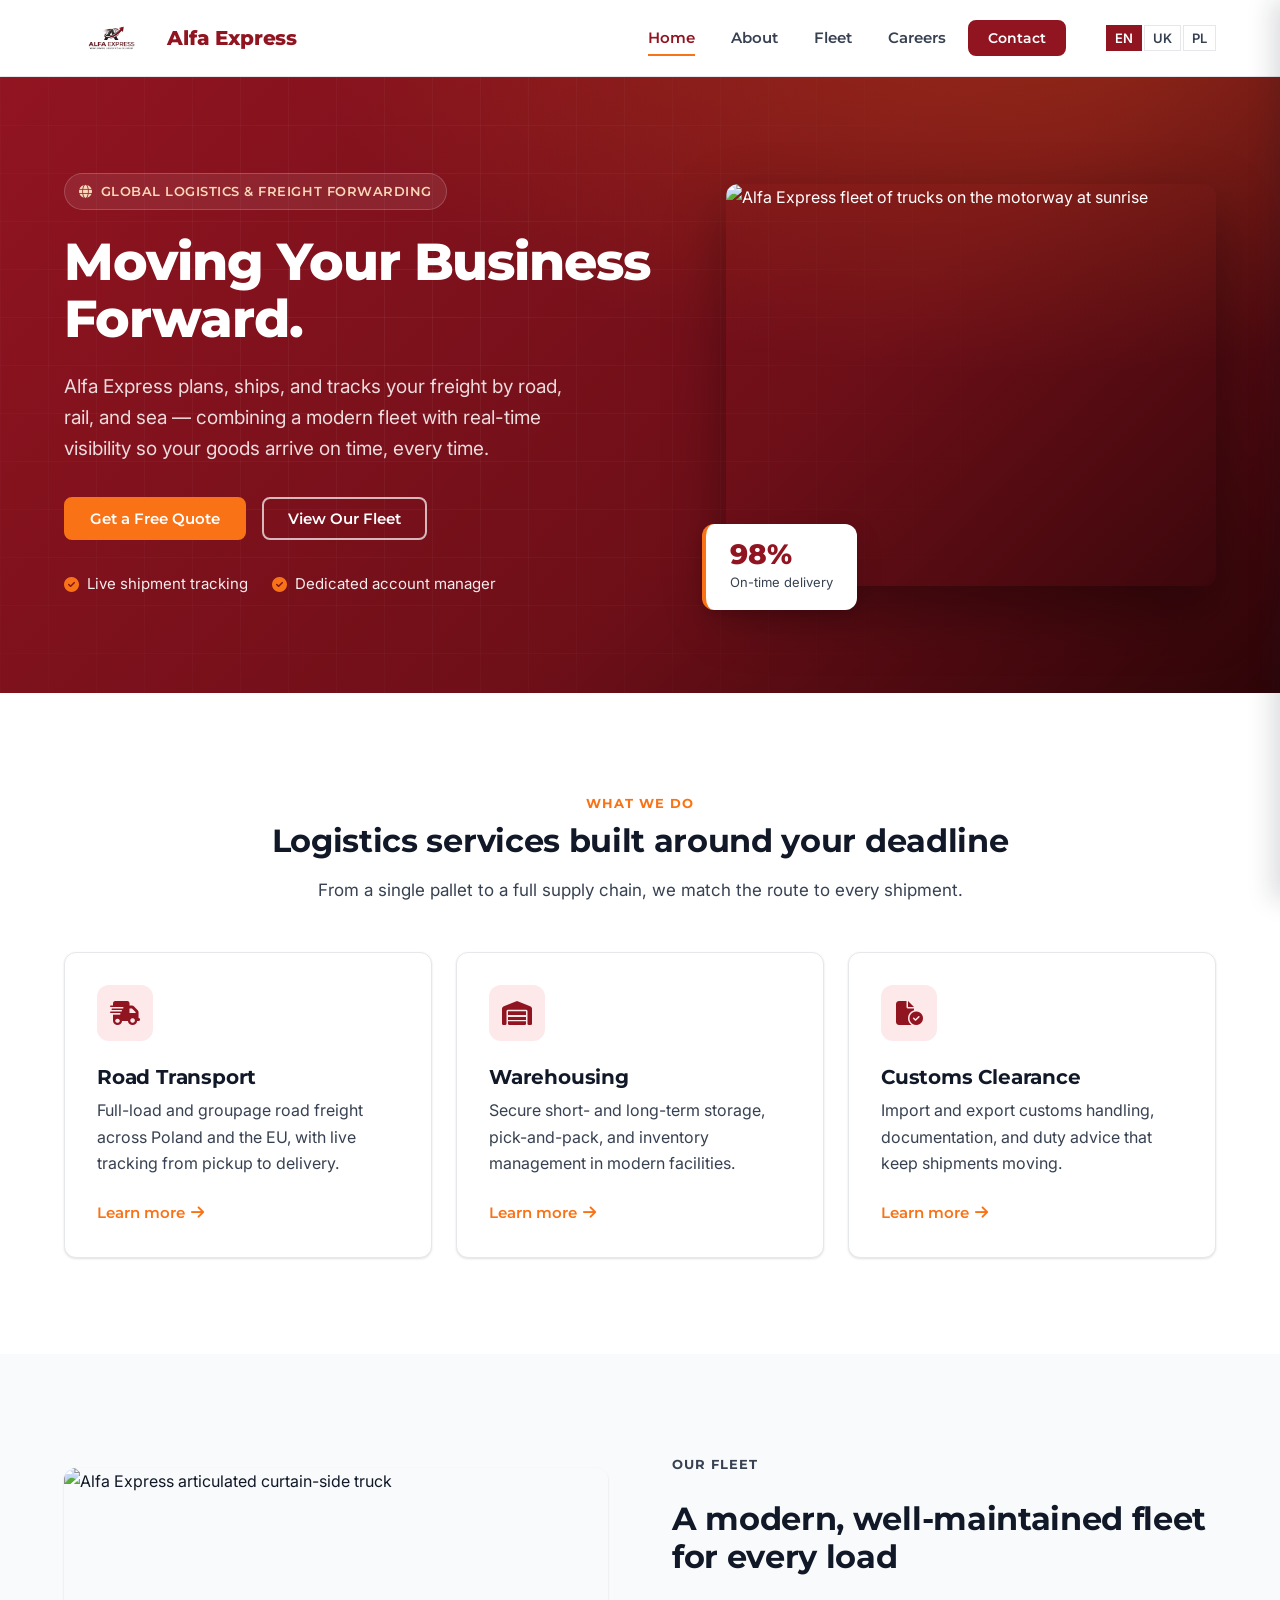
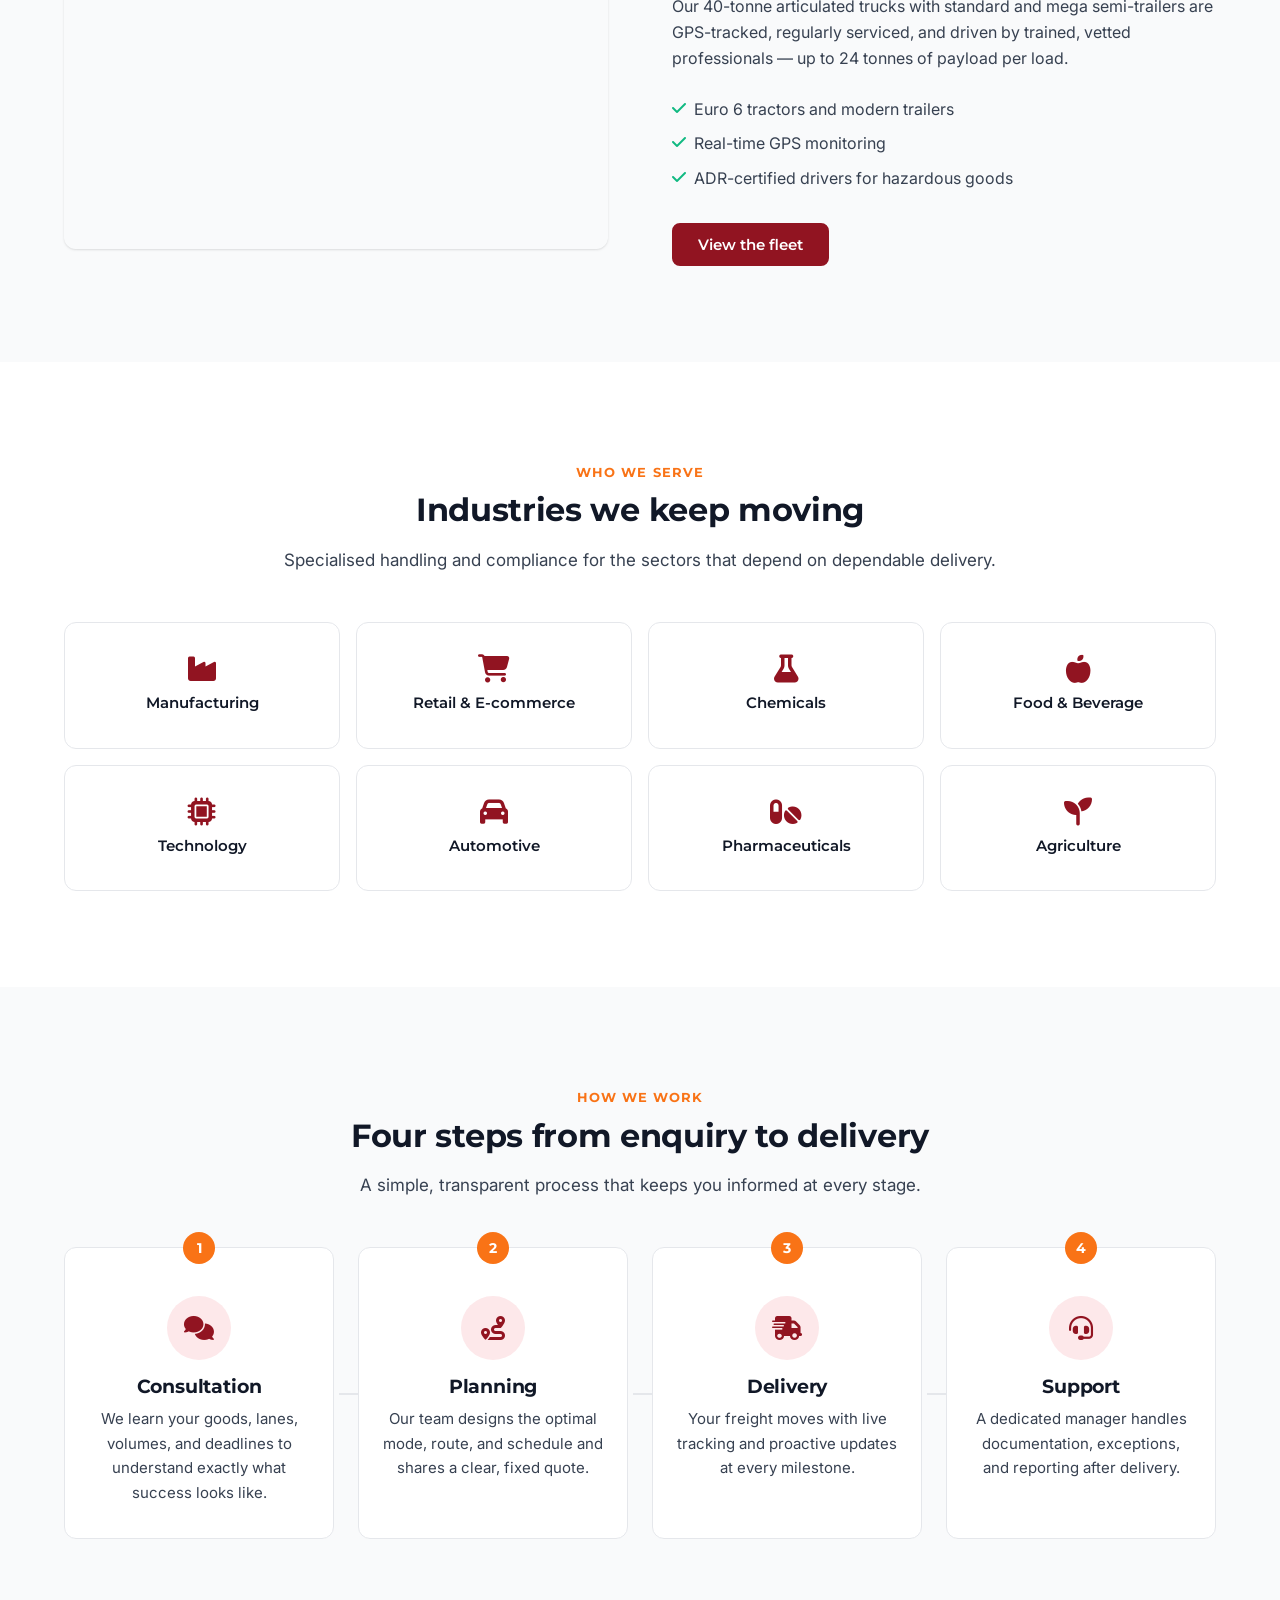
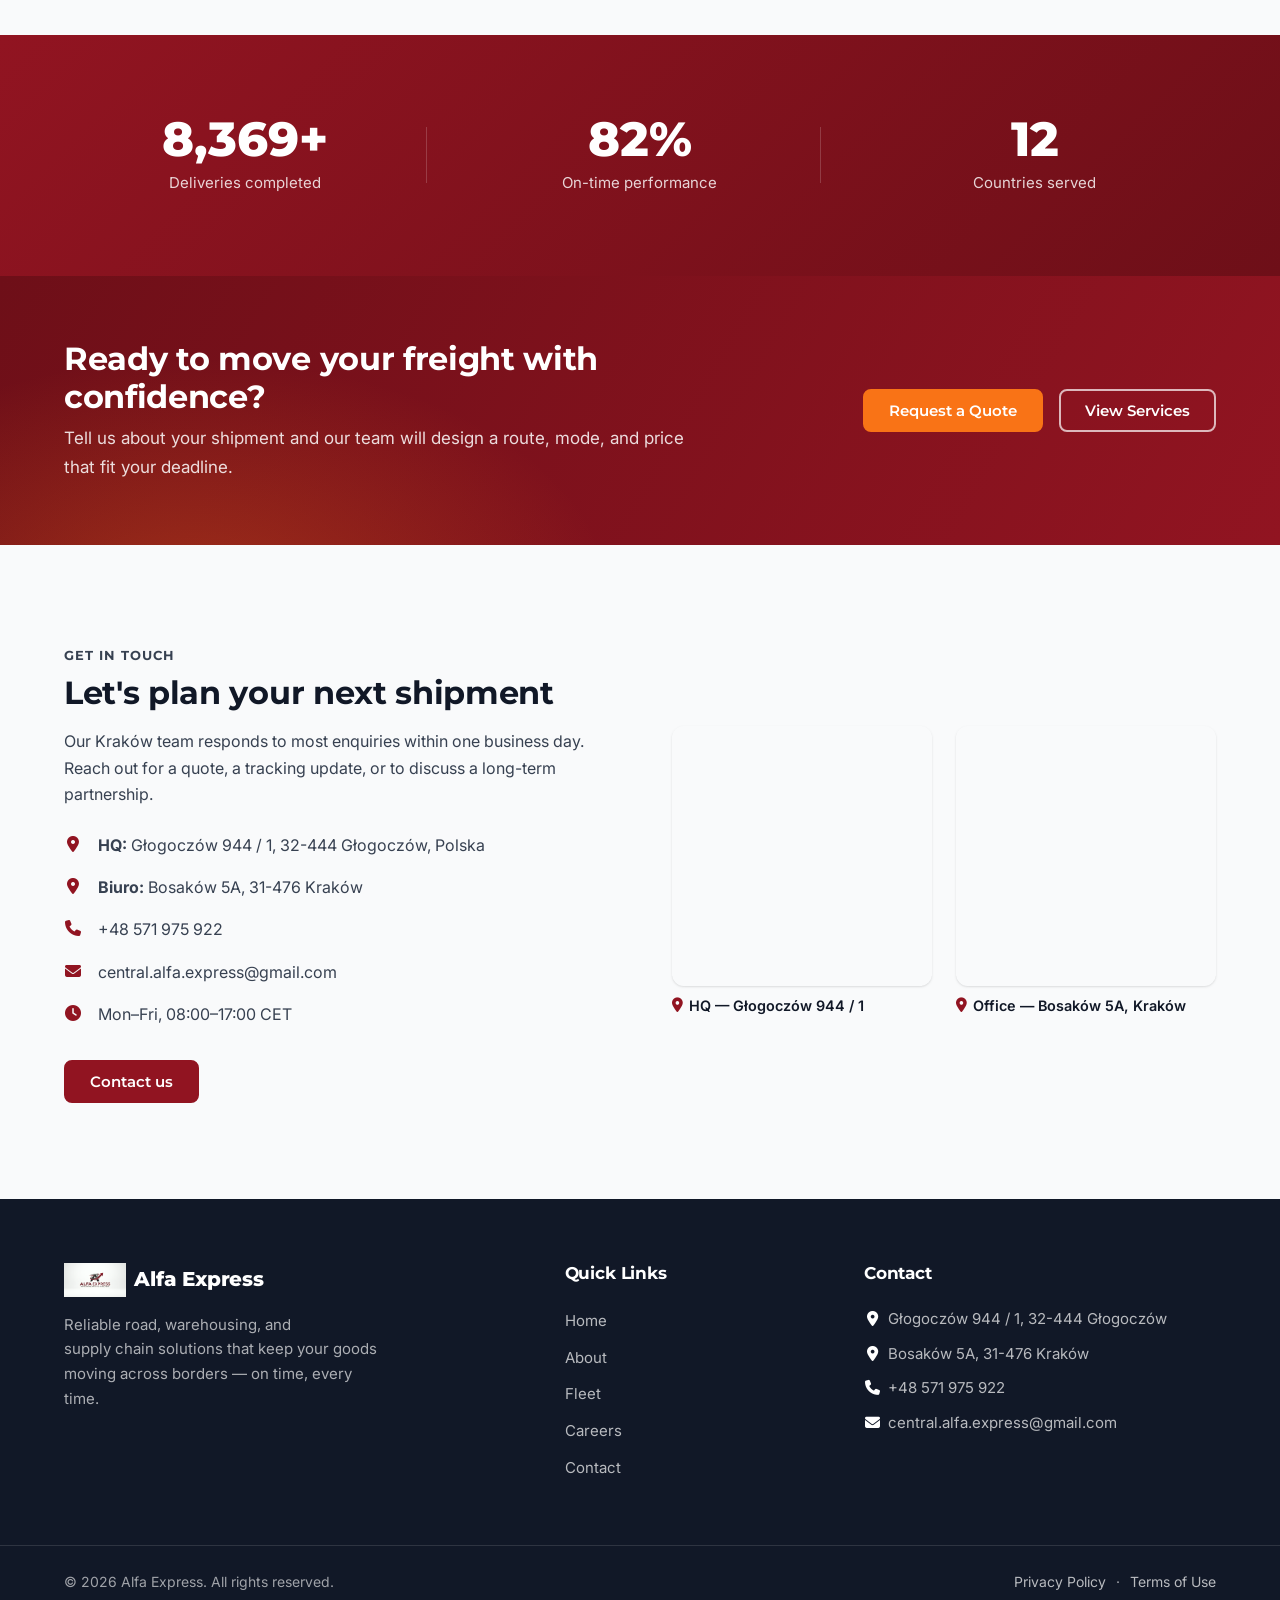
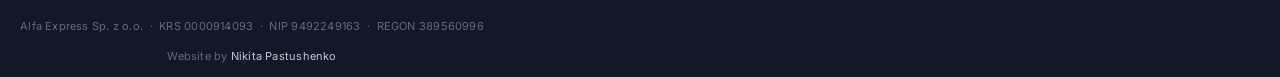
==== commit aaacd7b0: "Update contact form, FAQ, fleet to 24t only, 15-country coverage, and translations" ====
--- a/index.html
+++ b/index.html
@@ -11,7 +11,7 @@
   <meta property="og:type" content="website">
   <meta property="og:site_name" content="Alfa Express">
   <meta property="og:title" content="Alfa Express — Road, Rail &amp; Sea Freight Across Europe">
-  <meta property="og:description" content="Alfa Express provides road transport, warehousing, customs clearance, intermodal, and express delivery across 25 countries, with live tracking and a modern fleet.">
+  <meta property="og:description" content="Alfa Express provides road transport, warehousing, customs clearance, and express delivery across 15 European countries, with live tracking and a modern fleet.">
   <meta property="og:image" content="assets/images/white-truck-crossing-bridge-sunset-urban-logistics-motion.jpg">
 
   <!-- Favicon -->
@@ -157,10 +157,10 @@
         <div class="fleet-preview-text" data-aos="fade-left">
           <p class="eyebrow">Our fleet</p>
           <h2>A modern, well-maintained fleet for every load</h2>
-          <p>From vans for express parcels to 40-tonne articulated trailers, our vehicles are GPS-tracked, regularly serviced, and driven by trained, vetted professionals. Temperature-controlled and oversized options are available on request.</p>
+          <p>Our 40-tonne articulated trucks with standard and mega semi-trailers are GPS-tracked, regularly serviced, and driven by trained, vetted professionals — up to 24 tonnes of payload per load.</p>
           <ul class="check-list">
-            <li><i class="fa-solid fa-check" aria-hidden="true"></i> Euro&nbsp;6 tractors and refrigerated trailers</li>
-            <li><i class="fa-solid fa-check" aria-hidden="true"></i> Real-time GPS and temperature monitoring</li>
+            <li><i class="fa-solid fa-check" aria-hidden="true"></i> Euro&nbsp;6 tractors and modern trailers</li>
+            <li><i class="fa-solid fa-check" aria-hidden="true"></i> Real-time GPS monitoring</li>
             <li><i class="fa-solid fa-check" aria-hidden="true"></i> ADR-certified drivers for hazardous goods</li>
           </ul>
           <a href="fleet.html" class="btn btn-primary">View the fleet</a>
@@ -259,17 +259,13 @@
             <span class="stat-label">On-time performance</span>
           </div>
           <div class="stat" data-aos="fade-up" data-aos-delay="160">
-            <span class="stat-number" data-count="25" data-suffix="">0</span>
+            <span class="stat-number" data-count="15" data-suffix="">0</span>
             <span class="stat-label">Countries served</span>
           </div>
-          <div class="stat" data-aos="fade-up" data-aos-delay="240">
-            <span class="stat-number" data-count="15" data-suffix="">0</span>
-            <span class="stat-label">Years of experience</span>
-          </div>
-      </div>
-    </section>
-    <!-- Testimonials -->
-    <section class="section testimonials">
+      </div>
+    </section>
+    <!-- Testimonials — hidden until real client quotes are available -->
+    <section class="section testimonials" hidden>
       <div class="container">
         <div class="section-head section-head-center" data-aos="fade-up">
           <p class="eyebrow">Client feedback</p>
@@ -358,7 +354,7 @@
             <li><i class="fa-solid fa-location-dot" aria-hidden="true"></i> <span><strong>Biuro:</strong> Bosaków 5A, 31-476 Kraków</span></li>
             <li><i class="fa-solid fa-phone" aria-hidden="true"></i> <a href="tel:+48571975922">+48 571 975 922</a></li> <!-- REPLACE: phone -->
             <li><i class="fa-solid fa-envelope" aria-hidden="true"></i> <a href="mailto:central.alfa.express@gmail.com">central.alfa.express@gmail.com</a></li> <!-- REPLACE: email -->
-            <li><i class="fa-solid fa-clock" aria-hidden="true"></i> <span>Mon–Fri, 08:00–18:00 CET</span></li>
+            <li><i class="fa-solid fa-clock" aria-hidden="true"></i> <span>Mon–Fri, 08:00–17:00 CET</span></li>
           </ul>
           <a href="contact.html" class="btn btn-primary">Contact us</a>
         </div>
--- a/css/style.css
+++ b/css/style.css
@@ -275,11 +275,11 @@
   transition: transform var(--transition);
 }
 .nav-list > li > a:not(.btn):hover,
-.nav-list > li > a[aria-current="page"] {
+.nav-list > li > a:not(.btn)[aria-current="page"] {
   color: var(--color-primary);
 }
 .nav-list > li > a:not(.btn):hover::after,
-.nav-list > li > a[aria-current="page"]::after {
+.nav-list > li > a:not(.btn)[aria-current="page"]::after {
   transform: scaleX(1);
 }
 
@@ -813,7 +813,7 @@
 }
 .stats-grid {
   display: grid;
-  grid-template-columns: repeat(4, 1fr);
+  grid-template-columns: repeat(3, 1fr);
   gap: var(--space-4);
   text-align: center;
 }
@@ -1334,6 +1334,7 @@
 .req-star { color: var(--color-accent); }
 
 .form-field input,
+.form-field select,
 .form-field textarea {
   width: 100%;
   padding: 12px 14px;
@@ -1342,9 +1343,24 @@
   background: var(--color-white);
   transition: border-color var(--transition), box-shadow var(--transition);
 }
+.form-field select { cursor: pointer; }
+.form-hint {
+  display: flex;
+  align-items: flex-start;
+  gap: 0.5rem;
+  padding: 0.65rem 0.9rem;
+  margin-bottom: var(--space-3);
+  background: var(--color-primary-tint, rgba(145, 20, 33, 0.06));
+  border-radius: var(--radius-btn);
+  font-size: 0.9rem;
+  color: var(--color-dark);
+}
+.form-hint i { color: var(--color-primary); margin-top: 3px; }
+.form-field select:invalid { color: var(--color-gray-400); }
 .form-field input::placeholder,
 .form-field textarea::placeholder { color: var(--color-gray-400); }
 .form-field input:focus,
+.form-field select:focus,
 .form-field textarea:focus {
   outline: none;
   border-color: var(--color-primary);
@@ -1354,6 +1370,7 @@
 
 /* invalid state set by JS */
 .form-field.invalid input,
+.form-field.invalid select,
 .form-field.invalid textarea {
   border-color: var(--color-error);
 }
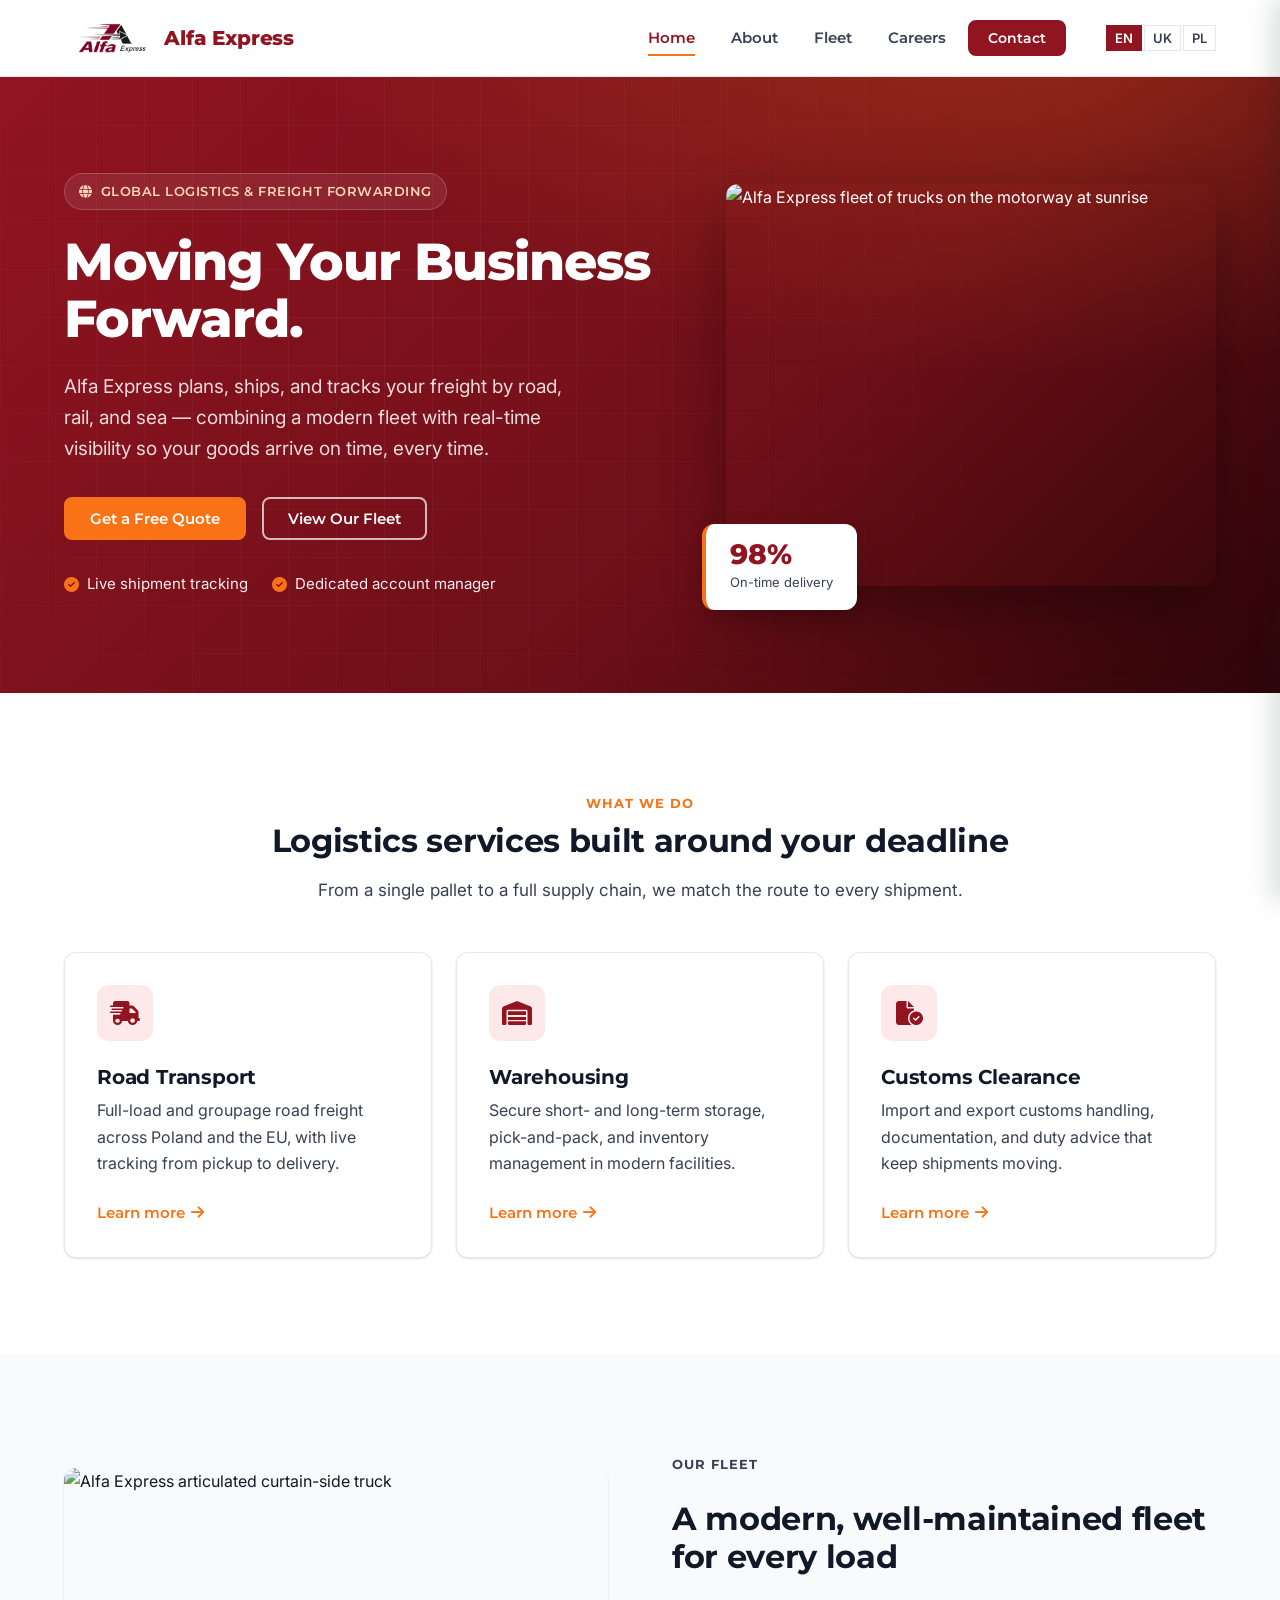
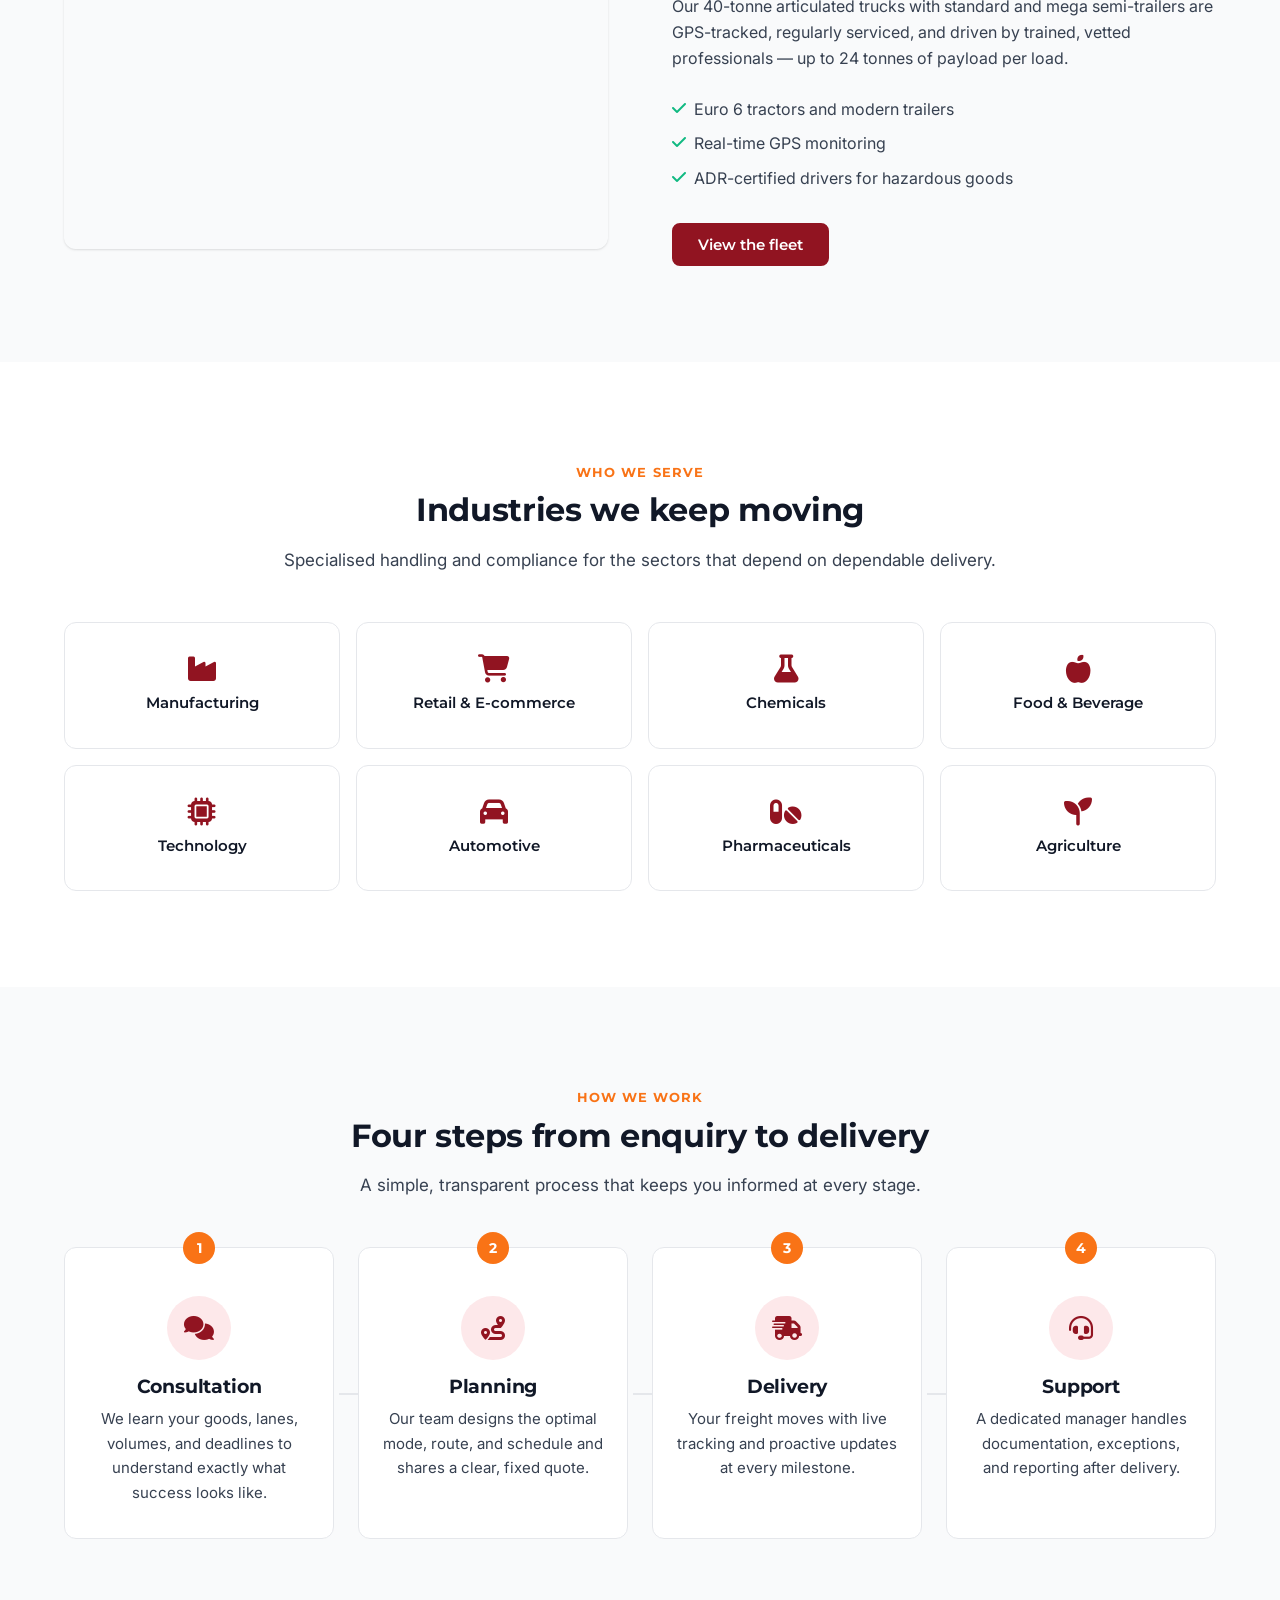
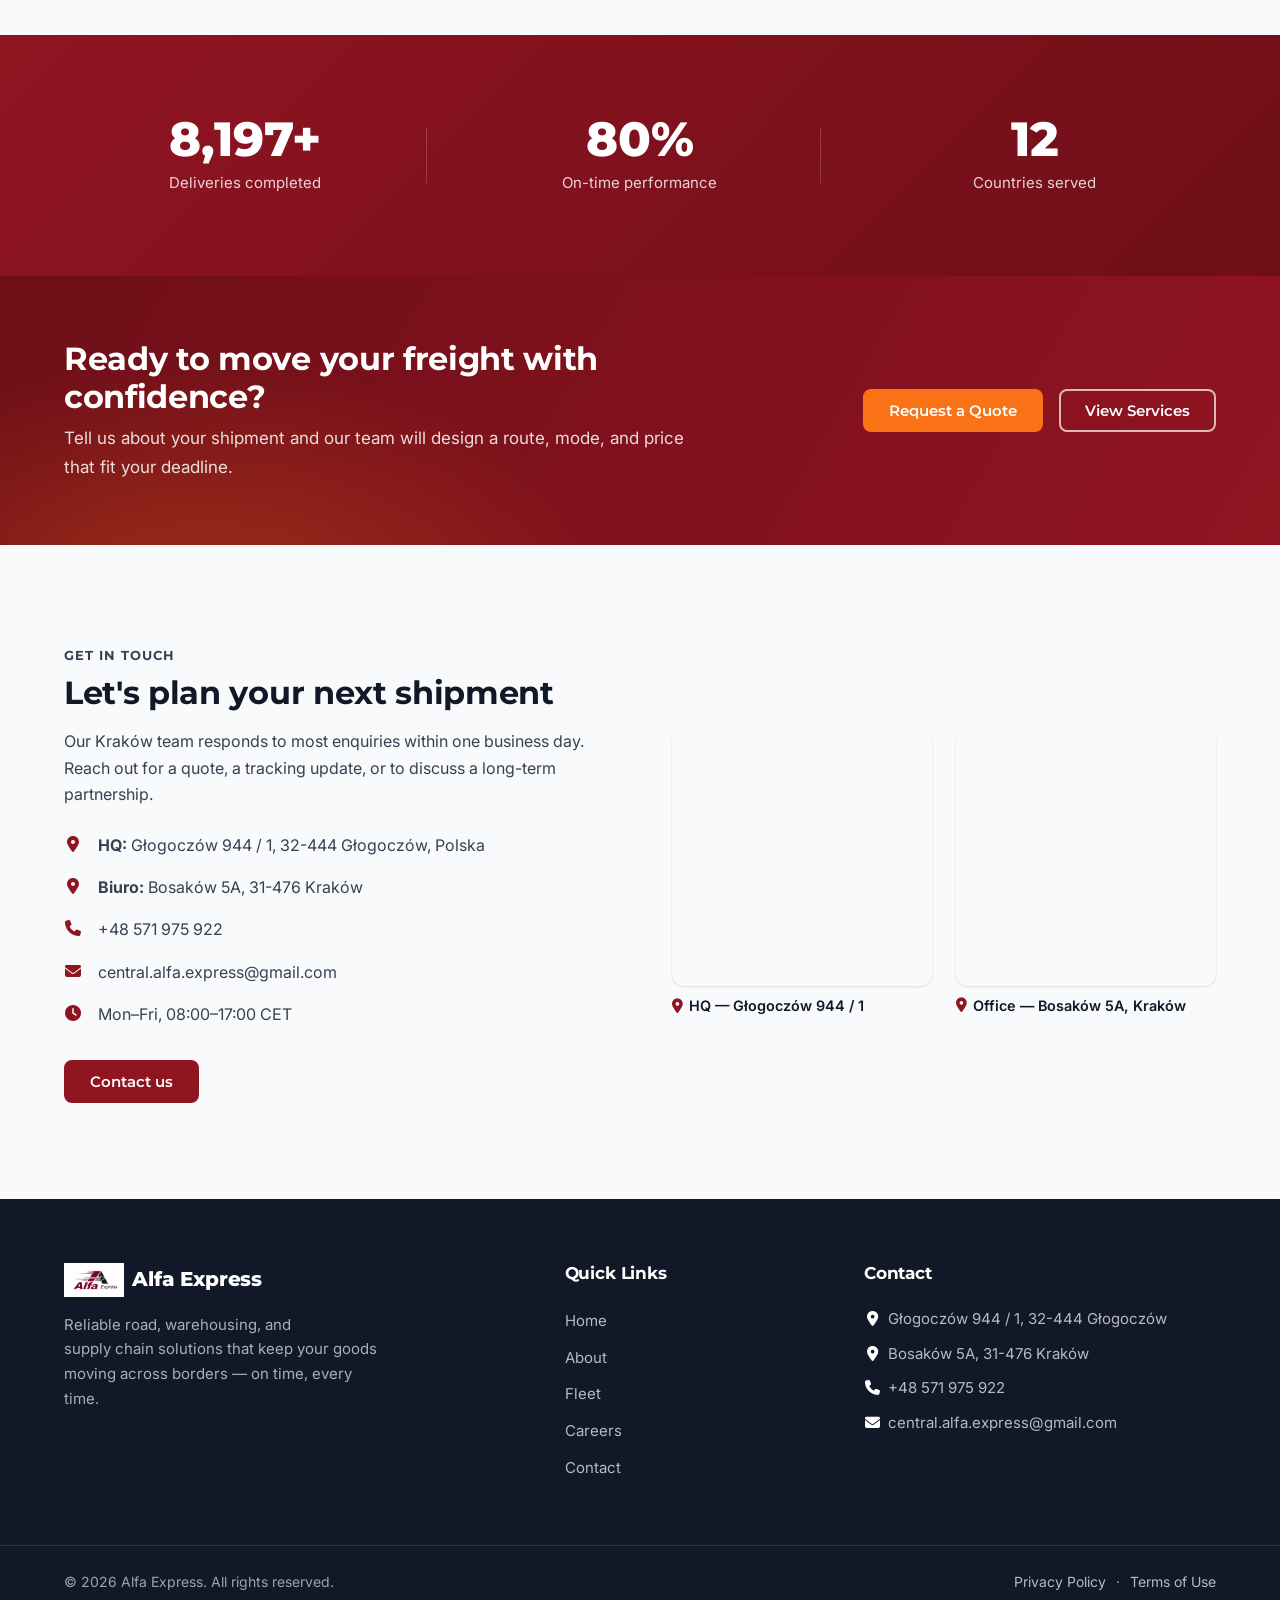
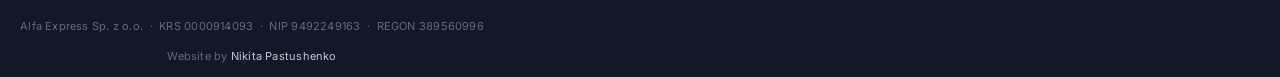
==== commit 2f92e53f: "Privacy policy and Terms of use UK PL versions" ====
--- a/index.html
+++ b/index.html
@@ -41,7 +41,7 @@
   <header class="site-header" id="site-header">
     <div class="container header-inner">
       <a href="index.html" class="brand" aria-label="Alfa Express — home">
-        <img src="assets/images/logo_nobg.png" alt="" class="brand-logo" width="40" height="40">
+        <img src="assets/images/logo_nobg_new.png" alt="" class="brand-logo" width="40" height="40">
         <span class="brand-name">Alfa Express</span> <!-- REPLACE: company name -->
       </a>
 
@@ -379,7 +379,7 @@
     <div class="container footer-grid">
       <div class="footer-col footer-about">
         <div class="footer-brand">
-          <img src="assets/images/logo.png" alt="" class="footer-logo" width="36" height="36">
+          <img src="assets/images/logo_new.png" alt="" class="footer-logo" width="36" height="36">
           <span class="brand-name">Alfa Express</span>
         </div>
         <p class="footer-blurb">Reliable road, warehousing, and supply&nbsp;chain solutions that keep your goods moving across borders — on time, every time.</p>
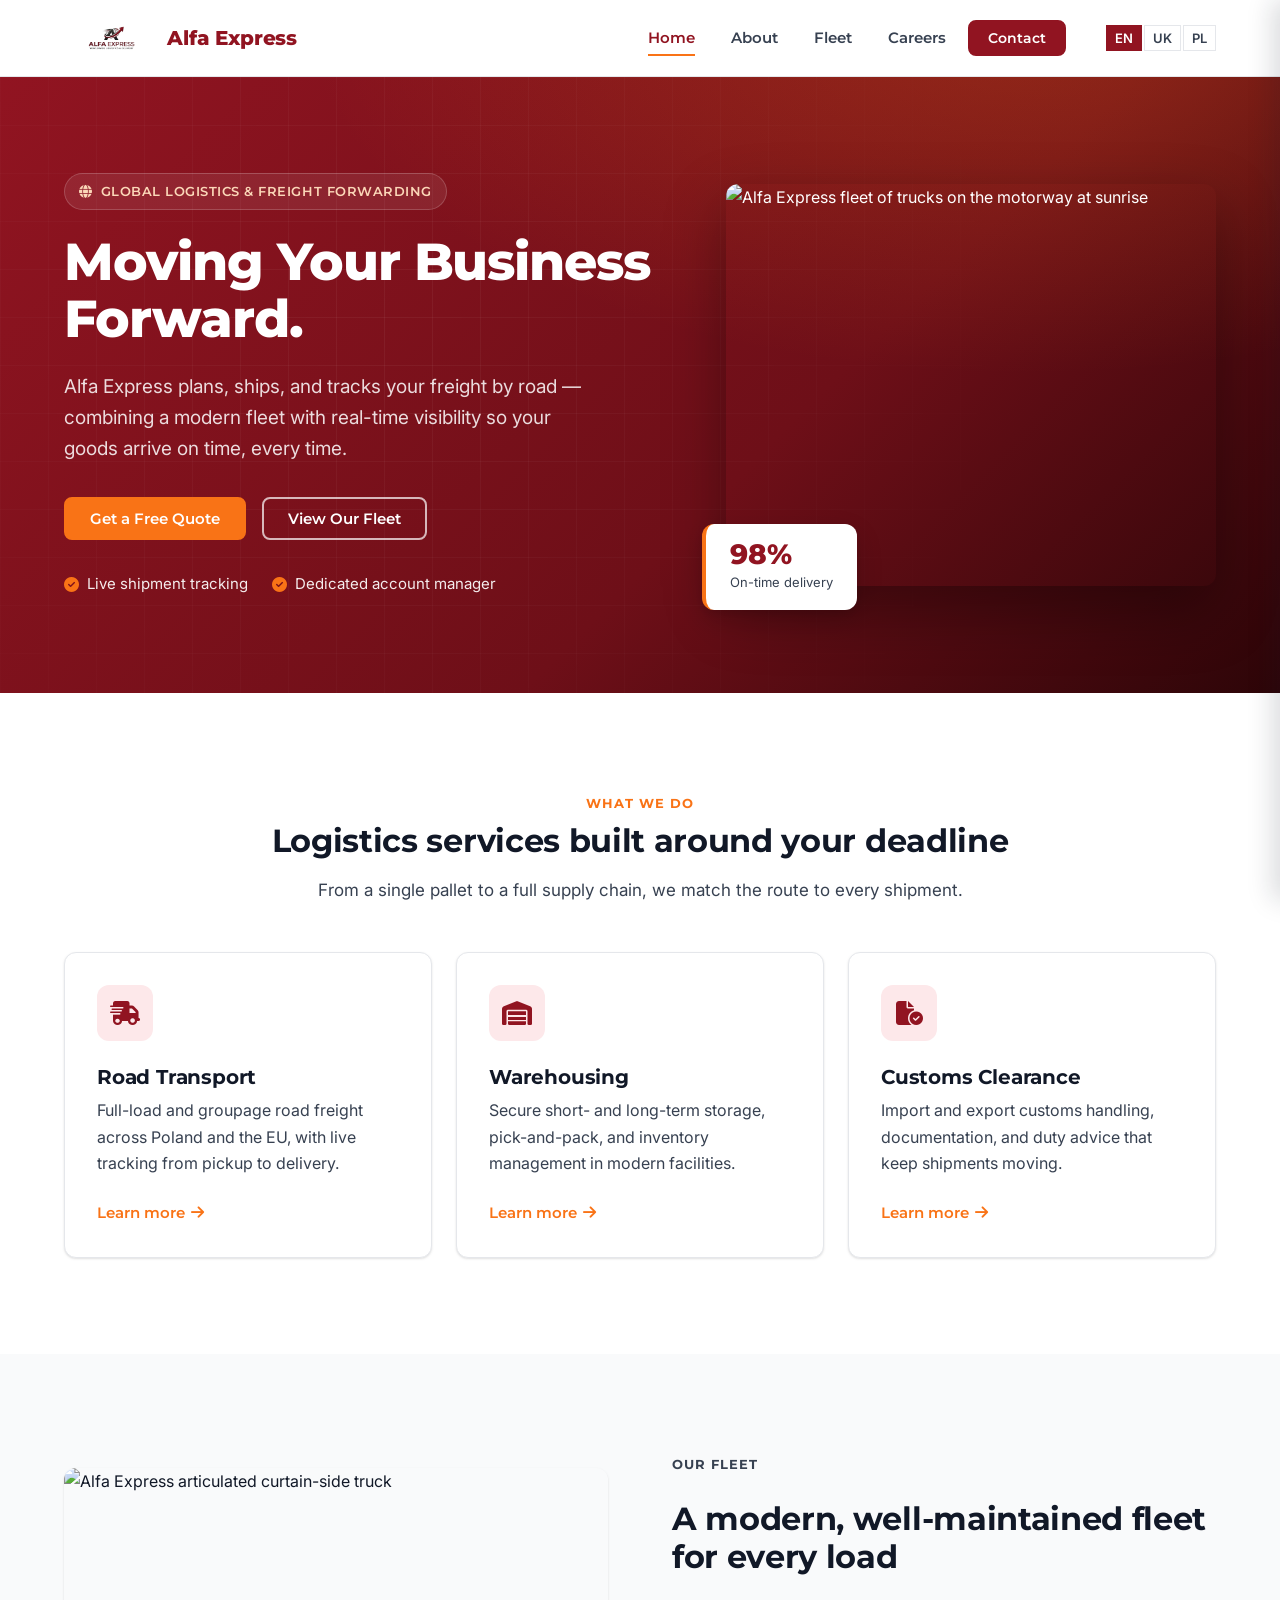
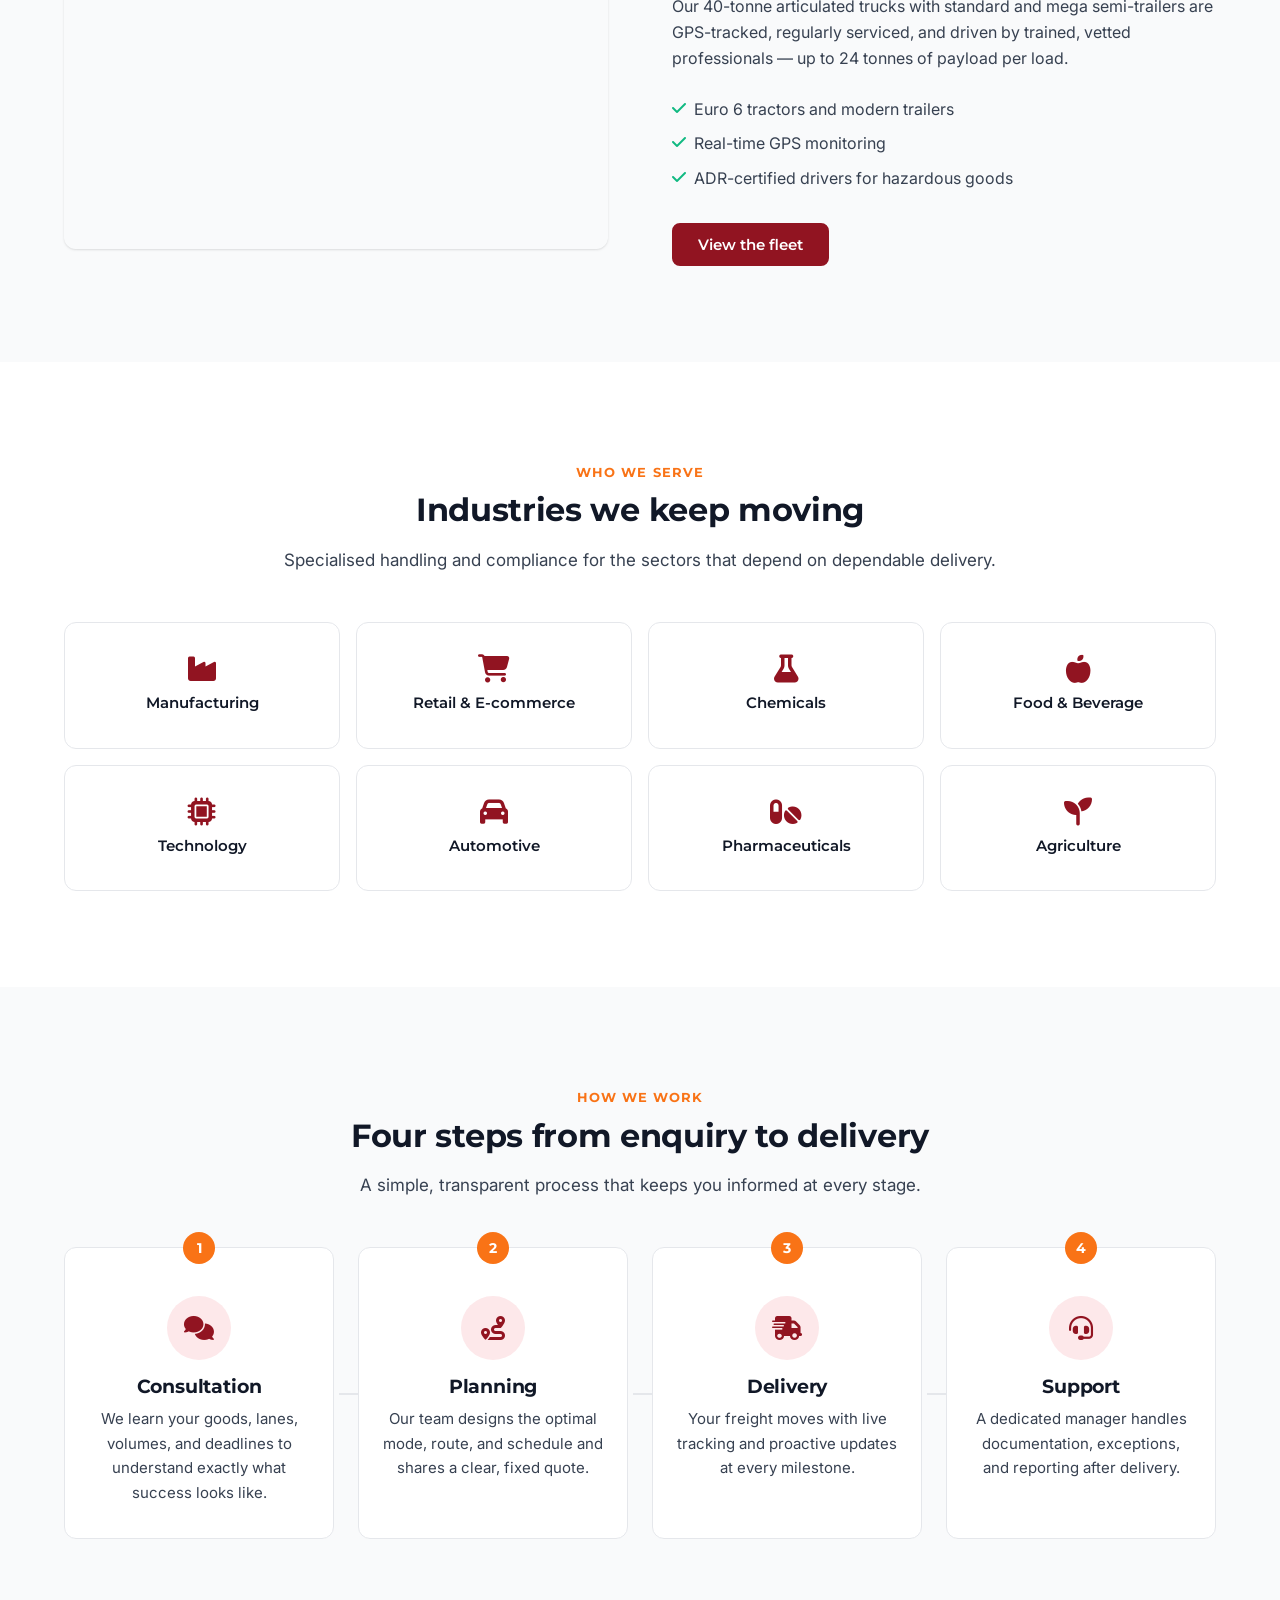
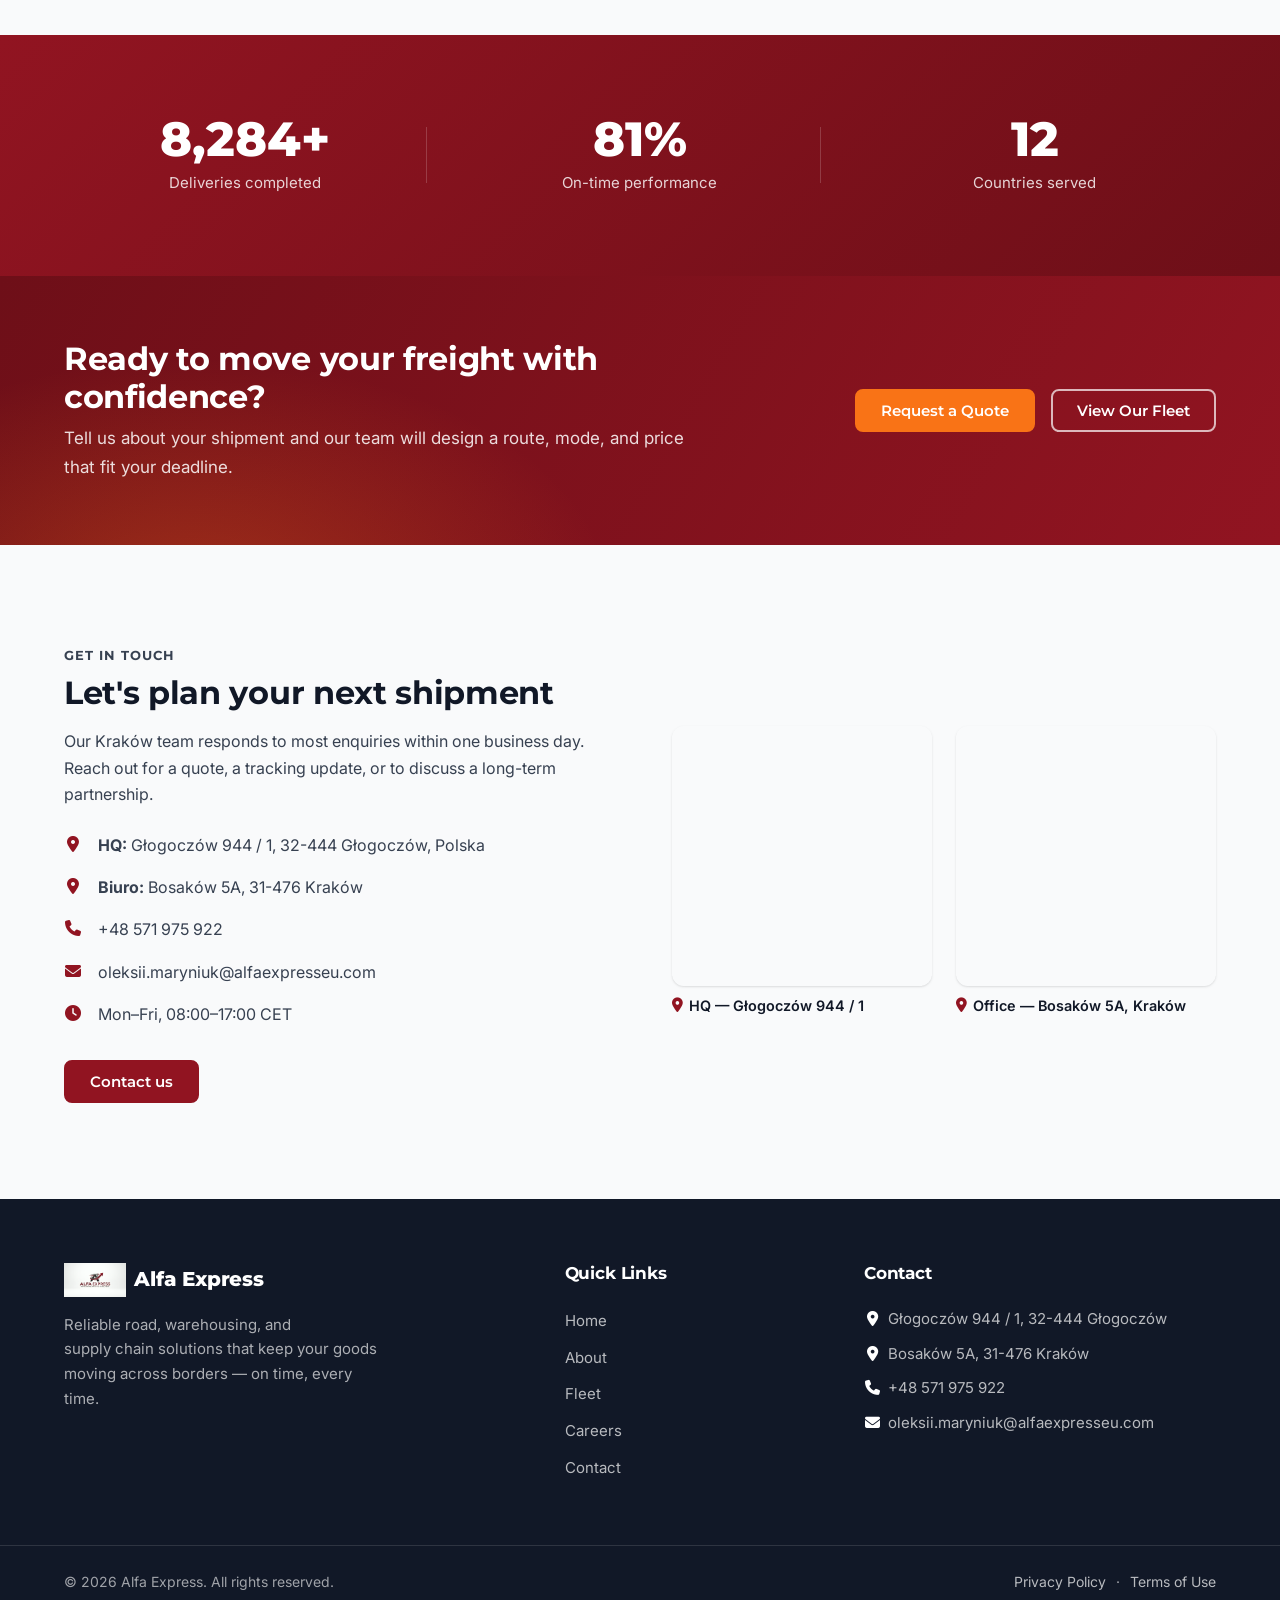
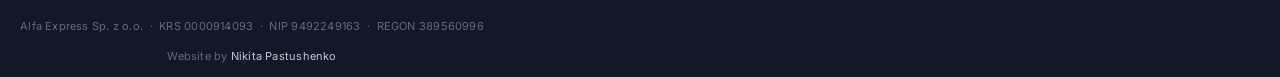
==== commit b1b8b14c: "Final" ====
--- a/index.html
+++ b/index.html
@@ -41,7 +41,7 @@
   <header class="site-header" id="site-header">
     <div class="container header-inner">
       <a href="index.html" class="brand" aria-label="Alfa Express — home">
-        <img src="assets/images/logo_nobg_new.png" alt="" class="brand-logo" width="40" height="40">
+        <img src="assets/images/logo_nobg.png" alt="" class="brand-logo" width="40" height="40">
         <span class="brand-name">Alfa Express</span> <!-- REPLACE: company name -->
       </a>
 
@@ -99,7 +99,7 @@
         <div class="hero-content" data-aos="fade-up">
           <p class="hero-eyebrow"><i class="fa-solid fa-globe" aria-hidden="true"></i> Global Logistics &amp; Freight Forwarding</p>
           <h1>Moving Your Business Forward.</h1>
-          <p class="hero-lead">Alfa Express plans, ships, and tracks your freight by road, rail, and sea — combining a modern fleet with real-time visibility so your goods arrive on time, every time.</p>
+          <p class="hero-lead">Alfa Express plans, ships, and tracks your freight by road — combining a modern fleet with real-time visibility so your goods arrive on time, every time.</p>
           <div class="hero-actions">
             <a href="contact.html" class="btn btn-accent">Get a Free Quote</a>
             <a href="fleet.html" class="btn btn-secondary btn-on-dark">View Our Fleet</a>
@@ -338,7 +338,7 @@
         </div>
         <div class="cta-actions">
           <a href="contact.html" class="btn btn-accent">Request a Quote</a>
-          <a href="services.html" class="btn btn-secondary btn-on-dark">View Services</a>
+          <a href="fleet.html" class="btn btn-secondary btn-on-dark">View Our Fleet</a>
         </div>
       </div>
     </section>
@@ -353,7 +353,7 @@
             <li><i class="fa-solid fa-location-dot" aria-hidden="true"></i> <span><strong>HQ:</strong> Głogoczów 944 / 1, 32-444 Głogoczów, Polska</span></li>
             <li><i class="fa-solid fa-location-dot" aria-hidden="true"></i> <span><strong>Biuro:</strong> Bosaków 5A, 31-476 Kraków</span></li>
             <li><i class="fa-solid fa-phone" aria-hidden="true"></i> <a href="tel:+48571975922">+48 571 975 922</a></li> <!-- REPLACE: phone -->
-            <li><i class="fa-solid fa-envelope" aria-hidden="true"></i> <a href="mailto:central.alfa.express@gmail.com">central.alfa.express@gmail.com</a></li> <!-- REPLACE: email -->
+            <li><i class="fa-solid fa-envelope" aria-hidden="true"></i> <a href="mailto:oleksii.maryniuk@alfaexpresseu.com">oleksii.maryniuk@alfaexpresseu.com</a></li> <!-- REPLACE: email -->
             <li><i class="fa-solid fa-clock" aria-hidden="true"></i> <span>Mon–Fri, 08:00–17:00 CET</span></li>
           </ul>
           <a href="contact.html" class="btn btn-primary">Contact us</a>
@@ -379,7 +379,7 @@
     <div class="container footer-grid">
       <div class="footer-col footer-about">
         <div class="footer-brand">
-          <img src="assets/images/logo_new.png" alt="" class="footer-logo" width="36" height="36">
+          <img src="assets/images/logo.png" alt="" class="footer-logo" width="36" height="36">
           <span class="brand-name">Alfa Express</span>
         </div>
         <p class="footer-blurb">Reliable road, warehousing, and supply&nbsp;chain solutions that keep your goods moving across borders — on time, every time.</p>
@@ -402,7 +402,7 @@
           <li><i class="fa-solid fa-location-dot" aria-hidden="true"></i> <span>Głogoczów 944 / 1, 32-444 Głogoczów</span></li>
           <li><i class="fa-solid fa-location-dot" aria-hidden="true"></i> <span>Bosaków 5A, 31-476 Kraków</span></li>
           <li><i class="fa-solid fa-phone" aria-hidden="true"></i> <a href="tel:+48571975922">+48 571 975 922</a></li> <!-- REPLACE: phone -->
-          <li><i class="fa-solid fa-envelope" aria-hidden="true"></i> <a href="mailto:central.alfa.express@gmail.com">central.alfa.express@gmail.com</a></li> <!-- REPLACE: email -->
+          <li><i class="fa-solid fa-envelope" aria-hidden="true"></i> <a href="mailto:oleksii.maryniuk@alfaexpresseu.com">oleksii.maryniuk@alfaexpresseu.com</a></li> <!-- REPLACE: email -->
         </ul>
       </div>
     </div>
